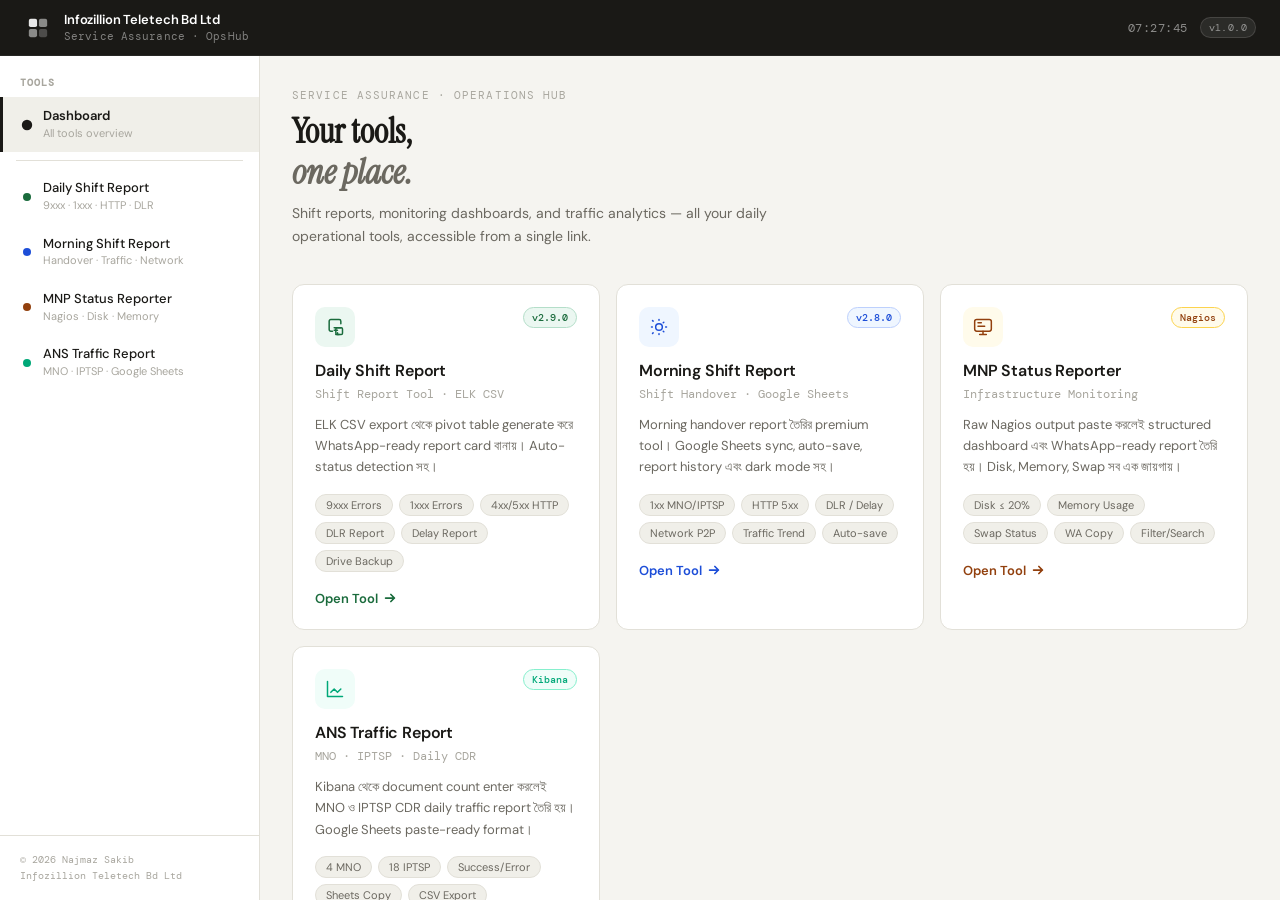
==== index.html @ 6443f758 "Add files via upload" ====
<!DOCTYPE html>
<html lang="en">
<head>
<meta charset="UTF-8">
<meta name="viewport" content="width=device-width, initial-scale=1.0">
<title>OpsHub · Service Assurance — Infozillion Teletech</title>
<link rel="preconnect" href="https://fonts.googleapis.com">
<link rel="preconnect" href="https://fonts.gstatic.com" crossorigin>
<link href="https://fonts.googleapis.com/css2?family=DM+Mono:wght@400;500&family=Instrument+Serif:ital@0;1&family=DM+Sans:opsz,wght@9..40,300;9..40,400;9..40,500;9..40,600&display=swap" rel="stylesheet">
<style>
/* ═══════════════════════════════════════════════════════
   OPSHUB · Premium Launcher
   Infozillion Teletech Bd Ltd · Service Assurance
═══════════════════════════════════════════════════════ */

*, *::before, *::after { box-sizing: border-box; margin: 0; padding: 0; }

:root {
  --bg:           #F5F4F0;
  --surface:      #FFFFFF;
  --surface-2:    #F0EFE9;
  --border:       #E2E0D8;
  --border-md:    #C8C6BC;
  --text:         #1A1916;
  --text-2:       #6B6860;
  --text-3:       #A8A69E;
  --accent:       #1A1916;

  /* Tool accent colors */
  --c-daily:      #1A6B3C;
  --c-daily-bg:   #EBF7F1;
  --c-daily-bdr:  #B4DEC9;
  --c-morning:    #1D4ED8;
  --c-morning-bg: #EFF6FF;
  --c-morning-bdr:#BDD0FD;
  --c-mnp:        #92400E;
  --c-mnp-bg:     #FFFBEB;
  --c-mnp-bdr:    #FCD34D;
  --c-ans:        #00A878;
  --c-ans-bg:     #F0FDF9;
  --c-ans-bdr:    #86EFCD;

  --font:  'DM Sans', system-ui, sans-serif;
  --serif: 'Instrument Serif', Georgia, serif;
  --mono:  'DM Mono', 'Courier New', monospace;

  --r:     12px;
  --r-sm:  8px;
  --sh:    0 1px 3px rgba(0,0,0,0.06), 0 4px 16px rgba(0,0,0,0.06);
  --sh-lg: 0 8px 32px rgba(0,0,0,0.10), 0 2px 8px rgba(0,0,0,0.06);

  --topbar: 56px;
  --sidebar-w: 260px;
}

html { height: 100%; }

body {
  font-family: var(--font);
  background: var(--bg);
  color: var(--text);
  min-height: 100vh;
  -webkit-font-smoothing: antialiased;
  font-size: 14px;
  display: flex;
  flex-direction: column;
}

/* ── HEADER ─────────────────────────────────── */
.hub-header {
  position: fixed;
  top: 0; left: 0; right: 0;
  height: var(--topbar);
  background: var(--text);
  display: flex;
  align-items: center;
  justify-content: space-between;
  padding: 0 24px;
  z-index: 300;
  border-bottom: 1px solid rgba(255,255,255,0.06);
}

.hub-brand {
  display: flex;
  align-items: center;
  gap: 12px;
}

.hub-brand-mark {
  display: flex;
  align-items: center;
  justify-content: center;
  width: 28px;
  height: 28px;
  color: #fff;
  opacity: 0.9;
}

.hub-brand-text {
  display: flex;
  flex-direction: column;
  gap: 1px;
}

.hub-brand-name {
  font-size: 13px;
  font-weight: 600;
  color: #fff;
  letter-spacing: -0.01em;
  line-height: 1.2;
}

.hub-brand-sub {
  font-size: 11px;
  color: rgba(255,255,255,0.45);
  letter-spacing: 0.01em;
  font-family: var(--mono);
}

.hub-header-right {
  display: flex;
  align-items: center;
  gap: 12px;
}

.hub-clock {
  font-family: var(--mono);
  font-size: 12px;
  color: rgba(255,255,255,0.5);
  letter-spacing: 0.04em;
}

.hub-version {
  font-family: var(--mono);
  font-size: 10px;
  background: rgba(255,255,255,0.08);
  border: 1px solid rgba(255,255,255,0.12);
  color: rgba(255,255,255,0.5);
  padding: 3px 8px;
  border-radius: 20px;
  letter-spacing: 0.04em;
}

/* ── LAYOUT ─────────────────────────────────── */
.hub-layout {
  display: flex;
  height: 100vh;
  padding-top: var(--topbar);
}

/* ── SIDEBAR ─────────────────────────────────── */
.hub-sidebar {
  width: var(--sidebar-w);
  flex-shrink: 0;
  background: var(--surface);
  border-right: 1px solid var(--border);
  display: flex;
  flex-direction: column;
  overflow-y: auto;
  position: sticky;
  top: var(--topbar);
  height: calc(100vh - var(--topbar));
}

.sidebar-section-label {
  font-size: 10px;
  font-weight: 600;
  letter-spacing: 0.1em;
  text-transform: uppercase;
  color: var(--text-3);
  font-family: var(--mono);
  padding: 20px 20px 8px;
}

.tool-nav-item {
  display: flex;
  align-items: center;
  gap: 12px;
  padding: 11px 20px;
  cursor: pointer;
  transition: background 0.15s, border-left-color 0.15s;
  border-left: 3px solid transparent;
  position: relative;
}

.tool-nav-item:hover { background: var(--surface-2); }

.tool-nav-item.active {
  border-left-color: var(--active-color, var(--text));
  background: var(--surface-2);
}

.tool-nav-dot {
  width: 8px; height: 8px;
  border-radius: 50%;
  background: var(--dot-color, var(--text-3));
  flex-shrink: 0;
  transition: transform 0.15s;
}

.tool-nav-item.active .tool-nav-dot { transform: scale(1.3); }

.tool-nav-info { flex: 1; min-width: 0; }

.tool-nav-name {
  font-size: 13px;
  font-weight: 500;
  color: var(--text);
  line-height: 1.3;
  white-space: nowrap;
  overflow: hidden;
  text-overflow: ellipsis;
}

.tool-nav-desc {
  font-size: 11px;
  color: var(--text-3);
  line-height: 1.4;
  margin-top: 1px;
  white-space: nowrap;
  overflow: hidden;
  text-overflow: ellipsis;
}

.tool-nav-item.active .tool-nav-name { color: var(--active-color, var(--text)); font-weight: 600; }

.sidebar-divider {
  height: 1px;
  background: var(--border);
  margin: 8px 16px;
}

.sidebar-footer {
  margin-top: auto;
  padding: 16px 20px;
  border-top: 1px solid var(--border);
}

.sidebar-footer-text {
  font-size: 10px;
  color: var(--text-3);
  font-family: var(--mono);
  line-height: 1.6;
}

/* ── MAIN CONTENT AREA ────────────────────────── */
.hub-main {
  flex: 1;
  display: flex;
  flex-direction: column;
  min-width: 0;
  overflow: hidden;
}

/* ── DASHBOARD (home screen) ─────────────────── */
.hub-dashboard {
  flex: 1;
  overflow-y: auto;
  padding: 32px;
}

.dashboard-hero {
  margin-bottom: 36px;
}

.dashboard-eyebrow {
  font-family: var(--mono);
  font-size: 11px;
  letter-spacing: 0.1em;
  text-transform: uppercase;
  color: var(--text-3);
  margin-bottom: 10px;
}

.dashboard-headline {
  font-family: var(--serif);
  font-size: 34px;
  line-height: 1.2;
  color: var(--text);
  margin-bottom: 8px;
}

.dashboard-headline em {
  font-style: italic;
  color: var(--text-2);
}

.dashboard-sub {
  font-size: 14px;
  color: var(--text-2);
  line-height: 1.65;
  max-width: 520px;
}

.tools-grid {
  display: grid;
  grid-template-columns: repeat(auto-fill, minmax(300px, 1fr));
  gap: 16px;
  margin-bottom: 32px;
}

.tool-card {
  background: var(--surface);
  border: 1px solid var(--border);
  border-radius: var(--r);
  padding: 22px;
  cursor: pointer;
  transition: box-shadow 0.18s, transform 0.18s, border-color 0.18s;
  position: relative;
  overflow: hidden;
}

.tool-card::before {
  content: '';
  position: absolute;
  top: 0; left: 0;
  width: 100%; height: 3px;
  background: var(--card-accent, var(--text));
  opacity: 0;
  transition: opacity 0.18s;
}

.tool-card:hover {
  box-shadow: var(--sh-lg);
  transform: translateY(-2px);
  border-color: var(--card-bdr, var(--border-md));
}

.tool-card:hover::before { opacity: 1; }

.tool-card-header {
  display: flex;
  align-items: flex-start;
  justify-content: space-between;
  margin-bottom: 14px;
}

.tool-card-icon {
  width: 40px; height: 40px;
  border-radius: 10px;
  display: flex;
  align-items: center;
  justify-content: center;
  background: var(--card-bg, var(--surface-2));
  color: var(--card-accent, var(--text));
  flex-shrink: 0;
}

.tool-card-icon svg { width: 20px; height: 20px; }

.tool-card-badge {
  font-family: var(--mono);
  font-size: 10px;
  padding: 3px 8px;
  border-radius: 20px;
  background: var(--card-bg, var(--surface-2));
  color: var(--card-accent, var(--text-2));
  border: 1px solid var(--card-bdr, var(--border));
  font-weight: 500;
}

.tool-card-name {
  font-size: 16px;
  font-weight: 600;
  color: var(--text);
  letter-spacing: -0.01em;
  margin-bottom: 4px;
  line-height: 1.3;
}

.tool-card-tagline {
  font-size: 12px;
  color: var(--text-3);
  font-family: var(--mono);
  margin-bottom: 12px;
}

.tool-card-desc {
  font-size: 13px;
  color: var(--text-2);
  line-height: 1.65;
  margin-bottom: 16px;
}

.tool-card-features {
  display: flex;
  flex-wrap: wrap;
  gap: 6px;
  margin-bottom: 18px;
}

.feature-pill {
  font-size: 11px;
  background: var(--surface-2);
  color: var(--text-2);
  border: 1px solid var(--border);
  border-radius: 20px;
  padding: 3px 10px;
  font-weight: 400;
}

.tool-card-cta {
  display: flex;
  align-items: center;
  justify-content: space-between;
}

.tool-card-open {
  font-size: 13px;
  font-weight: 600;
  color: var(--card-accent, var(--text));
  display: flex;
  align-items: center;
  gap: 5px;
}

.tool-card-open svg {
  width: 14px; height: 14px;
  transition: transform 0.15s;
}

.tool-card:hover .tool-card-open svg { transform: translateX(3px); }

/* ── TOOL VIEWER ─────────────────────────────── */
.tool-viewer {
  flex: 1;
  display: none;
  flex-direction: column;
  min-height: 0;
}

.tool-viewer.active { display: flex; }

.tool-viewer-bar {
  display: flex;
  align-items: center;
  gap: 12px;
  padding: 10px 20px;
  background: var(--surface);
  border-bottom: 1px solid var(--border);
  flex-shrink: 0;
}

.tool-viewer-back {
  display: flex;
  align-items: center;
  gap: 6px;
  font-size: 13px;
  font-weight: 500;
  color: var(--text-2);
  cursor: pointer;
  padding: 5px 10px;
  border-radius: 6px;
  border: 1px solid var(--border);
  background: var(--surface);
  transition: background 0.15s, color 0.15s;
}

.tool-viewer-back:hover { background: var(--surface-2); color: var(--text); }

.tool-viewer-back svg { width: 14px; height: 14px; }

.tool-viewer-name {
  font-size: 14px;
  font-weight: 600;
  color: var(--text);
}

.tool-viewer-sub {
  font-size: 12px;
  color: var(--text-3);
  font-family: var(--mono);
}

.tool-viewer-bar-right {
  margin-left: auto;
  display: flex;
  align-items: center;
  gap: 10px;
}

.tool-viewer-dot {
  width: 8px; height: 8px;
  border-radius: 50%;
  background: var(--viewer-color, var(--text));
}

.tool-iframe-wrap {
  flex: 1;
  position: relative;
  min-height: 0;
}

.tool-iframe {
  width: 100%;
  height: 100%;
  border: none;
  display: block;
}

.iframe-loading {
  position: absolute;
  inset: 0;
  background: var(--bg);
  display: flex;
  flex-direction: column;
  align-items: center;
  justify-content: center;
  gap: 16px;
  z-index: 10;
  pointer-events: none;
  opacity: 1;
  transition: opacity 0.3s;
}

.iframe-loading.hidden { opacity: 0; }

.loading-spinner {
  width: 36px; height: 36px;
  border: 2.5px solid var(--border);
  border-top-color: var(--text);
  border-radius: 50%;
  animation: spin 0.7s linear infinite;
}

.loading-text {
  font-size: 13px;
  color: var(--text-2);
  font-family: var(--mono);
}

@keyframes spin { to { transform: rotate(360deg); } }

/* ── DASHBOARD active state (hidden when tool open) ── */
.hub-dashboard.hidden { display: none; }



/* ── RESPONSIVE ─────────────────────────────── */
@media (max-width: 768px) {
  .hub-sidebar {
    width: 200px;
  }
  .dashboard-headline { font-size: 26px; }
  .tools-grid { grid-template-columns: 1fr; }
}
</style>
</head>
<body>

<!-- ══════════════════════════════════
     HEADER
══════════════════════════════════ -->
<header class="hub-header">
  <div class="hub-brand">
    <div class="hub-brand-mark">
      <svg width="22" height="22" viewBox="0 0 24 24" fill="none">
        <rect x="2" y="2" width="9" height="9" rx="2" fill="currentColor" opacity="1"/>
        <rect x="13" y="2" width="9" height="9" rx="2" fill="currentColor" opacity="0.55"/>
        <rect x="2" y="13" width="9" height="9" rx="2" fill="currentColor" opacity="0.55"/>
        <rect x="13" y="13" width="9" height="9" rx="2" fill="currentColor" opacity="0.25"/>
      </svg>
    </div>
    <div class="hub-brand-text">
      <span class="hub-brand-name">Infozillion Teletech Bd Ltd</span>
      <span class="hub-brand-sub">Service Assurance · OpsHub</span>
    </div>
  </div>
  <div class="hub-header-right">
    <span class="hub-clock" id="clock"></span>
    <span class="hub-version">v1.0.0</span>
  </div>
</header>

<!-- ══════════════════════════════════
     LAYOUT
══════════════════════════════════ -->
<div class="hub-layout">

  <!-- SIDEBAR -->
  <aside class="hub-sidebar">
    <div class="sidebar-section-label">Tools</div>

    <div class="tool-nav-item active" id="nav-home"
         style="--active-color: #1A1916; --dot-color: #1A1916;"
         onclick="showDashboard()">
      <div class="tool-nav-dot"></div>
      <div class="tool-nav-info">
        <div class="tool-nav-name">Dashboard</div>
        <div class="tool-nav-desc">All tools overview</div>
      </div>
    </div>

    <div class="sidebar-divider"></div>

    <div class="tool-nav-item" id="nav-daily"
         style="--active-color: #1A6B3C; --dot-color: #1A6B3C;"
         onclick="openTool('daily')">
      <div class="tool-nav-dot" style="background: var(--c-daily);"></div>
      <div class="tool-nav-info">
        <div class="tool-nav-name">Daily Shift Report</div>
        <div class="tool-nav-desc">9xxx · 1xxx · HTTP · DLR</div>
      </div>
    </div>

    <div class="tool-nav-item" id="nav-morning"
         style="--active-color: #1D4ED8; --dot-color: #1D4ED8;"
         onclick="openTool('morning')">
      <div class="tool-nav-dot" style="background: var(--c-morning);"></div>
      <div class="tool-nav-info">
        <div class="tool-nav-name">Morning Shift Report</div>
        <div class="tool-nav-desc">Handover · Traffic · Network</div>
      </div>
    </div>

    <div class="tool-nav-item" id="nav-mnp"
         style="--active-color: #92400E; --dot-color: #92400E;"
         onclick="openTool('mnp')">
      <div class="tool-nav-dot" style="background: var(--c-mnp);"></div>
      <div class="tool-nav-info">
        <div class="tool-nav-name">MNP Status Reporter</div>
        <div class="tool-nav-desc">Nagios · Disk · Memory</div>
      </div>
    </div>

    <div class="tool-nav-item" id="nav-ans"
         style="--active-color: #00A878; --dot-color: #00A878;"
         onclick="openTool('ans')">
      <div class="tool-nav-dot" style="background: var(--c-ans);"></div>
      <div class="tool-nav-info">
        <div class="tool-nav-name">ANS Traffic Report</div>
        <div class="tool-nav-desc">MNO · IPTSP · Google Sheets</div>
      </div>
    </div>

    <div class="sidebar-footer">
      <div class="sidebar-footer-text">
        © 2026 Najmaz Sakib<br>
        Infozillion Teletech Bd Ltd
      </div>
    </div>
  </aside>

  <!-- MAIN -->
  <main class="hub-main">

    <!-- ── DASHBOARD ─────────────────────────── -->
    <div class="hub-dashboard" id="dashboard">

      <div class="dashboard-hero">
        <div class="dashboard-eyebrow">Service Assurance · Operations Hub</div>
        <h1 class="dashboard-headline">Your tools,<br><em>one place.</em></h1>
        <p class="dashboard-sub">Shift reports, monitoring dashboards, and traffic analytics — all your daily operational tools, accessible from a single link.</p>
      </div>

      <div class="tools-grid">

        <!-- Card 1: Daily Shift Report -->
        <div class="tool-card"
             style="--card-accent: #1A6B3C; --card-bg: #EBF7F1; --card-bdr: #B4DEC9;"
             onclick="openTool('daily')">
          <div class="tool-card-header">
            <div class="tool-card-icon">
              <svg viewBox="0 0 24 24" fill="none" stroke="currentColor" stroke-width="1.8" stroke-linecap="round" stroke-linejoin="round">
                <path d="M9 17H7a2 2 0 0 1-2-2V5a2 2 0 0 1 2-2h10a2 2 0 0 1 2 2v3"/>
                <path d="M13 21H17m-2-2v2m-4-8h8m-8 3h4"/>
                <rect x="13" y="13" width="8" height="8" rx="1.5"/>
              </svg>
            </div>
            <span class="tool-card-badge">v2.9.0</span>
          </div>
          <div class="tool-card-name">Daily Shift Report</div>
          <div class="tool-card-tagline">Shift Report Tool · ELK CSV</div>
          <div class="tool-card-desc">ELK CSV export থেকে pivot table generate করে WhatsApp-ready report card বানায়। Auto-status detection সহ।</div>
          <div class="tool-card-features">
            <span class="feature-pill">9xxx Errors</span>
            <span class="feature-pill">1xxx Errors</span>
            <span class="feature-pill">4xx/5xx HTTP</span>
            <span class="feature-pill">DLR Report</span>
            <span class="feature-pill">Delay Report</span>
            <span class="feature-pill">Drive Backup</span>
          </div>
          <div class="tool-card-cta">
            <span class="tool-card-open">
              Open Tool
              <svg viewBox="0 0 16 16" fill="none" stroke="currentColor" stroke-width="2" stroke-linecap="round" stroke-linejoin="round">
                <path d="M3 8h10M9 4l4 4-4 4"/>
              </svg>
            </span>
          </div>
        </div>

        <!-- Card 2: Morning Shift Report -->
        <div class="tool-card"
             style="--card-accent: #1D4ED8; --card-bg: #EFF6FF; --card-bdr: #BDD0FD;"
             onclick="openTool('morning')">
          <div class="tool-card-header">
            <div class="tool-card-icon">
              <svg viewBox="0 0 24 24" fill="none" stroke="currentColor" stroke-width="1.8" stroke-linecap="round" stroke-linejoin="round">
                <path d="M12 3v1m0 16v1M4.22 4.22l.7.7m12.16 12.16.7.7M3 12h1m16 0h1M4.22 19.78l.7-.7m12.16-12.16.7-.7"/>
                <circle cx="12" cy="12" r="4"/>
              </svg>
            </div>
            <span class="tool-card-badge">v2.8.0</span>
          </div>
          <div class="tool-card-name">Morning Shift Report</div>
          <div class="tool-card-tagline">Shift Handover · Google Sheets</div>
          <div class="tool-card-desc">Morning handover report তৈরির premium tool। Google Sheets sync, auto-save, report history এবং dark mode সহ।</div>
          <div class="tool-card-features">
            <span class="feature-pill">1xx MNO/IPTSP</span>
            <span class="feature-pill">HTTP 5xx</span>
            <span class="feature-pill">DLR / Delay</span>
            <span class="feature-pill">Network P2P</span>
            <span class="feature-pill">Traffic Trend</span>
            <span class="feature-pill">Auto-save</span>
          </div>
          <div class="tool-card-cta">
            <span class="tool-card-open">
              Open Tool
              <svg viewBox="0 0 16 16" fill="none" stroke="currentColor" stroke-width="2" stroke-linecap="round" stroke-linejoin="round">
                <path d="M3 8h10M9 4l4 4-4 4"/>
              </svg>
            </span>
          </div>
        </div>

        <!-- Card 3: MNP Status Reporter -->
        <div class="tool-card"
             style="--card-accent: #92400E; --card-bg: #FFFBEB; --card-bdr: #FCD34D;"
             onclick="openTool('mnp')">
          <div class="tool-card-header">
            <div class="tool-card-icon">
              <svg viewBox="0 0 24 24" fill="none" stroke="currentColor" stroke-width="1.8" stroke-linecap="round" stroke-linejoin="round">
                <rect x="2" y="3" width="20" height="14" rx="2.5"/>
                <path d="M8 21h8M12 17v4M6 7h4M6 11h8"/>
              </svg>
            </div>
            <span class="tool-card-badge">Nagios</span>
          </div>
          <div class="tool-card-name">MNP Status Reporter</div>
          <div class="tool-card-tagline">Infrastructure Monitoring</div>
          <div class="tool-card-desc">Raw Nagios output paste করলেই structured dashboard এবং WhatsApp-ready report তৈরি হয়। Disk, Memory, Swap সব এক জায়গায়।</div>
          <div class="tool-card-features">
            <span class="feature-pill">Disk ≤ 20%</span>
            <span class="feature-pill">Memory Usage</span>
            <span class="feature-pill">Swap Status</span>
            <span class="feature-pill">WA Copy</span>
            <span class="feature-pill">Filter/Search</span>
          </div>
          <div class="tool-card-cta">
            <span class="tool-card-open">
              Open Tool
              <svg viewBox="0 0 16 16" fill="none" stroke="currentColor" stroke-width="2" stroke-linecap="round" stroke-linejoin="round">
                <path d="M3 8h10M9 4l4 4-4 4"/>
              </svg>
            </span>
          </div>
        </div>

        <!-- Card 4: ANS Traffic Report -->
        <div class="tool-card"
             style="--card-accent: #00A878; --card-bg: #F0FDF9; --card-bdr: #86EFCD;"
             onclick="openTool('ans')">
          <div class="tool-card-header">
            <div class="tool-card-icon">
              <svg viewBox="0 0 24 24" fill="none" stroke="currentColor" stroke-width="1.8" stroke-linecap="round" stroke-linejoin="round">
                <path d="M3 3v18h18"/>
                <path d="m7 16 4-4 4 4 4-4"/>
              </svg>
            </div>
            <span class="tool-card-badge">Kibana</span>
          </div>
          <div class="tool-card-name">ANS Traffic Report</div>
          <div class="tool-card-tagline">MNO · IPTSP · Daily CDR</div>
          <div class="tool-card-desc">Kibana থেকে document count enter করলেই MNO ও IPTSP CDR daily traffic report তৈরি হয়। Google Sheets paste-ready format।</div>
          <div class="tool-card-features">
            <span class="feature-pill">4 MNO</span>
            <span class="feature-pill">18 IPTSP</span>
            <span class="feature-pill">Success/Error</span>
            <span class="feature-pill">Sheets Copy</span>
            <span class="feature-pill">CSV Export</span>
          </div>
          <div class="tool-card-cta">
            <span class="tool-card-open">
              Open Tool
              <svg viewBox="0 0 16 16" fill="none" stroke="currentColor" stroke-width="2" stroke-linecap="round" stroke-linejoin="round">
                <path d="M3 8h10M9 4l4 4-4 4"/>
              </svg>
            </span>
          </div>
        </div>

      </div><!-- /tools-grid -->



    </div><!-- /dashboard -->

    <!-- ── TOOL VIEWERS ──────────────────────── -->

    <div class="tool-viewer" id="viewer-daily">
      <div class="tool-viewer-bar">
        <button class="tool-viewer-back" onclick="showDashboard()">
          <svg viewBox="0 0 16 16" fill="none" stroke="currentColor" stroke-width="2" stroke-linecap="round" stroke-linejoin="round">
            <path d="M10 4L6 8l4 4"/>
          </svg>
          Dashboard
        </button>
        <div class="tool-viewer-dot" style="background: var(--c-daily);"></div>
        <div class="tool-viewer-name">Daily Shift Report</div>
        <span class="tool-viewer-sub">v2.9.0 · ELK CSV · WhatsApp Report</span>
      </div>
      <div class="tool-iframe-wrap">
        <div class="iframe-loading" id="loading-daily">
          <div class="loading-spinner"></div>
          <div class="loading-text">Loading tool…</div>
        </div>
        <iframe class="tool-iframe" id="iframe-daily" title="Daily Shift Report" onload="onIframeLoad('daily')"></iframe>
      </div>
    </div>

    <div class="tool-viewer" id="viewer-morning">
      <div class="tool-viewer-bar">
        <button class="tool-viewer-back" onclick="showDashboard()">
          <svg viewBox="0 0 16 16" fill="none" stroke="currentColor" stroke-width="2" stroke-linecap="round" stroke-linejoin="round">
            <path d="M10 4L6 8l4 4"/>
          </svg>
          Dashboard
        </button>
        <div class="tool-viewer-dot" style="background: var(--c-morning);"></div>
        <div class="tool-viewer-name">Morning Shift Report</div>
        <span class="tool-viewer-sub">v2.8.0 · Shift Handover · Google Sheets</span>
      </div>
      <div class="tool-iframe-wrap">
        <div class="iframe-loading" id="loading-morning">
          <div class="loading-spinner"></div>
          <div class="loading-text">Loading tool…</div>
        </div>
        <iframe class="tool-iframe" id="iframe-morning" title="Morning Shift Report" onload="onIframeLoad('morning')"></iframe>
      </div>
    </div>

    <div class="tool-viewer" id="viewer-mnp">
      <div class="tool-viewer-bar">
        <button class="tool-viewer-back" onclick="showDashboard()">
          <svg viewBox="0 0 16 16" fill="none" stroke="currentColor" stroke-width="2" stroke-linecap="round" stroke-linejoin="round">
            <path d="M10 4L6 8l4 4"/>
          </svg>
          Dashboard
        </button>
        <div class="tool-viewer-dot" style="background: var(--c-mnp);"></div>
        <div class="tool-viewer-name">MNP Status Reporter</div>
        <span class="tool-viewer-sub">Nagios · Disk / Memory / Swap</span>
      </div>
      <div class="tool-iframe-wrap">
        <div class="iframe-loading" id="loading-mnp">
          <div class="loading-spinner"></div>
          <div class="loading-text">Loading tool…</div>
        </div>
        <iframe class="tool-iframe" id="iframe-mnp" title="MNP Status Reporter" onload="onIframeLoad('mnp')"></iframe>
      </div>
    </div>

    <div class="tool-viewer" id="viewer-ans">
      <div class="tool-viewer-bar">
        <button class="tool-viewer-back" onclick="showDashboard()">
          <svg viewBox="0 0 16 16" fill="none" stroke="currentColor" stroke-width="2" stroke-linecap="round" stroke-linejoin="round">
            <path d="M10 4L6 8l4 4"/>
          </svg>
          Dashboard
        </button>
        <div class="tool-viewer-dot" style="background: var(--c-ans);"></div>
        <div class="tool-viewer-name">ANS Traffic Report</div>
        <span class="tool-viewer-sub">Kibana · MNO/IPTSP CDR · Google Sheets</span>
      </div>
      <div class="tool-iframe-wrap">
        <div class="iframe-loading" id="loading-ans">
          <div class="loading-spinner"></div>
          <div class="loading-text">Loading tool…</div>
        </div>
        <iframe class="tool-iframe" id="iframe-ans" title="ANS Traffic Report" onload="onIframeLoad('ans')"></iframe>
      </div>
    </div>

  </main>
</div>

<script>
/* ═══════════════════════════════════════
   OpsHub · Navigation Logic
═══════════════════════════════════════ */

const TOOLS = {
  daily:   { path: 'daily_report/index.html',   nav: 'nav-daily' },
  morning: { path: 'morning_shift/index.html',  nav: 'nav-morning' },
  mnp:     { path: 'mnp_status/index.html',     nav: 'nav-mnp' },
  ans:     { path: 'ans_traffic/index.html',    nav: 'nav-ans' },
};

const loaded = {}; // track which iframes are loaded

function setActiveNav(id) {
  document.querySelectorAll('.tool-nav-item').forEach(el => el.classList.remove('active'));
  const el = document.getElementById(id);
  if (el) el.classList.add('active');
}

function hideAllViewers() {
  document.querySelectorAll('.tool-viewer').forEach(v => v.classList.remove('active'));
}

function showDashboard() {
  hideAllViewers();
  document.getElementById('dashboard').classList.remove('hidden');
  setActiveNav('nav-home');
  document.title = 'OpsHub · Service Assurance — Infozillion Teletech';
}

function openTool(key) {
  const tool = TOOLS[key];
  if (!tool) return;

  // hide dashboard, hide other viewers
  document.getElementById('dashboard').classList.add('hidden');
  hideAllViewers();

  // show this viewer
  const viewer = document.getElementById('viewer-' + key);
  viewer.classList.add('active');

  // load iframe once
  if (!loaded[key]) {
    const iframe = document.getElementById('iframe-' + key);
    const loadingEl = document.getElementById('loading-' + key);
    loadingEl.classList.remove('hidden');
    iframe.src = tool.path;
    loaded[key] = true;
  }

  setActiveNav(tool.nav);
  document.title = viewer.querySelector('.tool-viewer-name').textContent + ' · OpsHub';
}

function onIframeLoad(key) {
  const loadingEl = document.getElementById('loading-' + key);
  if (loadingEl) {
    // slight delay for paint
    setTimeout(() => loadingEl.classList.add('hidden'), 200);
  }
}

/* ── CLOCK ── */
function updateClock() {
  const now = new Date();
  const h = String(now.getHours()).padStart(2, '0');
  const m = String(now.getMinutes()).padStart(2, '0');
  const s = String(now.getSeconds()).padStart(2, '0');
  const el = document.getElementById('clock');
  if (el) el.textContent = `${h}:${m}:${s}`;
}
updateClock();
setInterval(updateClock, 1000);

/* ── KEYBOARD SHORTCUT: 1–4 to open tools ── */
document.addEventListener('keydown', e => {
  if (e.target.tagName === 'INPUT' || e.target.tagName === 'TEXTAREA') return;
  if (e.key === '1') openTool('daily');
  else if (e.key === '2') openTool('morning');
  else if (e.key === '3') openTool('mnp');
  else if (e.key === '4') openTool('ans');
  else if (e.key === 'Escape') showDashboard();
});
</script>

</body>
</html>
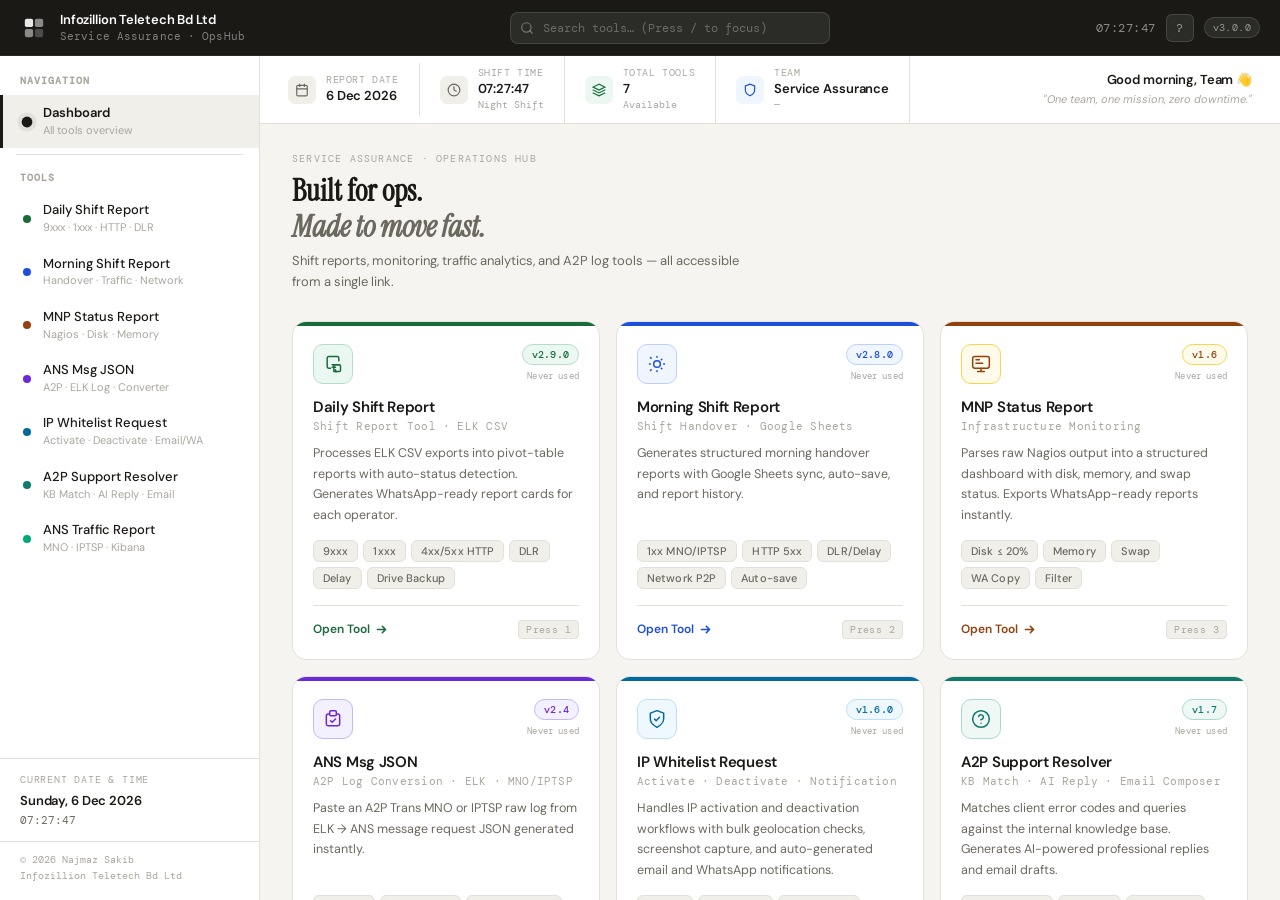
==== commit 225d601b: "Add files via upload" ====
--- a/index.html
+++ b/index.html
@@ -8,549 +8,222 @@
 <link rel="preconnect" href="https://fonts.gstatic.com" crossorigin>
 <link href="https://fonts.googleapis.com/css2?family=DM+Mono:wght@400;500&family=Instrument+Serif:ital@0;1&family=DM+Sans:opsz,wght@9..40,300;9..40,400;9..40,500;9..40,600&display=swap" rel="stylesheet">
 <style>
-/* ═══════════════════════════════════════════════════════
-   OPSHUB · Premium Launcher
-   Infozillion Teletech Bd Ltd · Service Assurance
-═══════════════════════════════════════════════════════ */
-
-*, *::before, *::after { box-sizing: border-box; margin: 0; padding: 0; }
-
-:root {
-  --bg:           #F5F4F0;
-  --surface:      #FFFFFF;
-  --surface-2:    #F0EFE9;
-  --border:       #E2E0D8;
-  --border-md:    #C8C6BC;
-  --text:         #1A1916;
-  --text-2:       #6B6860;
-  --text-3:       #A8A69E;
-  --accent:       #1A1916;
-
-  /* Tool accent colors */
-  --c-daily:      #1A6B3C;
-  --c-daily-bg:   #EBF7F1;
-  --c-daily-bdr:  #B4DEC9;
-  --c-morning:    #1D4ED8;
-  --c-morning-bg: #EFF6FF;
-  --c-morning-bdr:#BDD0FD;
-  --c-mnp:        #92400E;
-  --c-mnp-bg:     #FFFBEB;
-  --c-mnp-bdr:    #FCD34D;
-  --c-ans:        #00A878;
-  --c-ans-bg:     #F0FDF9;
-  --c-ans-bdr:    #86EFCD;
-
-  --font:  'DM Sans', system-ui, sans-serif;
-  --serif: 'Instrument Serif', Georgia, serif;
-  --mono:  'DM Mono', 'Courier New', monospace;
-
-  --r:     12px;
-  --r-sm:  8px;
-  --sh:    0 1px 3px rgba(0,0,0,0.06), 0 4px 16px rgba(0,0,0,0.06);
-  --sh-lg: 0 8px 32px rgba(0,0,0,0.10), 0 2px 8px rgba(0,0,0,0.06);
-
-  --topbar: 56px;
-  --sidebar-w: 260px;
-}
-
-html { height: 100%; }
-
-body {
-  font-family: var(--font);
-  background: var(--bg);
-  color: var(--text);
-  min-height: 100vh;
-  -webkit-font-smoothing: antialiased;
-  font-size: 14px;
-  display: flex;
-  flex-direction: column;
-}
-
-/* ── HEADER ─────────────────────────────────── */
-.hub-header {
-  position: fixed;
-  top: 0; left: 0; right: 0;
-  height: var(--topbar);
-  background: var(--text);
-  display: flex;
-  align-items: center;
-  justify-content: space-between;
-  padding: 0 24px;
-  z-index: 300;
-  border-bottom: 1px solid rgba(255,255,255,0.06);
-}
-
-.hub-brand {
-  display: flex;
-  align-items: center;
-  gap: 12px;
-}
-
-.hub-brand-mark {
-  display: flex;
-  align-items: center;
-  justify-content: center;
-  width: 28px;
-  height: 28px;
-  color: #fff;
-  opacity: 0.9;
-}
-
-.hub-brand-text {
-  display: flex;
-  flex-direction: column;
-  gap: 1px;
-}
-
-.hub-brand-name {
-  font-size: 13px;
-  font-weight: 600;
-  color: #fff;
-  letter-spacing: -0.01em;
-  line-height: 1.2;
-}
-
-.hub-brand-sub {
-  font-size: 11px;
-  color: rgba(255,255,255,0.45);
-  letter-spacing: 0.01em;
-  font-family: var(--mono);
-}
-
-.hub-header-right {
-  display: flex;
-  align-items: center;
-  gap: 12px;
-}
-
-.hub-clock {
-  font-family: var(--mono);
-  font-size: 12px;
-  color: rgba(255,255,255,0.5);
-  letter-spacing: 0.04em;
-}
-
-.hub-version {
-  font-family: var(--mono);
-  font-size: 10px;
-  background: rgba(255,255,255,0.08);
-  border: 1px solid rgba(255,255,255,0.12);
-  color: rgba(255,255,255,0.5);
-  padding: 3px 8px;
-  border-radius: 20px;
-  letter-spacing: 0.04em;
-}
-
-/* ── LAYOUT ─────────────────────────────────── */
-.hub-layout {
-  display: flex;
-  height: 100vh;
-  padding-top: var(--topbar);
-}
-
-/* ── SIDEBAR ─────────────────────────────────── */
-.hub-sidebar {
-  width: var(--sidebar-w);
-  flex-shrink: 0;
-  background: var(--surface);
-  border-right: 1px solid var(--border);
-  display: flex;
-  flex-direction: column;
-  overflow-y: auto;
-  position: sticky;
-  top: var(--topbar);
-  height: calc(100vh - var(--topbar));
-}
-
-.sidebar-section-label {
-  font-size: 10px;
-  font-weight: 600;
-  letter-spacing: 0.1em;
-  text-transform: uppercase;
-  color: var(--text-3);
-  font-family: var(--mono);
-  padding: 20px 20px 8px;
-}
-
-.tool-nav-item {
-  display: flex;
-  align-items: center;
-  gap: 12px;
-  padding: 11px 20px;
-  cursor: pointer;
-  transition: background 0.15s, border-left-color 0.15s;
-  border-left: 3px solid transparent;
-  position: relative;
-}
-
-.tool-nav-item:hover { background: var(--surface-2); }
-
-.tool-nav-item.active {
-  border-left-color: var(--active-color, var(--text));
-  background: var(--surface-2);
-}
-
-.tool-nav-dot {
-  width: 8px; height: 8px;
-  border-radius: 50%;
-  background: var(--dot-color, var(--text-3));
-  flex-shrink: 0;
-  transition: transform 0.15s;
-}
-
-.tool-nav-item.active .tool-nav-dot { transform: scale(1.3); }
-
-.tool-nav-info { flex: 1; min-width: 0; }
-
-.tool-nav-name {
-  font-size: 13px;
-  font-weight: 500;
-  color: var(--text);
-  line-height: 1.3;
-  white-space: nowrap;
-  overflow: hidden;
-  text-overflow: ellipsis;
-}
-
-.tool-nav-desc {
-  font-size: 11px;
-  color: var(--text-3);
-  line-height: 1.4;
-  margin-top: 1px;
-  white-space: nowrap;
-  overflow: hidden;
-  text-overflow: ellipsis;
-}
-
-.tool-nav-item.active .tool-nav-name { color: var(--active-color, var(--text)); font-weight: 600; }
-
-.sidebar-divider {
-  height: 1px;
-  background: var(--border);
-  margin: 8px 16px;
-}
-
-.sidebar-footer {
-  margin-top: auto;
-  padding: 16px 20px;
-  border-top: 1px solid var(--border);
-}
-
-.sidebar-footer-text {
-  font-size: 10px;
-  color: var(--text-3);
-  font-family: var(--mono);
-  line-height: 1.6;
-}
-
-/* ── MAIN CONTENT AREA ────────────────────────── */
-.hub-main {
-  flex: 1;
-  display: flex;
-  flex-direction: column;
-  min-width: 0;
-  overflow: hidden;
-}
-
-/* ── DASHBOARD (home screen) ─────────────────── */
-.hub-dashboard {
-  flex: 1;
-  overflow-y: auto;
-  padding: 32px;
-}
-
-.dashboard-hero {
-  margin-bottom: 36px;
-}
-
-.dashboard-eyebrow {
-  font-family: var(--mono);
-  font-size: 11px;
-  letter-spacing: 0.1em;
-  text-transform: uppercase;
-  color: var(--text-3);
-  margin-bottom: 10px;
-}
-
-.dashboard-headline {
-  font-family: var(--serif);
-  font-size: 34px;
-  line-height: 1.2;
-  color: var(--text);
-  margin-bottom: 8px;
-}
-
-.dashboard-headline em {
-  font-style: italic;
-  color: var(--text-2);
-}
-
-.dashboard-sub {
-  font-size: 14px;
-  color: var(--text-2);
-  line-height: 1.65;
-  max-width: 520px;
-}
-
-.tools-grid {
-  display: grid;
-  grid-template-columns: repeat(auto-fill, minmax(300px, 1fr));
-  gap: 16px;
-  margin-bottom: 32px;
-}
-
-.tool-card {
-  background: var(--surface);
-  border: 1px solid var(--border);
-  border-radius: var(--r);
-  padding: 22px;
-  cursor: pointer;
-  transition: box-shadow 0.18s, transform 0.18s, border-color 0.18s;
-  position: relative;
-  overflow: hidden;
-}
-
-.tool-card::before {
-  content: '';
-  position: absolute;
-  top: 0; left: 0;
-  width: 100%; height: 3px;
-  background: var(--card-accent, var(--text));
-  opacity: 0;
-  transition: opacity 0.18s;
-}
-
-.tool-card:hover {
-  box-shadow: var(--sh-lg);
-  transform: translateY(-2px);
-  border-color: var(--card-bdr, var(--border-md));
-}
-
-.tool-card:hover::before { opacity: 1; }
-
-.tool-card-header {
-  display: flex;
-  align-items: flex-start;
-  justify-content: space-between;
-  margin-bottom: 14px;
-}
-
-.tool-card-icon {
-  width: 40px; height: 40px;
-  border-radius: 10px;
-  display: flex;
-  align-items: center;
-  justify-content: center;
-  background: var(--card-bg, var(--surface-2));
-  color: var(--card-accent, var(--text));
-  flex-shrink: 0;
-}
-
-.tool-card-icon svg { width: 20px; height: 20px; }
-
-.tool-card-badge {
-  font-family: var(--mono);
-  font-size: 10px;
-  padding: 3px 8px;
-  border-radius: 20px;
-  background: var(--card-bg, var(--surface-2));
-  color: var(--card-accent, var(--text-2));
-  border: 1px solid var(--card-bdr, var(--border));
-  font-weight: 500;
-}
-
-.tool-card-name {
-  font-size: 16px;
-  font-weight: 600;
-  color: var(--text);
-  letter-spacing: -0.01em;
-  margin-bottom: 4px;
-  line-height: 1.3;
-}
-
-.tool-card-tagline {
-  font-size: 12px;
-  color: var(--text-3);
-  font-family: var(--mono);
-  margin-bottom: 12px;
-}
-
-.tool-card-desc {
-  font-size: 13px;
-  color: var(--text-2);
-  line-height: 1.65;
-  margin-bottom: 16px;
-}
-
-.tool-card-features {
-  display: flex;
-  flex-wrap: wrap;
-  gap: 6px;
-  margin-bottom: 18px;
-}
-
-.feature-pill {
-  font-size: 11px;
-  background: var(--surface-2);
-  color: var(--text-2);
-  border: 1px solid var(--border);
-  border-radius: 20px;
-  padding: 3px 10px;
-  font-weight: 400;
-}
-
-.tool-card-cta {
-  display: flex;
-  align-items: center;
-  justify-content: space-between;
-}
-
-.tool-card-open {
-  font-size: 13px;
-  font-weight: 600;
-  color: var(--card-accent, var(--text));
-  display: flex;
-  align-items: center;
-  gap: 5px;
-}
-
-.tool-card-open svg {
-  width: 14px; height: 14px;
-  transition: transform 0.15s;
-}
-
-.tool-card:hover .tool-card-open svg { transform: translateX(3px); }
-
-/* ── TOOL VIEWER ─────────────────────────────── */
-.tool-viewer {
-  flex: 1;
-  display: none;
-  flex-direction: column;
-  min-height: 0;
-}
-
-.tool-viewer.active { display: flex; }
-
-.tool-viewer-bar {
-  display: flex;
-  align-items: center;
-  gap: 12px;
-  padding: 10px 20px;
-  background: var(--surface);
-  border-bottom: 1px solid var(--border);
-  flex-shrink: 0;
-}
-
-.tool-viewer-back {
-  display: flex;
-  align-items: center;
-  gap: 6px;
-  font-size: 13px;
-  font-weight: 500;
-  color: var(--text-2);
-  cursor: pointer;
-  padding: 5px 10px;
-  border-radius: 6px;
-  border: 1px solid var(--border);
-  background: var(--surface);
-  transition: background 0.15s, color 0.15s;
-}
-
-.tool-viewer-back:hover { background: var(--surface-2); color: var(--text); }
-
-.tool-viewer-back svg { width: 14px; height: 14px; }
-
-.tool-viewer-name {
-  font-size: 14px;
-  font-weight: 600;
-  color: var(--text);
-}
-
-.tool-viewer-sub {
-  font-size: 12px;
-  color: var(--text-3);
-  font-family: var(--mono);
-}
-
-.tool-viewer-bar-right {
-  margin-left: auto;
-  display: flex;
-  align-items: center;
-  gap: 10px;
-}
-
-.tool-viewer-dot {
-  width: 8px; height: 8px;
-  border-radius: 50%;
-  background: var(--viewer-color, var(--text));
-}
-
-.tool-iframe-wrap {
-  flex: 1;
-  position: relative;
-  min-height: 0;
-}
-
-.tool-iframe {
-  width: 100%;
-  height: 100%;
-  border: none;
-  display: block;
-}
-
-.iframe-loading {
-  position: absolute;
-  inset: 0;
-  background: var(--bg);
-  display: flex;
-  flex-direction: column;
-  align-items: center;
-  justify-content: center;
-  gap: 16px;
-  z-index: 10;
-  pointer-events: none;
-  opacity: 1;
-  transition: opacity 0.3s;
-}
-
-.iframe-loading.hidden { opacity: 0; }
-
-.loading-spinner {
-  width: 36px; height: 36px;
-  border: 2.5px solid var(--border);
-  border-top-color: var(--text);
-  border-radius: 50%;
-  animation: spin 0.7s linear infinite;
-}
-
-.loading-text {
-  font-size: 13px;
-  color: var(--text-2);
-  font-family: var(--mono);
-}
-
-@keyframes spin { to { transform: rotate(360deg); } }
-
-/* ── DASHBOARD active state (hidden when tool open) ── */
-.hub-dashboard.hidden { display: none; }
-
-
-
-/* ── RESPONSIVE ─────────────────────────────── */
-@media (max-width: 768px) {
-  .hub-sidebar {
-    width: 200px;
-  }
-  .dashboard-headline { font-size: 26px; }
-  .tools-grid { grid-template-columns: 1fr; }
-}
+*,*::before,*::after{box-sizing:border-box;margin:0;padding:0}
+:root{
+  --bg:#F5F4F0;--surface:#FFFFFF;--surface-2:#F0EFE9;--surface-3:#E8E6DF;
+  --border:#E2E0D8;--border-md:#C8C6BC;
+  --text:#1A1916;--text-2:#6B6860;--text-3:#A8A69E;
+  --c-daily:#1A6B3C;--c-daily-bg:#EBF7F1;--c-daily-bdr:#B4DEC9;
+  --c-morning:#1D4ED8;--c-morning-bg:#EFF6FF;--c-morning-bdr:#BDD0FD;
+  --c-mnp:#92400E;--c-mnp-bg:#FFFBEB;--c-mnp-bdr:#FCD34D;
+  --c-ans:#00A878;--c-ans-bg:#F0FDF9;--c-ans-bdr:#86EFCD;
+  --c-cp:#6D28D9;--c-cp-bg:#F3F0FF;--c-cp-bdr:#C4B5FD;
+  --c-ip:#0369A1;--c-ip-bg:#EFF8FF;--c-ip-bdr:#BAE0FD;
+  --c-support:#0D7A6C;--c-support-bg:#F0F8F6;--c-support-bdr:#A9D8D1;
+  --font:'DM Sans',system-ui,sans-serif;
+  --serif:'Instrument Serif',Georgia,serif;
+  --mono:'DM Mono','Courier New',monospace;
+  --r:12px;--r-sm:8px;
+  --sh:0 1px 3px rgba(0,0,0,0.06),0 4px 16px rgba(0,0,0,0.06);
+  --sh-lg:0 8px 32px rgba(0,0,0,0.10),0 2px 8px rgba(0,0,0,0.06);
+  --topbar:56px;--sidebar-w:260px;
+}
+html{height:100%}
+body{font-family:var(--font);background:var(--bg);color:var(--text);min-height:100vh;-webkit-font-smoothing:antialiased;font-size:14px;display:flex;flex-direction:column}
+
+/* ── HEADER ── */
+.hub-header{position:fixed;top:0;left:0;right:0;height:var(--topbar);background:var(--text);display:flex;align-items:center;justify-content:space-between;padding:0 20px;z-index:400;border-bottom:1px solid rgba(255,255,255,0.06)}
+.hub-brand{display:flex;align-items:center;gap:12px}
+.hub-brand-mark{display:flex;align-items:center;justify-content:center;width:28px;height:28px;color:#fff;opacity:0.9;flex-shrink:0}
+.hub-brand-text{display:flex;flex-direction:column;gap:1px}
+.hub-brand-name{font-size:13px;font-weight:600;color:#fff;letter-spacing:-0.01em;line-height:1.2}
+.hub-brand-sub{font-size:11px;color:rgba(255,255,255,0.45);letter-spacing:0.01em;font-family:var(--mono)}
+.hub-header-center{flex:1;display:flex;justify-content:center;padding:0 16px}
+/* search */
+.hub-search-wrap{position:relative;width:100%;max-width:320px}
+.hub-search-wrap svg{position:absolute;left:10px;top:50%;transform:translateY(-50%);width:14px;height:14px;color:rgba(255,255,255,0.35);pointer-events:none}
+#hubSearch{width:100%;background:rgba(255,255,255,0.08);border:1px solid rgba(255,255,255,0.12);border-radius:8px;padding:7px 12px 7px 32px;font-family:var(--mono);font-size:12px;color:#fff;outline:none;transition:background 0.15s,border-color 0.15s}
+#hubSearch::placeholder{color:rgba(255,255,255,0.3)}
+#hubSearch:focus{background:rgba(255,255,255,0.13);border-color:rgba(255,255,255,0.25)}
+.hub-header-right{display:flex;align-items:center;gap:10px;flex-shrink:0}
+.hub-clock{font-family:var(--mono);font-size:12px;color:rgba(255,255,255,0.5);letter-spacing:0.04em}
+.hub-version{font-family:var(--mono);font-size:10px;background:rgba(255,255,255,0.08);border:1px solid rgba(255,255,255,0.12);color:rgba(255,255,255,0.5);padding:3px 8px;border-radius:20px;letter-spacing:0.04em}
+.hub-shortcut-btn{display:flex;align-items:center;justify-content:center;width:28px;height:28px;background:rgba(255,255,255,0.08);border:1px solid rgba(255,255,255,0.12);border-radius:6px;cursor:pointer;color:rgba(255,255,255,0.5);font-family:var(--mono);font-size:12px;transition:background 0.15s}
+.hub-shortcut-btn:hover{background:rgba(255,255,255,0.15);color:#fff}
+
+/* ── LAYOUT ── */
+.hub-layout{display:flex;height:100vh;padding-top:var(--topbar)}
+
+/* ── SIDEBAR ── */
+.hub-sidebar{width:var(--sidebar-w);flex-shrink:0;background:var(--surface);border-right:1px solid var(--border);display:flex;flex-direction:column;overflow-y:auto;position:sticky;top:var(--topbar);height:calc(100vh - var(--topbar))}
+.sidebar-section-label{font-size:10px;font-weight:600;letter-spacing:0.1em;text-transform:uppercase;color:var(--text-3);font-family:var(--mono);padding:18px 20px 8px}
+.tool-nav-item{display:flex;align-items:center;gap:12px;padding:10px 20px;cursor:pointer;transition:background 0.15s,border-left-color 0.15s;border-left:3px solid transparent;position:relative}
+.tool-nav-item:hover{background:var(--surface-2)}
+.tool-nav-item.active{border-left-color:var(--active-color,var(--text));background:var(--surface-2)}
+.tool-nav-dot{width:8px;height:8px;border-radius:50%;background:var(--dot-color,var(--text-3));flex-shrink:0;transition:transform 0.2s,box-shadow 0.2s}
+.tool-nav-item.active .tool-nav-dot{transform:scale(1.35);box-shadow:0 0 0 3px color-mix(in srgb, var(--dot-color,var(--text-3)) 20%, transparent)}
+.tool-nav-info{flex:1;min-width:0}
+.tool-nav-name{font-size:13px;font-weight:500;color:var(--text);line-height:1.3;white-space:nowrap;overflow:hidden;text-overflow:ellipsis}
+.tool-nav-desc{font-size:11px;color:var(--text-3);line-height:1.4;margin-top:1px;white-space:nowrap;overflow:hidden;text-overflow:ellipsis}
+.tool-nav-item.active .tool-nav-name{color:var(--active-color,var(--text));font-weight:600}
+.tool-nav-shortcut{font-family:var(--mono);font-size:10px;color:var(--text-3);background:var(--surface-2);border:1px solid var(--border);border-radius:4px;padding:1px 5px;opacity:0;transition:opacity 0.15s;flex-shrink:0}
+.tool-nav-item:hover .tool-nav-shortcut{opacity:1}
+.sidebar-divider{height:1px;background:var(--border);margin:6px 16px}
+
+/* ── SUB-NAV (expandable) ── */
+.sub-nav{overflow:hidden;max-height:0;transition:max-height 0.25s ease,opacity 0.2s ease;opacity:0}
+.sub-nav.open{max-height:200px;opacity:1}
+.sub-nav-item{display:flex;align-items:center;gap:8px;padding:5px 20px 5px 40px;font-size:12px;color:var(--text-2);cursor:pointer;transition:color 0.12s,background 0.12s;border-left:3px solid transparent}
+.sub-nav-item:hover{color:var(--text);background:var(--surface-2)}
+.sub-nav-item.active{color:var(--sub-accent,var(--text));font-weight:500}
+.sub-nav-item::before{content:'';width:4px;height:4px;border-radius:50%;background:currentColor;flex-shrink:0;opacity:0.5}
+.sub-nav-item.active::before{opacity:1}
+
+/* sidebar footer — shift info */
+.sidebar-footer{margin-top:auto;border-top:1px solid var(--border)}
+.sidebar-shift-info{padding:14px 20px;display:flex;flex-direction:column;gap:4px}
+.shift-label{font-family:var(--mono);font-size:10px;letter-spacing:0.08em;text-transform:uppercase;color:var(--text-3);margin-bottom:2px}
+.shift-date{font-size:13px;font-weight:600;color:var(--text);letter-spacing:-0.01em}
+.shift-time{font-family:var(--mono);font-size:11px;color:var(--text-2)}
+.sidebar-copyright{padding:10px 20px 16px;font-size:10px;color:var(--text-3);font-family:var(--mono);line-height:1.6;border-top:1px solid var(--border)}
+
+/* ── STATS BAR ── */
+.stats-bar{background:var(--surface);border-bottom:1px solid var(--border);padding:0 28px;display:flex;align-items:center;gap:0;position:sticky;top:0;z-index:50}
+.stat-item{display:flex;align-items:center;gap:10px;padding:12px 20px;border-right:1px solid var(--border);flex-shrink:0}
+.stat-item:first-child{padding-left:0}
+.stat-item:last-child{border-right:none}
+.stat-icon{width:28px;height:28px;border-radius:7px;display:flex;align-items:center;justify-content:center;flex-shrink:0}
+.stat-icon svg{width:14px;height:14px}
+.stat-body{}
+.stat-label{font-family:var(--mono);font-size:10px;letter-spacing:0.06em;text-transform:uppercase;color:var(--text-3);line-height:1}
+.stat-value{font-size:13px;font-weight:600;color:var(--text);letter-spacing:-0.01em;margin-top:2px}
+.stat-sub{font-family:var(--mono);font-size:10px;color:var(--text-3);margin-top:1px}
+.stats-bar-right{margin-left:auto;display:flex;align-items:center;gap:8px}
+.greeting-wrap{text-align:right;max-width:340px}
+.greeting-line{font-size:13px;font-weight:600;color:var(--text);letter-spacing:-0.01em;margin-bottom:3px}
+.quote-line{font-size:11px;color:var(--text-3);font-style:italic;line-height:1.5;cursor:pointer;transition:color 0.2s}
+.quote-line:hover{color:var(--text-2)}
+
+/* card hover color wash */
+.tool-card-body{padding:18px 20px 20px;display:flex;flex-direction:column;flex:1;transition:background 0.2s}
+.tool-card:hover .tool-card-body{background:color-mix(in srgb, var(--card-bg,var(--surface-2)) 40%, var(--surface) 60%)}
+.tool-card:hover .tool-card-name{color:var(--card-accent,var(--text))}
+
+/* ── MAIN ── */
+.hub-main{flex:1;display:flex;flex-direction:column;min-width:0;overflow:hidden}
+.hub-dashboard{flex:1;overflow-y:auto}
+.hub-dashboard.hidden{display:none}
+
+/* dashboard content */
+.dash-content{padding:28px 32px}
+.dashboard-hero{margin-bottom:28px;display:flex;align-items:flex-end;justify-content:space-between;gap:20px;flex-wrap:wrap}
+.dashboard-hero-left{}
+.dashboard-eyebrow{font-family:var(--mono);font-size:10px;letter-spacing:0.12em;text-transform:uppercase;color:var(--text-3);margin-bottom:8px}
+.dashboard-headline{font-family:var(--serif);font-size:30px;line-height:1.2;color:var(--text);margin-bottom:6px}
+.dashboard-headline em{font-style:italic;color:var(--text-2)}
+.dashboard-sub{font-size:13px;color:var(--text-2);line-height:1.6;max-width:460px}
+
+/* search results */
+.search-results-label{font-family:var(--mono);font-size:10px;letter-spacing:0.1em;text-transform:uppercase;color:var(--text-3);margin-bottom:14px;display:none}
+.search-results-label.show{display:block}
+
+/* tools grid */
+.tools-grid{display:grid;grid-template-columns:repeat(auto-fill,minmax(300px,1fr));gap:16px;margin-bottom:32px}
+.tool-card{background:var(--surface);border:1px solid var(--border);border-radius:14px;padding:0;cursor:pointer;transition:box-shadow 0.2s ease,transform 0.2s ease,border-color 0.15s;position:relative;overflow:hidden;display:flex;flex-direction:column}
+.tool-card::after{content:'';position:absolute;inset:0;border-radius:14px;box-shadow:inset 0 0 0 1px rgba(0,0,0,0);transition:box-shadow 0.15s}
+.tool-card:hover{box-shadow:0 12px 40px rgba(0,0,0,0.10),0 2px 8px rgba(0,0,0,0.06);transform:translateY(-3px);border-color:var(--card-bdr,var(--border-md))}
+.tool-card.hidden{display:none}
+/* card color strip */
+.tool-card-strip{height:4px;background:var(--card-accent,var(--text));width:100%;border-radius:14px 14px 0 0;flex-shrink:0}
+
+.tool-card-header{display:flex;align-items:flex-start;justify-content:space-between;margin-bottom:14px}
+.tool-card-icon{width:40px;height:40px;border-radius:10px;display:flex;align-items:center;justify-content:center;background:var(--card-bg,var(--surface-2));color:var(--card-accent,var(--text));flex-shrink:0;border:1px solid var(--card-bdr,var(--border))}
+.tool-card-icon svg{width:20px;height:20px}
+.tool-card-header-right{display:flex;flex-direction:column;align-items:flex-end;gap:5px}
+.tool-card-badge{font-family:var(--mono);font-size:10px;padding:3px 9px;border-radius:20px;background:var(--card-bg,var(--surface-2));color:var(--card-accent,var(--text-2));border:1px solid var(--card-bdr,var(--border));font-weight:500;letter-spacing:0.02em}
+.tool-card-last-used{font-family:var(--mono);font-size:9px;color:var(--text-3);text-align:right;letter-spacing:0.02em}
+.tool-card-name{font-size:15px;font-weight:600;color:var(--text);letter-spacing:-0.02em;margin-bottom:2px;line-height:1.3}
+.tool-card-tagline{font-size:11px;color:var(--text-3);font-family:var(--mono);margin-bottom:10px;letter-spacing:0.02em}
+.tool-card-desc{font-size:12.5px;color:var(--text-2);line-height:1.65;margin-bottom:14px;flex:1}
+.tool-card-features{display:flex;flex-wrap:wrap;gap:5px;margin-bottom:16px}
+.feature-pill{font-size:11px;background:var(--surface-2);color:var(--text-2);border:1px solid var(--border);border-radius:6px;padding:3px 9px;font-weight:500;letter-spacing:0.01em}
+.tool-card-cta{display:flex;align-items:center;justify-content:space-between;padding-top:14px;border-top:1px solid var(--border);margin-top:auto}
+.tool-card-open{font-size:12px;font-weight:600;color:var(--card-accent,var(--text));display:flex;align-items:center;gap:5px}
+.tool-card-open svg{width:13px;height:13px;transition:transform 0.15s}
+.tool-card:hover .tool-card-open svg{transform:translateX(4px)}
+.tool-card-shortcut{font-family:var(--mono);font-size:10px;color:var(--text-3);background:var(--surface-2);border:1px solid var(--border);border-radius:4px;padding:2px 7px;letter-spacing:0.04em}
+
+/* no results */
+.no-results{display:none;text-align:center;padding:48px 20px;color:var(--text-3);font-family:var(--mono);font-size:13px}
+.no-results.show{display:block}
+
+/* ── TOOL VIEWER ── */
+.tool-viewer{flex:1;display:none;flex-direction:column;min-height:0}
+.tool-viewer.active{display:flex}
+.tool-viewer-bar{display:flex;align-items:center;gap:10px;padding:8px 16px;background:var(--surface);border-bottom:1px solid var(--border);flex-shrink:0}
+.tool-viewer-back{display:flex;align-items:center;gap:5px;font-size:12px;font-weight:500;color:var(--text-2);cursor:pointer;padding:5px 10px;border-radius:6px;border:1px solid var(--border);background:var(--surface);transition:all 0.15s;white-space:nowrap}
+.tool-viewer-back:hover{background:var(--surface-2);color:var(--text)}
+.tool-viewer-back svg{width:13px;height:13px}
+.breadcrumb{display:flex;align-items:center;gap:6px;font-family:var(--mono);font-size:11px;color:var(--text-3)}
+.breadcrumb-sep{opacity:0.4}
+.breadcrumb-current{color:var(--text-2);font-weight:500}
+.tool-viewer-bar-right{margin-left:auto;display:flex;align-items:center;gap:8px}
+.viewer-reset-btn{display:flex;align-items:center;gap:5px;font-family:var(--mono);font-size:11px;font-weight:500;color:var(--text-2);cursor:pointer;padding:5px 12px;border-radius:6px;border:1px solid var(--border);background:var(--surface);transition:all 0.15s;white-space:nowrap}
+.viewer-reset-btn:hover{background:var(--surface-2);color:var(--text);border-color:var(--border-md)}
+.viewer-reset-btn svg{width:12px;height:12px}
+.tool-viewer-dot{width:7px;height:7px;border-radius:50%;background:var(--viewer-color,var(--text));flex-shrink:0}
+.tool-viewer-name{font-size:13px;font-weight:600;color:var(--text)}
+.tool-viewer-sub{font-size:11px;color:var(--text-3);font-family:var(--mono)}
+.tool-iframe-wrap{flex:1;position:relative;min-height:0}
+.tool-iframe{width:100%;height:100%;border:none;display:block}
+
+/* loading skeleton */
+.iframe-loading{position:absolute;inset:0;background:var(--bg);display:flex;flex-direction:column;align-items:center;justify-content:center;gap:20px;z-index:10;pointer-events:none;opacity:1;transition:opacity 0.4s}
+.iframe-loading.hidden{opacity:0;pointer-events:none}
+.skeleton-wrap{display:flex;flex-direction:column;gap:12px;width:280px}
+.skeleton{background:linear-gradient(90deg,var(--surface-2) 25%,var(--surface-3) 50%,var(--surface-2) 75%);background-size:200% 100%;animation:shimmer 1.4s infinite;border-radius:6px}
+.skeleton.sk-title{height:20px;width:60%}
+.skeleton.sk-line{height:12px}
+.skeleton.sk-line.w80{width:80%}
+.skeleton.sk-line.w60{width:60%}
+.skeleton.sk-box{height:80px;border-radius:8px;margin-top:4px}
+@keyframes shimmer{0%{background-position:200% 0}100%{background-position:-200% 0}}
+.loading-hint{font-family:var(--mono);font-size:11px;color:var(--text-3)}
+
+/* ── KEYBOARD SHORTCUT MODAL ── */
+.shortcut-overlay{position:fixed;inset:0;background:rgba(26,25,22,0.5);z-index:500;display:none;align-items:center;justify-content:center;backdrop-filter:blur(4px)}
+.shortcut-overlay.show{display:flex}
+.shortcut-modal{background:var(--surface);border:1px solid var(--border);border-radius:16px;padding:28px;width:480px;max-width:90vw;box-shadow:var(--sh-lg)}
+.shortcut-modal-header{display:flex;align-items:center;justify-content:space-between;margin-bottom:20px}
+.shortcut-modal-title{font-size:16px;font-weight:600;color:var(--text);letter-spacing:-0.01em}
+.shortcut-modal-close{width:28px;height:28px;border-radius:6px;background:var(--surface-2);border:1px solid var(--border);display:flex;align-items:center;justify-content:center;cursor:pointer;color:var(--text-2);font-size:16px;line-height:1}
+.shortcut-modal-close:hover{background:var(--surface-3)}
+.shortcut-section-label{font-family:var(--mono);font-size:10px;letter-spacing:0.1em;text-transform:uppercase;color:var(--text-3);margin-bottom:10px}
+.shortcut-list{display:flex;flex-direction:column;gap:6px;margin-bottom:20px}
+.shortcut-row{display:flex;align-items:center;justify-content:space-between;padding:8px 12px;border-radius:8px;background:var(--surface-2)}
+.shortcut-desc{font-size:13px;color:var(--text-2)}
+.shortcut-keys{display:flex;align-items:center;gap:4px}
+.kbd{font-family:var(--mono);font-size:11px;background:var(--surface);border:1px solid var(--border-md);border-bottom-width:2px;border-radius:4px;padding:2px 7px;color:var(--text);font-weight:500}
+.shortcut-modal-footer{font-family:var(--mono);font-size:11px;color:var(--text-3);text-align:center;padding-top:14px;border-top:1px solid var(--border)}
+
+/* ── TOAST ── */
+.hub-toast-host{position:fixed;bottom:20px;right:20px;z-index:600;display:flex;flex-direction:column;gap:8px;pointer-events:none}
+.hub-toast{font-family:var(--font);font-size:13px;font-weight:500;padding:11px 16px;border-radius:10px;background:var(--text);color:#fff;display:flex;align-items:center;gap:9px;box-shadow:0 8px 28px rgba(0,0,0,0.2);animation:toast-in 0.22s cubic-bezier(0.34,1.56,0.64,1);pointer-events:none;border:1px solid rgba(255,255,255,0.08)}
+.hub-toast svg{width:15px;height:15px;flex-shrink:0}
+.hub-toast.success{background:#1A6B3C;border-color:rgba(255,255,255,0.12)}
+.hub-toast.error{background:#B91C1C;border-color:rgba(255,255,255,0.12)}
+.hub-toast.info{background:#1D4ED8;border-color:rgba(255,255,255,0.12)}
+.hub-toast.warning{background:#92400E;border-color:rgba(255,255,255,0.12)}
+@keyframes toast-in{from{opacity:0;transform:translateY(16px) scale(0.95)}to{opacity:1;transform:translateY(0) scale(1)}}
+
+@keyframes spin{to{transform:rotate(360deg)}}
+
+
 </style>
 </head>
 <body>
 
-<!-- ══════════════════════════════════
-     HEADER
-══════════════════════════════════ -->
+<!-- HEADER -->
 <header class="hub-header">
   <div class="hub-brand">
     <div class="hub-brand-mark">
@@ -566,411 +239,796 @@
       <span class="hub-brand-sub">Service Assurance · OpsHub</span>
     </div>
   </div>
+  <div class="hub-header-center">
+    <div class="hub-search-wrap">
+      <svg viewBox="0 0 24 24" fill="none" stroke="currentColor" stroke-width="2" stroke-linecap="round"><circle cx="11" cy="11" r="8"/><path d="m21 21-4.35-4.35"/></svg>
+      <input id="hubSearch" type="text" placeholder="Search tools… (Press / to focus)" autocomplete="off">
+    </div>
+  </div>
   <div class="hub-header-right">
     <span class="hub-clock" id="clock"></span>
-    <span class="hub-version">v1.0.0</span>
+    <button class="hub-shortcut-btn" onclick="showShortcuts()" title="Keyboard shortcuts (?)">?</button>
+    <span class="hub-version">v3.0.0</span>
   </div>
 </header>
 
-<!-- ══════════════════════════════════
-     LAYOUT
-══════════════════════════════════ -->
 <div class="hub-layout">
-
   <!-- SIDEBAR -->
   <aside class="hub-sidebar">
-    <div class="sidebar-section-label">Tools</div>
-
-    <div class="tool-nav-item active" id="nav-home"
-         style="--active-color: #1A1916; --dot-color: #1A1916;"
-         onclick="showDashboard()">
-      <div class="tool-nav-dot"></div>
+    <div class="sidebar-section-label">Navigation</div>
+
+    <div class="tool-nav-item active" id="nav-home" style="--active-color:#1A1916;" onclick="showDashboard()">
+      <div class="tool-nav-dot" style="background:#1A1916"></div>
       <div class="tool-nav-info">
         <div class="tool-nav-name">Dashboard</div>
         <div class="tool-nav-desc">All tools overview</div>
       </div>
+      <span class="tool-nav-shortcut">Esc</span>
     </div>
 
     <div class="sidebar-divider"></div>
-
-    <div class="tool-nav-item" id="nav-daily"
-         style="--active-color: #1A6B3C; --dot-color: #1A6B3C;"
-         onclick="openTool('daily')">
-      <div class="tool-nav-dot" style="background: var(--c-daily);"></div>
+    <div class="sidebar-section-label" style="padding-top:10px">Tools</div>
+
+    <div class="tool-nav-item" id="nav-daily" style="--active-color:#1A6B3C;" onclick="openTool('daily')">
+      <div class="tool-nav-dot" style="background:var(--c-daily)"></div>
       <div class="tool-nav-info">
         <div class="tool-nav-name">Daily Shift Report</div>
         <div class="tool-nav-desc">9xxx · 1xxx · HTTP · DLR</div>
       </div>
-    </div>
-
-    <div class="tool-nav-item" id="nav-morning"
-         style="--active-color: #1D4ED8; --dot-color: #1D4ED8;"
-         onclick="openTool('morning')">
-      <div class="tool-nav-dot" style="background: var(--c-morning);"></div>
+      <span class="tool-nav-shortcut">1</span>
+    </div>
+    <div class="sub-nav" id="sub-daily">
+      <div class="sub-nav-item" style="--sub-accent:var(--c-daily)" onclick="openToolTab('daily','9xxx')">9xxx Report</div>
+      <div class="sub-nav-item" style="--sub-accent:var(--c-daily)" onclick="openToolTab('daily','1xxx')">1xxx Report</div>
+      <div class="sub-nav-item" style="--sub-accent:var(--c-daily)" onclick="openToolTab('daily','4xx5xx')">4xx/5xx Report</div>
+      <div class="sub-nav-item" style="--sub-accent:var(--c-daily)" onclick="openToolTab('daily','dlr')">DLR Report</div>
+      <div class="sub-nav-item" style="--sub-accent:var(--c-daily)" onclick="openToolTab('daily','delay')">Delay Report</div>
+    </div>
+
+    <div class="tool-nav-item" id="nav-morning" style="--active-color:#1D4ED8;" onclick="openTool('morning')">
+      <div class="tool-nav-dot" style="background:var(--c-morning)"></div>
       <div class="tool-nav-info">
         <div class="tool-nav-name">Morning Shift Report</div>
         <div class="tool-nav-desc">Handover · Traffic · Network</div>
       </div>
-    </div>
-
-    <div class="tool-nav-item" id="nav-mnp"
-         style="--active-color: #92400E; --dot-color: #92400E;"
-         onclick="openTool('mnp')">
-      <div class="tool-nav-dot" style="background: var(--c-mnp);"></div>
+      <span class="tool-nav-shortcut">2</span>
+    </div>
+    <div class="sub-nav" id="sub-morning">
+      <div class="sub-nav-item" style="--sub-accent:var(--c-morning)">HTTP Status</div>
+      <div class="sub-nav-item" style="--sub-accent:var(--c-morning)">Delay / DLR</div>
+      <div class="sub-nav-item" style="--sub-accent:var(--c-morning)">Network P2P</div>
+      <div class="sub-nav-item" style="--sub-accent:var(--c-morning)">Client Comms</div>
+      <div class="sub-nav-item" style="--sub-accent:var(--c-morning)">Traffic Trend</div>
+    </div>
+
+    <div class="tool-nav-item" id="nav-mnp" style="--active-color:#92400E;" onclick="openTool('mnp')">
+      <div class="tool-nav-dot" style="background:var(--c-mnp)"></div>
       <div class="tool-nav-info">
-        <div class="tool-nav-name">MNP Status Reporter</div>
+        <div class="tool-nav-name">MNP Status Report</div>
         <div class="tool-nav-desc">Nagios · Disk · Memory</div>
       </div>
-    </div>
-
-    <div class="tool-nav-item" id="nav-ans"
-         style="--active-color: #00A878; --dot-color: #00A878;"
-         onclick="openTool('ans')">
-      <div class="tool-nav-dot" style="background: var(--c-ans);"></div>
+      <span class="tool-nav-shortcut">3</span>
+    </div>
+
+    <div class="tool-nav-item" id="nav-cp" style="--active-color:#6D28D9;" onclick="openTool('cp')">
+      <div class="tool-nav-dot" style="background:var(--c-cp)"></div>
+      <div class="tool-nav-info">
+        <div class="tool-nav-name">ANS Msg JSON</div>
+        <div class="tool-nav-desc">A2P · ELK Log · Converter</div>
+      </div>
+      <span class="tool-nav-shortcut">4</span>
+    </div>
+
+    <div class="tool-nav-item" id="nav-ip" style="--active-color:#0369A1;" onclick="openTool('ip')">
+      <div class="tool-nav-dot" style="background:var(--c-ip)"></div>
+      <div class="tool-nav-info">
+        <div class="tool-nav-name">IP Whitelist Request</div>
+        <div class="tool-nav-desc">Activate · Deactivate · Email/WA</div>
+      </div>
+      <span class="tool-nav-shortcut">5</span>
+    </div>
+
+    <div class="tool-nav-item" id="nav-support" style="--active-color:#0D7A6C;" onclick="openTool('support')">
+      <div class="tool-nav-dot" style="background:var(--c-support)"></div>
+      <div class="tool-nav-info">
+        <div class="tool-nav-name">A2P Support Resolver</div>
+        <div class="tool-nav-desc">KB Match · AI Reply · Email</div>
+      </div>
+      <span class="tool-nav-shortcut">6</span>
+    </div>
+    <div class="sub-nav" id="sub-support">
+      <div class="sub-nav-item" style="--sub-accent:var(--c-support)" onclick="openToolTab('support','resolver')">Quick Resolver</div>
+      <div class="sub-nav-item" style="--sub-accent:var(--c-support)" onclick="openToolTab('support','email')">Email Composer</div>
+    </div>
+
+    <div class="tool-nav-item" id="nav-ans" style="--active-color:#00A878;" onclick="openTool('ans')">
+      <div class="tool-nav-dot" style="background:var(--c-ans)"></div>
       <div class="tool-nav-info">
         <div class="tool-nav-name">ANS Traffic Report</div>
-        <div class="tool-nav-desc">MNO · IPTSP · Google Sheets</div>
-      </div>
+        <div class="tool-nav-desc">MNO · IPTSP · Kibana</div>
+      </div>
+      <span class="tool-nav-shortcut">7</span>
     </div>
 
     <div class="sidebar-footer">
-      <div class="sidebar-footer-text">
-        © 2026 Najmaz Sakib<br>
-        Infozillion Teletech Bd Ltd
-      </div>
+      <div class="sidebar-shift-info">
+        <div class="shift-label">Current Date &amp; Time</div>
+        <div class="shift-date" id="sidebar-date">—</div>
+        <div class="shift-time" id="sidebar-time">—</div>
+      </div>
+      <div class="sidebar-copyright">© 2026 Najmaz Sakib<br>Infozillion Teletech Bd Ltd</div>
     </div>
   </aside>
 
-  <!-- MAIN -->
   <main class="hub-main">
 
-    <!-- ── DASHBOARD ─────────────────────────── -->
+    <!-- DASHBOARD -->
     <div class="hub-dashboard" id="dashboard">
 
-      <div class="dashboard-hero">
-        <div class="dashboard-eyebrow">Service Assurance · Operations Hub</div>
-        <h1 class="dashboard-headline">Your tools,<br><em>one place.</em></h1>
-        <p class="dashboard-sub">Shift reports, monitoring dashboards, and traffic analytics — all your daily operational tools, accessible from a single link.</p>
-      </div>
-
-      <div class="tools-grid">
-
-        <!-- Card 1: Daily Shift Report -->
-        <div class="tool-card"
-             style="--card-accent: #1A6B3C; --card-bg: #EBF7F1; --card-bdr: #B4DEC9;"
-             onclick="openTool('daily')">
-          <div class="tool-card-header">
-            <div class="tool-card-icon">
-              <svg viewBox="0 0 24 24" fill="none" stroke="currentColor" stroke-width="1.8" stroke-linecap="round" stroke-linejoin="round">
-                <path d="M9 17H7a2 2 0 0 1-2-2V5a2 2 0 0 1 2-2h10a2 2 0 0 1 2 2v3"/>
-                <path d="M13 21H17m-2-2v2m-4-8h8m-8 3h4"/>
-                <rect x="13" y="13" width="8" height="8" rx="1.5"/>
-              </svg>
-            </div>
-            <span class="tool-card-badge">v2.9.0</span>
-          </div>
-          <div class="tool-card-name">Daily Shift Report</div>
-          <div class="tool-card-tagline">Shift Report Tool · ELK CSV</div>
-          <div class="tool-card-desc">ELK CSV export থেকে pivot table generate করে WhatsApp-ready report card বানায়। Auto-status detection সহ।</div>
-          <div class="tool-card-features">
-            <span class="feature-pill">9xxx Errors</span>
-            <span class="feature-pill">1xxx Errors</span>
-            <span class="feature-pill">4xx/5xx HTTP</span>
-            <span class="feature-pill">DLR Report</span>
-            <span class="feature-pill">Delay Report</span>
-            <span class="feature-pill">Drive Backup</span>
-          </div>
-          <div class="tool-card-cta">
-            <span class="tool-card-open">
-              Open Tool
-              <svg viewBox="0 0 16 16" fill="none" stroke="currentColor" stroke-width="2" stroke-linecap="round" stroke-linejoin="round">
-                <path d="M3 8h10M9 4l4 4-4 4"/>
-              </svg>
-            </span>
+      <!-- STATS BAR -->
+      <div class="stats-bar">
+        <div class="stat-item">
+          <div class="stat-icon" style="background:#F0EFE9;color:#6B6860">
+            <svg viewBox="0 0 24 24" fill="none" stroke="currentColor" stroke-width="2" stroke-linecap="round"><rect x="3" y="4" width="18" height="18" rx="2"/><path d="M16 2v4M8 2v4M3 10h18"/></svg>
+          </div>
+          <div class="stat-body">
+            <div class="stat-label">Report Date</div>
+            <div class="stat-value" id="stat-date">—</div>
           </div>
         </div>
-
-        <!-- Card 2: Morning Shift Report -->
-        <div class="tool-card"
-             style="--card-accent: #1D4ED8; --card-bg: #EFF6FF; --card-bdr: #BDD0FD;"
-             onclick="openTool('morning')">
-          <div class="tool-card-header">
-            <div class="tool-card-icon">
-              <svg viewBox="0 0 24 24" fill="none" stroke="currentColor" stroke-width="1.8" stroke-linecap="round" stroke-linejoin="round">
-                <path d="M12 3v1m0 16v1M4.22 4.22l.7.7m12.16 12.16.7.7M3 12h1m16 0h1M4.22 19.78l.7-.7m12.16-12.16.7-.7"/>
-                <circle cx="12" cy="12" r="4"/>
-              </svg>
-            </div>
-            <span class="tool-card-badge">v2.8.0</span>
-          </div>
-          <div class="tool-card-name">Morning Shift Report</div>
-          <div class="tool-card-tagline">Shift Handover · Google Sheets</div>
-          <div class="tool-card-desc">Morning handover report তৈরির premium tool। Google Sheets sync, auto-save, report history এবং dark mode সহ।</div>
-          <div class="tool-card-features">
-            <span class="feature-pill">1xx MNO/IPTSP</span>
-            <span class="feature-pill">HTTP 5xx</span>
-            <span class="feature-pill">DLR / Delay</span>
-            <span class="feature-pill">Network P2P</span>
-            <span class="feature-pill">Traffic Trend</span>
-            <span class="feature-pill">Auto-save</span>
-          </div>
-          <div class="tool-card-cta">
-            <span class="tool-card-open">
-              Open Tool
-              <svg viewBox="0 0 16 16" fill="none" stroke="currentColor" stroke-width="2" stroke-linecap="round" stroke-linejoin="round">
-                <path d="M3 8h10M9 4l4 4-4 4"/>
-              </svg>
-            </span>
+        <div class="stat-item">
+          <div class="stat-icon" style="background:#F0EFE9;color:#6B6860">
+            <svg viewBox="0 0 24 24" fill="none" stroke="currentColor" stroke-width="2" stroke-linecap="round"><circle cx="12" cy="12" r="10"/><path d="M12 6v6l4 2"/></svg>
+          </div>
+          <div class="stat-body">
+            <div class="stat-label">Shift Time</div>
+            <div class="stat-value" id="stat-time">—</div>
+            <div class="stat-sub" id="stat-shift">—</div>
           </div>
         </div>
-
-        <!-- Card 3: MNP Status Reporter -->
-        <div class="tool-card"
-             style="--card-accent: #92400E; --card-bg: #FFFBEB; --card-bdr: #FCD34D;"
-             onclick="openTool('mnp')">
-          <div class="tool-card-header">
-            <div class="tool-card-icon">
-              <svg viewBox="0 0 24 24" fill="none" stroke="currentColor" stroke-width="1.8" stroke-linecap="round" stroke-linejoin="round">
-                <rect x="2" y="3" width="20" height="14" rx="2.5"/>
-                <path d="M8 21h8M12 17v4M6 7h4M6 11h8"/>
-              </svg>
-            </div>
-            <span class="tool-card-badge">Nagios</span>
-          </div>
-          <div class="tool-card-name">MNP Status Reporter</div>
-          <div class="tool-card-tagline">Infrastructure Monitoring</div>
-          <div class="tool-card-desc">Raw Nagios output paste করলেই structured dashboard এবং WhatsApp-ready report তৈরি হয়। Disk, Memory, Swap সব এক জায়গায়।</div>
-          <div class="tool-card-features">
-            <span class="feature-pill">Disk ≤ 20%</span>
-            <span class="feature-pill">Memory Usage</span>
-            <span class="feature-pill">Swap Status</span>
-            <span class="feature-pill">WA Copy</span>
-            <span class="feature-pill">Filter/Search</span>
-          </div>
-          <div class="tool-card-cta">
-            <span class="tool-card-open">
-              Open Tool
-              <svg viewBox="0 0 16 16" fill="none" stroke="currentColor" stroke-width="2" stroke-linecap="round" stroke-linejoin="round">
-                <path d="M3 8h10M9 4l4 4-4 4"/>
-              </svg>
-            </span>
+        <div class="stat-item">
+          <div class="stat-icon" style="background:#EBF7F1;color:#1A6B3C">
+            <svg viewBox="0 0 24 24" fill="none" stroke="currentColor" stroke-width="2" stroke-linecap="round"><path d="M12 2L2 7l10 5 10-5-10-5zM2 17l10 5 10-5M2 12l10 5 10-5"/></svg>
+          </div>
+          <div class="stat-body">
+            <div class="stat-label">Total Tools</div>
+            <div class="stat-value">7</div>
+            <div class="stat-sub">Available</div>
           </div>
         </div>
-
-        <!-- Card 4: ANS Traffic Report -->
-        <div class="tool-card"
-             style="--card-accent: #00A878; --card-bg: #F0FDF9; --card-bdr: #86EFCD;"
-             onclick="openTool('ans')">
-          <div class="tool-card-header">
-            <div class="tool-card-icon">
-              <svg viewBox="0 0 24 24" fill="none" stroke="currentColor" stroke-width="1.8" stroke-linecap="round" stroke-linejoin="round">
-                <path d="M3 3v18h18"/>
-                <path d="m7 16 4-4 4 4 4-4"/>
-              </svg>
-            </div>
-            <span class="tool-card-badge">Kibana</span>
-          </div>
-          <div class="tool-card-name">ANS Traffic Report</div>
-          <div class="tool-card-tagline">MNO · IPTSP · Daily CDR</div>
-          <div class="tool-card-desc">Kibana থেকে document count enter করলেই MNO ও IPTSP CDR daily traffic report তৈরি হয়। Google Sheets paste-ready format।</div>
-          <div class="tool-card-features">
-            <span class="feature-pill">4 MNO</span>
-            <span class="feature-pill">18 IPTSP</span>
-            <span class="feature-pill">Success/Error</span>
-            <span class="feature-pill">Sheets Copy</span>
-            <span class="feature-pill">CSV Export</span>
-          </div>
-          <div class="tool-card-cta">
-            <span class="tool-card-open">
-              Open Tool
-              <svg viewBox="0 0 16 16" fill="none" stroke="currentColor" stroke-width="2" stroke-linecap="round" stroke-linejoin="round">
-                <path d="M3 8h10M9 4l4 4-4 4"/>
-              </svg>
-            </span>
+        <div class="stat-item">
+          <div class="stat-icon" style="background:#EFF6FF;color:#1D4ED8">
+            <svg viewBox="0 0 24 24" fill="none" stroke="currentColor" stroke-width="2" stroke-linecap="round"><path d="M12 22s8-4 8-10V5l-8-3-8 3v7c0 6 8 10 8 10z"/></svg>
+          </div>
+          <div class="stat-body">
+            <div class="stat-label">Team</div>
+            <div class="stat-value">Service Assurance</div>
+            <div class="stat-sub" id="stat-last-used">—</div>
           </div>
         </div>
-
-      </div><!-- /tools-grid -->
-
-
-
+        <div class="stats-bar-right">
+          <div class="greeting-wrap">
+            <div class="greeting-line" id="greeting-line">—</div>
+            <div class="quote-line" id="quote-text"></div>
+          </div>
+        </div>
+      </div>
+
+      <div class="dash-content">
+        <div class="dashboard-hero">
+          <div class="dashboard-hero-left">
+            <div class="dashboard-eyebrow">Service Assurance · Operations Hub</div>
+            <h1 class="dashboard-headline">Built for ops.<br><em>Made to move fast.</em></h1>
+            <p class="dashboard-sub">Shift reports, monitoring, traffic analytics, and A2P log tools — all accessible from a single link.</p>
+          </div>
+        </div>
+
+        <div class="search-results-label" id="searchResultsLabel"></div>
+
+        <div class="tools-grid" id="toolsGrid">
+
+          <div class="tool-card" data-search="daily shift report elk csv 9xxx 1xxx 4xx 5xx dlr delay drive backup" style="--card-accent:#1A6B3C;--card-bg:#EBF7F1;--card-bdr:#B4DEC9;" onclick="openTool('daily')">
+            <div class="tool-card-strip"></div>
+            <div class="tool-card-body">
+            <div class="tool-card-header">
+              <div class="tool-card-icon"><svg viewBox="0 0 24 24" fill="none" stroke="currentColor" stroke-width="1.8" stroke-linecap="round" stroke-linejoin="round"><path d="M9 17H7a2 2 0 0 1-2-2V5a2 2 0 0 1 2-2h10a2 2 0 0 1 2 2v3"/><path d="M13 21H17m-2-2v2m-4-8h8m-8 3h4"/><rect x="13" y="13" width="8" height="8" rx="1.5"/></svg></div>
+              <div class="tool-card-header-right">
+                <span class="tool-card-badge">v2.9.0</span>
+                <span class="tool-card-last-used" id="lu-daily">Never used</span>
+              </div>
+            </div>
+            <div class="tool-card-name">Daily Shift Report</div>
+            <div class="tool-card-tagline">Shift Report Tool · ELK CSV</div>
+            <div class="tool-card-desc">Processes ELK CSV exports into pivot-table reports with auto-status detection. Generates WhatsApp-ready report cards for each operator.</div>
+            <div class="tool-card-features"><span class="feature-pill">9xxx</span><span class="feature-pill">1xxx</span><span class="feature-pill">4xx/5xx HTTP</span><span class="feature-pill">DLR</span><span class="feature-pill">Delay</span><span class="feature-pill">Drive Backup</span></div>
+            <div class="tool-card-cta">
+              <span class="tool-card-open">Open Tool <svg viewBox="0 0 16 16" fill="none" stroke="currentColor" stroke-width="2" stroke-linecap="round" stroke-linejoin="round"><path d="M3 8h10M9 4l4 4-4 4"/></svg></span>
+              <span class="tool-card-shortcut">Press 1</span>
+            </div>
+            </div>
+          </div>
+
+          <div class="tool-card" data-search="morning shift report handover google sheets traffic network p2p dlr delay auto-save" style="--card-accent:#1D4ED8;--card-bg:#EFF6FF;--card-bdr:#BDD0FD;" onclick="openTool('morning')">
+            <div class="tool-card-strip"></div>
+            <div class="tool-card-body">
+            <div class="tool-card-header">
+              <div class="tool-card-icon"><svg viewBox="0 0 24 24" fill="none" stroke="currentColor" stroke-width="1.8" stroke-linecap="round" stroke-linejoin="round"><path d="M12 3v1m0 16v1M4.22 4.22l.7.7m12.16 12.16.7.7M3 12h1m16 0h1M4.22 19.78l.7-.7m12.16-12.16.7-.7"/><circle cx="12" cy="12" r="4"/></svg></div>
+              <div class="tool-card-header-right">
+                <span class="tool-card-badge">v2.8.0</span>
+                <span class="tool-card-last-used" id="lu-morning">Never used</span>
+              </div>
+            </div>
+            <div class="tool-card-name">Morning Shift Report</div>
+            <div class="tool-card-tagline">Shift Handover · Google Sheets</div>
+            <div class="tool-card-desc">Generates structured morning handover reports with Google Sheets sync, auto-save, and report history.</div>
+            <div class="tool-card-features"><span class="feature-pill">1xx MNO/IPTSP</span><span class="feature-pill">HTTP 5xx</span><span class="feature-pill">DLR/Delay</span><span class="feature-pill">Network P2P</span><span class="feature-pill">Auto-save</span></div>
+            <div class="tool-card-cta">
+              <span class="tool-card-open">Open Tool <svg viewBox="0 0 16 16" fill="none" stroke="currentColor" stroke-width="2" stroke-linecap="round" stroke-linejoin="round"><path d="M3 8h10M9 4l4 4-4 4"/></svg></span>
+              <span class="tool-card-shortcut">Press 2</span>
+            </div>
+            </div>
+          </div>
+
+          <div class="tool-card" data-search="mnp status report nagios disk memory swap infrastructure monitoring" style="--card-accent:#92400E;--card-bg:#FFFBEB;--card-bdr:#FCD34D;" onclick="openTool('mnp')">
+            <div class="tool-card-strip"></div>
+            <div class="tool-card-body">
+            <div class="tool-card-header">
+              <div class="tool-card-icon"><svg viewBox="0 0 24 24" fill="none" stroke="currentColor" stroke-width="1.8" stroke-linecap="round" stroke-linejoin="round"><rect x="2" y="3" width="20" height="14" rx="2.5"/><path d="M8 21h8M12 17v4M6 7h4M6 11h8"/></svg></div>
+              <div class="tool-card-header-right">
+                <span class="tool-card-badge">v1.6</span>
+                <span class="tool-card-last-used" id="lu-mnp">Never used</span>
+              </div>
+            </div>
+            <div class="tool-card-name">MNP Status Report</div>
+            <div class="tool-card-tagline">Infrastructure Monitoring</div>
+            <div class="tool-card-desc">Parses raw Nagios output into a structured dashboard with disk, memory, and swap status. Exports WhatsApp-ready reports instantly.</div>
+            <div class="tool-card-features"><span class="feature-pill">Disk ≤ 20%</span><span class="feature-pill">Memory</span><span class="feature-pill">Swap</span><span class="feature-pill">WA Copy</span><span class="feature-pill">Filter</span></div>
+            <div class="tool-card-cta">
+              <span class="tool-card-open">Open Tool <svg viewBox="0 0 16 16" fill="none" stroke="currentColor" stroke-width="2" stroke-linecap="round" stroke-linejoin="round"><path d="M3 8h10M9 4l4 4-4 4"/></svg></span>
+              <span class="tool-card-shortcut">Press 3</span>
+            </div>
+            </div>
+          </div>
+
+          <div class="tool-card" data-search="ans msg json a2p elk log converter mno iptsp syntax highlight clipboard" style="--card-accent:#6D28D9;--card-bg:#F3F0FF;--card-bdr:#C4B5FD;" onclick="openTool('cp')">
+            <div class="tool-card-strip"></div>
+            <div class="tool-card-body">
+            <div class="tool-card-header">
+              <div class="tool-card-icon"><svg viewBox="0 0 24 24" fill="none" stroke="currentColor" stroke-width="1.8" stroke-linecap="round" stroke-linejoin="round"><path d="M8 6H6a2 2 0 0 0-2 2v10a2 2 0 0 0 2 2h12a2 2 0 0 0 2-2V8a2 2 0 0 0-2-2h-2"/><rect x="8" y="2" width="8" height="6" rx="1.5"/><path d="M9 14l2 2 4-4"/></svg></div>
+              <div class="tool-card-header-right">
+                <span class="tool-card-badge">v2.4</span>
+                <span class="tool-card-last-used" id="lu-cp">Never used</span>
+              </div>
+            </div>
+            <div class="tool-card-name">ANS Msg JSON</div>
+            <div class="tool-card-tagline">A2P Log Conversion · ELK · MNO/IPTSP</div>
+            <div class="tool-card-desc">Paste an A2P Trans MNO or IPTSP raw log from ELK → ANS message request JSON generated instantly.</div>
+            <div class="tool-card-features"><span class="feature-pill">ELK Log</span><span class="feature-pill">MNO/IPTSP</span><span class="feature-pill">JSON Convert</span><span class="feature-pill">Syntax Highlight</span></div>
+            <div class="tool-card-cta">
+              <span class="tool-card-open">Open Tool <svg viewBox="0 0 16 16" fill="none" stroke="currentColor" stroke-width="2" stroke-linecap="round" stroke-linejoin="round"><path d="M3 8h10M9 4l4 4-4 4"/></svg></span>
+              <span class="tool-card-shortcut">Press 4</span>
+            </div>
+            </div>
+          </div>
+
+          <div class="tool-card" data-search="ip whitelist request activate deactivate geo verify screenshot email wa message bulk" style="--card-accent:#0369A1;--card-bg:#EFF8FF;--card-bdr:#BAE0FD;" onclick="openTool('ip')">
+            <div class="tool-card-strip"></div>
+            <div class="tool-card-body">
+            <div class="tool-card-header">
+              <div class="tool-card-icon"><svg viewBox="0 0 24 24" fill="none" stroke="currentColor" stroke-width="1.8" stroke-linecap="round" stroke-linejoin="round"><path d="M12 22s8-4 8-10V5l-8-3-8 3v7c0 6 8 10 8 10z"/><path d="m9 12 2 2 4-4"/></svg></div>
+              <div class="tool-card-header-right">
+                <span class="tool-card-badge">v1.6.0</span>
+                <span class="tool-card-last-used" id="lu-ip">Never used</span>
+              </div>
+            </div>
+            <div class="tool-card-name">IP Whitelist Request</div>
+            <div class="tool-card-tagline">Activate · Deactivate · Notification</div>
+            <div class="tool-card-desc">Handles IP activation and deactivation workflows with bulk geolocation checks, screenshot capture, and auto-generated email and WhatsApp notifications.</div>
+            <div class="tool-card-features"><span class="feature-pill">Bulk IP</span><span class="feature-pill">Geo Verify</span><span class="feature-pill">Screenshot</span><span class="feature-pill">Email</span><span class="feature-pill">WA</span></div>
+            <div class="tool-card-cta">
+              <span class="tool-card-open">Open Tool <svg viewBox="0 0 16 16" fill="none" stroke="currentColor" stroke-width="2" stroke-linecap="round" stroke-linejoin="round"><path d="M3 8h10M9 4l4 4-4 4"/></svg></span>
+              <span class="tool-card-shortcut">Press 5</span>
+            </div>
+            </div>
+          </div>
+
+          <div class="tool-card" data-search="a2p support resolver kb knowledge base ai reply email composer 9xxx 1xxx error code faq" style="--card-accent:#0D7A6C;--card-bg:#F0F8F6;--card-bdr:#A9D8D1;" onclick="openTool('support')">
+            <div class="tool-card-strip"></div>
+            <div class="tool-card-body">
+            <div class="tool-card-header">
+              <div class="tool-card-icon"><svg viewBox="0 0 24 24" fill="none" stroke="currentColor" stroke-width="1.8" stroke-linecap="round" stroke-linejoin="round"><circle cx="12" cy="12" r="10"/><path d="M9.09 9a3 3 0 0 1 5.83 1c0 2-3 3-3 3"/><path d="M12 17h.01"/></svg></div>
+              <div class="tool-card-header-right">
+                <span class="tool-card-badge">v1.7</span>
+                <span class="tool-card-last-used" id="lu-support">Never used</span>
+              </div>
+            </div>
+            <div class="tool-card-name">A2P Support Resolver</div>
+            <div class="tool-card-tagline">KB Match · AI Reply · Email Composer</div>
+            <div class="tool-card-desc">Matches client error codes and queries against the internal knowledge base. Generates AI-powered professional replies and email drafts.</div>
+            <div class="tool-card-features"><span class="feature-pill">45 KB Entries</span><span class="feature-pill">AI Reply</span><span class="feature-pill">Email Draft</span><span class="feature-pill">9xxx/1xxx</span></div>
+            <div class="tool-card-cta">
+              <span class="tool-card-open">Open Tool <svg viewBox="0 0 16 16" fill="none" stroke="currentColor" stroke-width="2" stroke-linecap="round" stroke-linejoin="round"><path d="M3 8h10M9 4l4 4-4 4"/></svg></span>
+              <span class="tool-card-shortcut">Press 6</span>
+            </div>
+            </div>
+          </div>
+
+          <div class="tool-card" data-search="ans traffic report mno iptsp kibana cdr google sheets daily success error" style="--card-accent:#00A878;--card-bg:#F0FDF9;--card-bdr:#86EFCD;" onclick="openTool('ans')">
+            <div class="tool-card-strip"></div>
+            <div class="tool-card-body">
+            <div class="tool-card-header">
+              <div class="tool-card-icon"><svg viewBox="0 0 24 24" fill="none" stroke="currentColor" stroke-width="1.8" stroke-linecap="round" stroke-linejoin="round"><path d="M3 3v18h18"/><path d="m7 16 4-4 4 4 4-4"/></svg></div>
+              <div class="tool-card-header-right">
+                <span class="tool-card-badge">v2.4</span>
+                <span class="tool-card-last-used" id="lu-ans">Never used</span>
+              </div>
+            </div>
+            <div class="tool-card-name">ANS Traffic Report</div>
+            <div class="tool-card-tagline">MNO · IPTSP · Daily CDR</div>
+            <div class="tool-card-desc">Enter Kibana document counts to instantly generate MNO and IPTSP CDR daily traffic reports in Google Sheets-ready format.</div>
+            <div class="tool-card-features"><span class="feature-pill">4 MNO</span><span class="feature-pill">18 IPTSP</span><span class="feature-pill">Success/Error</span><span class="feature-pill">Sheets Copy</span></div>
+            <div class="tool-card-cta">
+              <span class="tool-card-open">Open Tool <svg viewBox="0 0 16 16" fill="none" stroke="currentColor" stroke-width="2" stroke-linecap="round" stroke-linejoin="round"><path d="M3 8h10M9 4l4 4-4 4"/></svg></span>
+              <span class="tool-card-shortcut">Press 7</span>
+            </div>
+            </div>
+          </div>
+
+        </div>
+
+        <div class="no-results" id="noResults">No tools match "<span id="noResultsQuery"></span>"</div>
+
+      </div>
     </div><!-- /dashboard -->
 
-    <!-- ── TOOL VIEWERS ──────────────────────── -->
-
+    <!-- VIEWERS -->
     <div class="tool-viewer" id="viewer-daily">
       <div class="tool-viewer-bar">
-        <button class="tool-viewer-back" onclick="showDashboard()">
-          <svg viewBox="0 0 16 16" fill="none" stroke="currentColor" stroke-width="2" stroke-linecap="round" stroke-linejoin="round">
-            <path d="M10 4L6 8l4 4"/>
-          </svg>
-          Dashboard
-        </button>
-        <div class="tool-viewer-dot" style="background: var(--c-daily);"></div>
-        <div class="tool-viewer-name">Daily Shift Report</div>
-        <span class="tool-viewer-sub">v2.9.0 · ELK CSV · WhatsApp Report</span>
+        <button class="tool-viewer-back" onclick="showDashboard()"><svg viewBox="0 0 16 16" fill="none" stroke="currentColor" stroke-width="2" stroke-linecap="round" stroke-linejoin="round"><path d="M10 4L6 8l4 4"/></svg>Dashboard</button>
+        <div class="breadcrumb"><span>OpsHub</span><span class="breadcrumb-sep">›</span><span class="breadcrumb-current">Daily Shift Report</span></div>
+        <div class="tool-viewer-bar-right"><div class="tool-viewer-dot" style="background:var(--c-daily)"></div><span class="tool-viewer-sub">v2.9.0 · ELK CSV</span><button class="viewer-reset-btn" onclick="resetTool('daily')"><svg viewBox="0 0 24 24" fill="none" stroke="currentColor" stroke-width="2.5" stroke-linecap="round" stroke-linejoin="round"><path d="M3 12a9 9 0 1 0 3-6.7"/><path d="M3 4v5h5"/></svg>Reset</button></div>
       </div>
       <div class="tool-iframe-wrap">
-        <div class="iframe-loading" id="loading-daily">
-          <div class="loading-spinner"></div>
-          <div class="loading-text">Loading tool…</div>
-        </div>
-        <iframe class="tool-iframe" id="iframe-daily" title="Daily Shift Report" onload="onIframeLoad('daily')"></iframe>
+        <div class="iframe-loading" id="loading-daily"><div class="skeleton-wrap"><div class="skeleton sk-title"></div><div class="skeleton sk-line"></div><div class="skeleton sk-line w80"></div><div class="skeleton sk-box"></div><div class="skeleton sk-line w60"></div></div><div class="loading-hint">Loading Daily Shift Report…</div></div>
+        <iframe class="tool-iframe" id="iframe-daily" title="Daily Shift Report" onload="onLoad('daily')"></iframe>
       </div>
     </div>
 
     <div class="tool-viewer" id="viewer-morning">
       <div class="tool-viewer-bar">
-        <button class="tool-viewer-back" onclick="showDashboard()">
-          <svg viewBox="0 0 16 16" fill="none" stroke="currentColor" stroke-width="2" stroke-linecap="round" stroke-linejoin="round">
-            <path d="M10 4L6 8l4 4"/>
-          </svg>
-          Dashboard
-        </button>
-        <div class="tool-viewer-dot" style="background: var(--c-morning);"></div>
-        <div class="tool-viewer-name">Morning Shift Report</div>
-        <span class="tool-viewer-sub">v2.8.0 · Shift Handover · Google Sheets</span>
+        <button class="tool-viewer-back" onclick="showDashboard()"><svg viewBox="0 0 16 16" fill="none" stroke="currentColor" stroke-width="2" stroke-linecap="round" stroke-linejoin="round"><path d="M10 4L6 8l4 4"/></svg>Dashboard</button>
+        <div class="breadcrumb"><span>OpsHub</span><span class="breadcrumb-sep">›</span><span class="breadcrumb-current">Morning Shift Report</span></div>
+        <div class="tool-viewer-bar-right"><div class="tool-viewer-dot" style="background:var(--c-morning)"></div><span class="tool-viewer-sub">v2.8.0 · Shift Handover</span><button class="viewer-reset-btn" onclick="resetTool('morning')"><svg viewBox="0 0 24 24" fill="none" stroke="currentColor" stroke-width="2.5" stroke-linecap="round" stroke-linejoin="round"><path d="M3 12a9 9 0 1 0 3-6.7"/><path d="M3 4v5h5"/></svg>Reset</button></div>
       </div>
       <div class="tool-iframe-wrap">
-        <div class="iframe-loading" id="loading-morning">
-          <div class="loading-spinner"></div>
-          <div class="loading-text">Loading tool…</div>
-        </div>
-        <iframe class="tool-iframe" id="iframe-morning" title="Morning Shift Report" onload="onIframeLoad('morning')"></iframe>
+        <div class="iframe-loading" id="loading-morning"><div class="skeleton-wrap"><div class="skeleton sk-title"></div><div class="skeleton sk-line"></div><div class="skeleton sk-line w80"></div><div class="skeleton sk-box"></div><div class="skeleton sk-line w60"></div></div><div class="loading-hint">Loading Morning Shift Report…</div></div>
+        <iframe class="tool-iframe" id="iframe-morning" title="Morning Shift Report" onload="onLoad('morning')"></iframe>
       </div>
     </div>
 
     <div class="tool-viewer" id="viewer-mnp">
       <div class="tool-viewer-bar">
-        <button class="tool-viewer-back" onclick="showDashboard()">
-          <svg viewBox="0 0 16 16" fill="none" stroke="currentColor" stroke-width="2" stroke-linecap="round" stroke-linejoin="round">
-            <path d="M10 4L6 8l4 4"/>
-          </svg>
-          Dashboard
-        </button>
-        <div class="tool-viewer-dot" style="background: var(--c-mnp);"></div>
-        <div class="tool-viewer-name">MNP Status Reporter</div>
-        <span class="tool-viewer-sub">Nagios · Disk / Memory / Swap</span>
+        <button class="tool-viewer-back" onclick="showDashboard()"><svg viewBox="0 0 16 16" fill="none" stroke="currentColor" stroke-width="2" stroke-linecap="round" stroke-linejoin="round"><path d="M10 4L6 8l4 4"/></svg>Dashboard</button>
+        <div class="breadcrumb"><span>OpsHub</span><span class="breadcrumb-sep">›</span><span class="breadcrumb-current">MNP Status Report</span></div>
+        <div class="tool-viewer-bar-right"><div class="tool-viewer-dot" style="background:var(--c-mnp)"></div><span class="tool-viewer-sub">v1.6 · Nagios · Disk / Memory</span><button class="viewer-reset-btn" onclick="resetTool('mnp')"><svg viewBox="0 0 24 24" fill="none" stroke="currentColor" stroke-width="2.5" stroke-linecap="round" stroke-linejoin="round"><path d="M3 12a9 9 0 1 0 3-6.7"/><path d="M3 4v5h5"/></svg>Reset</button></div>
       </div>
       <div class="tool-iframe-wrap">
-        <div class="iframe-loading" id="loading-mnp">
-          <div class="loading-spinner"></div>
-          <div class="loading-text">Loading tool…</div>
-        </div>
-        <iframe class="tool-iframe" id="iframe-mnp" title="MNP Status Reporter" onload="onIframeLoad('mnp')"></iframe>
+        <div class="iframe-loading" id="loading-mnp"><div class="skeleton-wrap"><div class="skeleton sk-title"></div><div class="skeleton sk-line"></div><div class="skeleton sk-line w80"></div><div class="skeleton sk-box"></div><div class="skeleton sk-line w60"></div></div><div class="loading-hint">Loading MNP Status Report…</div></div>
+        <iframe class="tool-iframe" id="iframe-mnp" title="MNP Status Report" onload="onLoad('mnp')"></iframe>
+      </div>
+    </div>
+
+    <div class="tool-viewer" id="viewer-cp">
+      <div class="tool-viewer-bar">
+        <button class="tool-viewer-back" onclick="showDashboard()"><svg viewBox="0 0 16 16" fill="none" stroke="currentColor" stroke-width="2" stroke-linecap="round" stroke-linejoin="round"><path d="M10 4L6 8l4 4"/></svg>Dashboard</button>
+        <div class="breadcrumb"><span>OpsHub</span><span class="breadcrumb-sep">›</span><span class="breadcrumb-current">ANS Msg JSON</span></div>
+        <div class="tool-viewer-bar-right"><div class="tool-viewer-dot" style="background:var(--c-cp)"></div><span class="tool-viewer-sub">v2.4 · ELK · MNO/IPTSP</span><button class="viewer-reset-btn" onclick="resetTool('cp')"><svg viewBox="0 0 24 24" fill="none" stroke="currentColor" stroke-width="2.5" stroke-linecap="round" stroke-linejoin="round"><path d="M3 12a9 9 0 1 0 3-6.7"/><path d="M3 4v5h5"/></svg>Reset</button></div>
+      </div>
+      <div class="tool-iframe-wrap">
+        <div class="iframe-loading" id="loading-cp"><div class="skeleton-wrap"><div class="skeleton sk-title"></div><div class="skeleton sk-line"></div><div class="skeleton sk-line w80"></div><div class="skeleton sk-box"></div></div><div class="loading-hint">Loading ANS Msg JSON…</div></div>
+        <iframe class="tool-iframe" id="iframe-cp" title="ANS Msg JSON" onload="onLoad('cp')"></iframe>
+      </div>
+    </div>
+
+    <div class="tool-viewer" id="viewer-ip">
+      <div class="tool-viewer-bar">
+        <button class="tool-viewer-back" onclick="showDashboard()"><svg viewBox="0 0 16 16" fill="none" stroke="currentColor" stroke-width="2" stroke-linecap="round" stroke-linejoin="round"><path d="M10 4L6 8l4 4"/></svg>Dashboard</button>
+        <div class="breadcrumb"><span>OpsHub</span><span class="breadcrumb-sep">›</span><span class="breadcrumb-current">IP Whitelist Request</span></div>
+        <div class="tool-viewer-bar-right"><div class="tool-viewer-dot" style="background:var(--c-ip)"></div><span class="tool-viewer-sub">v1.6.0 · Activate / Deactivate</span><button class="viewer-reset-btn" onclick="resetTool('ip')"><svg viewBox="0 0 24 24" fill="none" stroke="currentColor" stroke-width="2.5" stroke-linecap="round" stroke-linejoin="round"><path d="M3 12a9 9 0 1 0 3-6.7"/><path d="M3 4v5h5"/></svg>Reset</button></div>
+      </div>
+      <div class="tool-iframe-wrap">
+        <div class="iframe-loading" id="loading-ip"><div class="skeleton-wrap"><div class="skeleton sk-title"></div><div class="skeleton sk-line"></div><div class="skeleton sk-line w80"></div><div class="skeleton sk-box"></div></div><div class="loading-hint">Loading IP Whitelist Request…</div></div>
+        <iframe class="tool-iframe" id="iframe-ip" title="IP Whitelist Request" onload="onLoad('ip')"></iframe>
+      </div>
+    </div>
+
+    <div class="tool-viewer" id="viewer-support">
+      <div class="tool-viewer-bar">
+        <button class="tool-viewer-back" onclick="showDashboard()"><svg viewBox="0 0 16 16" fill="none" stroke="currentColor" stroke-width="2" stroke-linecap="round" stroke-linejoin="round"><path d="M10 4L6 8l4 4"/></svg>Dashboard</button>
+        <div class="breadcrumb"><span>OpsHub</span><span class="breadcrumb-sep">›</span><span class="breadcrumb-current">A2P Support Resolver</span></div>
+        <div class="tool-viewer-bar-right"><div class="tool-viewer-dot" style="background:var(--c-support)"></div><span class="tool-viewer-sub">v1.7 · KB · AI Reply · Email</span><button class="viewer-reset-btn" onclick="resetTool('support')"><svg viewBox="0 0 24 24" fill="none" stroke="currentColor" stroke-width="2.5" stroke-linecap="round" stroke-linejoin="round"><path d="M3 12a9 9 0 1 0 3-6.7"/><path d="M3 4v5h5"/></svg>Reset</button></div>
+      </div>
+      <div class="tool-iframe-wrap">
+        <div class="iframe-loading" id="loading-support"><div class="skeleton-wrap"><div class="skeleton sk-title"></div><div class="skeleton sk-line"></div><div class="skeleton sk-line w80"></div><div class="skeleton sk-box"></div></div><div class="loading-hint">Loading A2P Support Resolver…</div></div>
+        <iframe class="tool-iframe" id="iframe-support" title="A2P Support Resolver" onload="onLoad('support')"></iframe>
       </div>
     </div>
 
     <div class="tool-viewer" id="viewer-ans">
       <div class="tool-viewer-bar">
-        <button class="tool-viewer-back" onclick="showDashboard()">
-          <svg viewBox="0 0 16 16" fill="none" stroke="currentColor" stroke-width="2" stroke-linecap="round" stroke-linejoin="round">
-            <path d="M10 4L6 8l4 4"/>
-          </svg>
-          Dashboard
-        </button>
-        <div class="tool-viewer-dot" style="background: var(--c-ans);"></div>
-        <div class="tool-viewer-name">ANS Traffic Report</div>
-        <span class="tool-viewer-sub">Kibana · MNO/IPTSP CDR · Google Sheets</span>
+        <button class="tool-viewer-back" onclick="showDashboard()"><svg viewBox="0 0 16 16" fill="none" stroke="currentColor" stroke-width="2" stroke-linecap="round" stroke-linejoin="round"><path d="M10 4L6 8l4 4"/></svg>Dashboard</button>
+        <div class="breadcrumb"><span>OpsHub</span><span class="breadcrumb-sep">›</span><span class="breadcrumb-current">ANS Traffic Report</span></div>
+        <div class="tool-viewer-bar-right"><div class="tool-viewer-dot" style="background:var(--c-ans)"></div><span class="tool-viewer-sub">v2.4 · Kibana · MNO/IPTSP</span><button class="viewer-reset-btn" onclick="resetTool('ans')"><svg viewBox="0 0 24 24" fill="none" stroke="currentColor" stroke-width="2.5" stroke-linecap="round" stroke-linejoin="round"><path d="M3 12a9 9 0 1 0 3-6.7"/><path d="M3 4v5h5"/></svg>Reset</button></div>
       </div>
       <div class="tool-iframe-wrap">
-        <div class="iframe-loading" id="loading-ans">
-          <div class="loading-spinner"></div>
-          <div class="loading-text">Loading tool…</div>
-        </div>
-        <iframe class="tool-iframe" id="iframe-ans" title="ANS Traffic Report" onload="onIframeLoad('ans')"></iframe>
+        <div class="iframe-loading" id="loading-ans"><div class="skeleton-wrap"><div class="skeleton sk-title"></div><div class="skeleton sk-line"></div><div class="skeleton sk-line w80"></div><div class="skeleton sk-box"></div></div><div class="loading-hint">Loading ANS Traffic Report…</div></div>
+        <iframe class="tool-iframe" id="iframe-ans" title="ANS Traffic Report" onload="onLoad('ans')"></iframe>
       </div>
     </div>
 
   </main>
 </div>
 
+<!-- KEYBOARD SHORTCUT MODAL -->
+<div class="shortcut-overlay" id="shortcutOverlay" onclick="hideShortcuts(event)">
+  <div class="shortcut-modal">
+    <div class="shortcut-modal-header">
+      <span class="shortcut-modal-title">Keyboard Shortcuts</span>
+      <button class="shortcut-modal-close" onclick="hideShortcuts()">×</button>
+    </div>
+    <div class="shortcut-section-label">Navigation</div>
+    <div class="shortcut-list">
+      <div class="shortcut-row"><span class="shortcut-desc">Go to Dashboard</span><div class="shortcut-keys"><span class="kbd">Esc</span></div></div>
+      <div class="shortcut-row"><span class="shortcut-desc">Focus search</span><div class="shortcut-keys"><span class="kbd">/</span></div></div>
+      <div class="shortcut-row"><span class="shortcut-desc">Show shortcuts</span><div class="shortcut-keys"><span class="kbd">?</span></div></div>
+    </div>
+    <div class="shortcut-section-label">Open Tools</div>
+    <div class="shortcut-list">
+      <div class="shortcut-row"><span class="shortcut-desc">Daily Shift Report</span><div class="shortcut-keys"><span class="kbd">1</span></div></div>
+      <div class="shortcut-row"><span class="shortcut-desc">Morning Shift Report</span><div class="shortcut-keys"><span class="kbd">2</span></div></div>
+      <div class="shortcut-row"><span class="shortcut-desc">MNP Status Report</span><div class="shortcut-keys"><span class="kbd">3</span></div></div>
+      <div class="shortcut-row"><span class="shortcut-desc">ANS Msg JSON</span><div class="shortcut-keys"><span class="kbd">4</span></div></div>
+      <div class="shortcut-row"><span class="shortcut-desc">IP Whitelist Request</span><div class="shortcut-keys"><span class="kbd">5</span></div></div>
+      <div class="shortcut-row"><span class="shortcut-desc">A2P Support Resolver</span><div class="shortcut-keys"><span class="kbd">6</span></div></div>
+      <div class="shortcut-row"><span class="shortcut-desc">ANS Traffic Report</span><div class="shortcut-keys"><span class="kbd">7</span></div></div>
+    </div>
+    <div class="shortcut-modal-footer">OpsHub v3.0.0 · Infozillion Teletech Bd Ltd · Service Assurance</div>
+  </div>
+</div>
+
+<!-- TOAST HOST -->
+<div class="hub-toast-host" id="toastHost"></div>
+
 <script>
 /* ═══════════════════════════════════════
-   OpsHub · Navigation Logic
+   TOOLS CONFIG
 ═══════════════════════════════════════ */
-
 const TOOLS = {
-  daily:   { path: 'daily_report/index.html',   nav: 'nav-daily' },
-  morning: { path: 'morning_shift/index.html',  nav: 'nav-morning' },
-  mnp:     { path: 'mnp_status/index.html',     nav: 'nav-mnp' },
-  ans:     { path: 'ans_traffic/index.html',    nav: 'nav-ans' },
+  daily:   {path:'daily_report/index.html',    nav:'nav-daily',   sub:'sub-daily'},
+  morning: {path:'morning_shift/index.html',   nav:'nav-morning', sub:'sub-morning'},
+  mnp:     {path:'mnp_status/index.html',      nav:'nav-mnp',     sub:null},
+  cp:      {path:'cp_mno_json/index.html',     nav:'nav-cp',      sub:null},
+  ip:      {path:'ip_whitelist/index.html',    nav:'nav-ip',      sub:null},
+  support: {path:'support_resolver/index.html',nav:'nav-support', sub:'sub-support'},
+  ans:     {path:'ans_traffic/index.html',     nav:'nav-ans',     sub:null},
 };
-
-const loaded = {}; // track which iframes are loaded
-
-function setActiveNav(id) {
-  document.querySelectorAll('.tool-nav-item').forEach(el => el.classList.remove('active'));
+const loaded = {};
+const LS_PREFIX = 'opshub_lu_';
+
+/* ── SUB-NAV ── */
+function closeAllSubNavs() {
+  document.querySelectorAll('.sub-nav').forEach(s => s.classList.remove('open'));
+}
+function openSubNav(key) {
+  closeAllSubNavs();
+  const t = TOOLS[key];
+  if (t && t.sub) {
+    const el = document.getElementById(t.sub);
+    if (el) el.classList.add('open');
+  }
+}
+
+/* ── NAV ── */
+function setNav(id) {
+  document.querySelectorAll('.tool-nav-item').forEach(e => e.classList.remove('active'));
   const el = document.getElementById(id);
   if (el) el.classList.add('active');
 }
-
-function hideAllViewers() {
+function hideViewers() {
   document.querySelectorAll('.tool-viewer').forEach(v => v.classList.remove('active'));
 }
-
 function showDashboard() {
-  hideAllViewers();
+  hideViewers();
+  closeAllSubNavs();
   document.getElementById('dashboard').classList.remove('hidden');
-  setActiveNav('nav-home');
+  setNav('nav-home');
   document.title = 'OpsHub · Service Assurance — Infozillion Teletech';
-}
-
+  document.getElementById('hubSearch').value = '';
+  filterTools('');
+}
 function openTool(key) {
-  const tool = TOOLS[key];
-  if (!tool) return;
-
-  // hide dashboard, hide other viewers
+  const t = TOOLS[key]; if (!t) return;
   document.getElementById('dashboard').classList.add('hidden');
-  hideAllViewers();
-
-  // show this viewer
-  const viewer = document.getElementById('viewer-' + key);
-  viewer.classList.add('active');
-
-  // load iframe once
+  hideViewers();
+  document.getElementById('viewer-' + key).classList.add('active');
   if (!loaded[key]) {
-    const iframe = document.getElementById('iframe-' + key);
-    const loadingEl = document.getElementById('loading-' + key);
-    loadingEl.classList.remove('hidden');
-    iframe.src = tool.path;
+    document.getElementById('iframe-' + key).src = t.path;
     loaded[key] = true;
   }
-
-  setActiveNav(tool.nav);
-  document.title = viewer.querySelector('.tool-viewer-name').textContent + ' · OpsHub';
-}
-
-function onIframeLoad(key) {
-  const loadingEl = document.getElementById('loading-' + key);
-  if (loadingEl) {
-    // slight delay for paint
-    setTimeout(() => loadingEl.classList.add('hidden'), 200);
+  setNav(t.nav);
+  openSubNav(key);
+  localStorage.setItem(LS_PREFIX + key, Date.now());
+  updateLastUsed();
+  document.title = document.querySelector('#viewer-' + key + ' .breadcrumb-current').textContent + ' · OpsHub';
+}
+
+/* ── OPEN TOOL + SWITCH TAB ── */
+function openToolTab(key, tab) {
+  openTool(key);
+  const trySwitch = () => {
+    const iframe = document.getElementById('iframe-' + key);
+    if (!iframe || !iframe.contentWindow) return;
+    try {
+      const win = iframe.contentWindow;
+      if (win && typeof win.switchTab === 'function') win.switchTab(tab);
+    } catch(e) {}
+    // highlight active sub-nav item
+    const subNav = document.getElementById('sub-' + key);
+    if (subNav) {
+      subNav.querySelectorAll('.sub-nav-item').forEach(el => {
+        el.classList.toggle('active', el.textContent.trim().toLowerCase().replace(/[^a-z0-9]/g,'').includes(tab.toLowerCase().replace(/[^a-z0-9]/g,'')));
+      });
+    }
+  };
+  setTimeout(trySwitch, loaded[key] ? 150 : 900);
+}
+function hideToolHeader(key) {
+  const iframe = document.getElementById('iframe-' + key);
+  if (!iframe) return false;
+  try {
+    const win = iframe.contentWindow;
+    if (!win || !win.document || !win.document.body) return false;
+    const doc = win.document;
+    let hidden = false;
+    // Try class-based hide first (cleanest)
+    ['.unified-header','.site-header','.app-header','.app-bar','.page-header'].forEach(sel => {
+      const el = doc.querySelector(sel);
+      if (el) {
+        el.classList.add('hub-hidden');
+        el.style.cssText = 'display:none!important;height:0!important;overflow:hidden!important;margin:0!important;padding:0!important;border:none!important';
+        hidden = true;
+      }
+    });
+    // Daily: move tab-nav to top since header gone
+    const tabNav = doc.querySelector('.tab-nav');
+    if (tabNav) { tabNav.style.top = '0'; tabNav.style.position = 'sticky'; }
+    // MNP: reset topbar var so layout recalculates
+    doc.documentElement.style.setProperty('--topbar', '0px');
+    // ANS Traffic: remove dot grid padding that assumed header
+    const app = doc.querySelector('.app');
+    if (app && key === 'ans') app.style.paddingTop = '1rem';
+    return hidden;
+  } catch(e) { return false; }
+}
+
+function onLoad(key) {
+  // Hide skeleton
+  const loadEl = document.getElementById('loading-' + key);
+  if (loadEl) loadEl.classList.add('hidden');
+
+  // Retry hiding header until it works (iframe JS may not be ready yet)
+  let attempts = 0;
+  const tryHide = () => {
+    const done = hideToolHeader(key);
+    if (!done && attempts < 20) {
+      attempts++;
+      setTimeout(tryHide, 150);
+    }
+  };
+  setTimeout(tryHide, 50);
+}
+
+/* ── LAST USED ── */
+function timeAgo(ts) {
+  if (!ts) return 'Never used';
+  const diff = Date.now() - ts;
+  const mins = Math.floor(diff / 60000);
+  const hrs  = Math.floor(diff / 3600000);
+  const days = Math.floor(diff / 86400000);
+  if (mins < 1)  return 'Just now';
+  if (mins < 60) return `${mins}m ago`;
+  if (hrs < 24)  return `${hrs}h ago`;
+  return `${days}d ago`;
+}
+function updateLastUsed() {
+  Object.keys(TOOLS).forEach(key => {
+    const ts = localStorage.getItem(LS_PREFIX + key);
+    const el = document.getElementById('lu-' + key);
+    if (el) el.textContent = timeAgo(ts ? parseInt(ts) : null);
+  });
+  // update stat bar last used
+  const entries = Object.keys(TOOLS).map(k => ({key:k, ts: parseInt(localStorage.getItem(LS_PREFIX+k)||'0')})).filter(e=>e.ts>0).sort((a,b)=>b.ts-a.ts);
+  const statEl = document.getElementById('stat-last-used');
+  if (statEl && entries.length) {
+    const names = {daily:'Daily Shift',morning:'Morning Shift',mnp:'MNP Status',cp:'ANS Msg JSON',ip:'IP Whitelist',support:'Support Resolver',ans:'ANS Traffic'};
+    statEl.textContent = 'Last: ' + (names[entries[0].key] || entries[0].key);
   }
 }
 
-/* ── CLOCK ── */
+/* ── CLOCK & DATE ── */
+const MONTHS = ['Jan','Feb','Mar','Apr','May','Jun','Jul','Aug','Sep','Oct','Nov','Dec'];
+const DAYS   = ['Sunday','Monday','Tuesday','Wednesday','Thursday','Friday','Saturday'];
 function updateClock() {
-  const now = new Date();
-  const h = String(now.getHours()).padStart(2, '0');
-  const m = String(now.getMinutes()).padStart(2, '0');
-  const s = String(now.getSeconds()).padStart(2, '0');
+  const n = new Date();
+  const hh = String(n.getHours()).padStart(2,'0');
+  const mm = String(n.getMinutes()).padStart(2,'0');
+  const ss = String(n.getSeconds()).padStart(2,'0');
+  const timeStr = `${hh}:${mm}:${ss}`;
+
   const el = document.getElementById('clock');
-  if (el) el.textContent = `${h}:${m}:${s}`;
+  if (el) el.textContent = timeStr;
+
+  // sidebar
+  const sdate = document.getElementById('sidebar-date');
+  const stime = document.getElementById('sidebar-time');
+  if (sdate) sdate.textContent = `${DAYS[n.getDay()]}, ${n.getDate()} ${MONTHS[n.getMonth()]} ${n.getFullYear()}`;
+  if (stime) stime.textContent = timeStr;
+
+  // stats bar
+  const statDate = document.getElementById('stat-date');
+  const statTime = document.getElementById('stat-time');
+  const statShift = document.getElementById('stat-shift');
+  if (statDate) statDate.textContent = `${n.getDate()} ${MONTHS[n.getMonth()]} ${n.getFullYear()}`;
+  if (statTime) statTime.textContent = timeStr;
+  if (statShift) {
+    const h = n.getHours();
+    statShift.textContent = h >= 8 && h < 20 ? 'Day Shift' : 'Night Shift';
+  }
+
+  // quote — updated on page load only, not every second
+
 }
 updateClock();
 setInterval(updateClock, 1000);
-
-/* ── KEYBOARD SHORTCUT: 1–4 to open tools ── */
+setInterval(updateLastUsed, 30000);
+updateLastUsed();
+
+/* ── SEARCH ── */
+function filterTools(query) {
+  const q = query.toLowerCase().trim();
+  const cards = document.querySelectorAll('#toolsGrid .tool-card');
+  const label = document.getElementById('searchResultsLabel');
+  const noRes = document.getElementById('noResults');
+  let visible = 0;
+  cards.forEach(card => {
+    const text = (card.dataset.search || '') + ' ' + card.querySelector('.tool-card-name').textContent.toLowerCase();
+    const match = !q || text.includes(q);
+    card.classList.toggle('hidden', !match);
+    if (match) visible++;
+  });
+  if (q) {
+    label.textContent = `${visible} result${visible !== 1 ? 's' : ''} for "${query}"`;
+    label.classList.add('show');
+    noRes.classList.toggle('show', visible === 0);
+    document.getElementById('noResultsQuery').textContent = query;
+  } else {
+    label.classList.remove('show');
+    noRes.classList.remove('show');
+  }
+}
+
+const searchEl = document.getElementById('hubSearch');
+searchEl.addEventListener('input', e => filterTools(e.target.value));
+searchEl.addEventListener('keydown', e => {
+  if (e.key === 'Escape') { searchEl.value = ''; filterTools(''); searchEl.blur(); }
+});
+
+/* ── KEYBOARD SHORTCUTS ── */
 document.addEventListener('keydown', e => {
   if (e.target.tagName === 'INPUT' || e.target.tagName === 'TEXTAREA') return;
-  if (e.key === '1') openTool('daily');
-  else if (e.key === '2') openTool('morning');
-  else if (e.key === '3') openTool('mnp');
-  else if (e.key === '4') openTool('ans');
-  else if (e.key === 'Escape') showDashboard();
+  const map = {'1':'daily','2':'morning','3':'mnp','4':'cp','5':'ip','6':'support','7':'ans'};
+  if (map[e.key]) openTool(map[e.key]);
+  else if (e.key === 'Escape') { showDashboard(); hideShortcuts(); }
+  else if (e.key === '?') showShortcuts();
+  else if (e.key === '/') { e.preventDefault(); showDashboard(); searchEl.focus(); }
 });
+
+function showShortcuts() {
+  document.getElementById('shortcutOverlay').classList.add('show');
+}
+function hideShortcuts(e) {
+  if (!e || e.target === document.getElementById('shortcutOverlay')) {
+    document.getElementById('shortcutOverlay').classList.remove('show');
+  }
+}
+
+/* ── TOAST ── */
+const TOAST_ICONS = {
+  success: '<svg viewBox="0 0 24 24" fill="none" stroke="currentColor" stroke-width="2.5" stroke-linecap="round"><path d="M20 6 9 17l-5-5"/></svg>',
+  error:   '<svg viewBox="0 0 24 24" fill="none" stroke="currentColor" stroke-width="2.5" stroke-linecap="round"><circle cx="12" cy="12" r="10"/><path d="M12 8v4M12 16h.01"/></svg>',
+  info:    '<svg viewBox="0 0 24 24" fill="none" stroke="currentColor" stroke-width="2.5" stroke-linecap="round"><circle cx="12" cy="12" r="10"/><path d="M12 16v-4M12 8h.01"/></svg>',
+  warning: '<svg viewBox="0 0 24 24" fill="none" stroke="currentColor" stroke-width="2.5" stroke-linecap="round"><path d="M10.29 3.86 1.82 18a2 2 0 0 0 1.71 3h16.94a2 2 0 0 0 1.71-3L13.71 3.86a2 2 0 0 0-3.42 0z"/><path d="M12 9v4M12 17h.01"/></svg>',
+};
+function showToast(msg, type = 'info', duration = 2800) {
+  const host = document.getElementById('toastHost');
+  const el = document.createElement('div');
+  el.className = `hub-toast ${type}`;
+  el.innerHTML = `${TOAST_ICONS[type] || TOAST_ICONS.info}<span>${msg}</span>`;
+  host.appendChild(el);
+  setTimeout(() => {
+    el.style.transition = 'opacity .3s ease, transform .3s ease';
+    el.style.opacity = '0';
+    el.style.transform = 'translateY(8px)';
+    setTimeout(() => el.remove(), 300);
+  }, duration);
+}
+
+/* ── ROTATING QUOTES ── */
+const QUOTES = [
+  "The strength of a team is each individual member. The strength of each member is the team.",
+  "Quality is not an act, it is a habit.",
+  "Every system is perfectly designed to get the results it gets.",
+  "Reliability is the foundation of every great service.",
+  "Small improvements every day lead to stunning results over time.",
+  "Monitoring is not just watching — it's understanding.",
+  "The best time to fix an issue is before the customer notices.",
+  "Uptime is not luck. It's discipline.",
+  "Data doesn't lie. Interpretation might.",
+  "A smooth operation is the result of relentless preparation.",
+  "Excellence is doing ordinary things extraordinarily well.",
+  "The goal is to turn data into information, and information into insight.",
+  "In operations, speed and accuracy are not trade-offs — they are standards.",
+  "One team, one mission, zero downtime.",
+  "Good monitoring saves hours of debugging.",
+];
+
+function initQuote() {
+  // greeting
+  const greet = document.getElementById('greeting-line');
+  if (greet) {
+    const h = new Date().getHours();
+    const g = h < 12 ? 'Good morning' : h < 17 ? 'Good afternoon' : 'Good evening';
+    greet.textContent = g + ', Team 👋';
+  }
+  // rotating quote
+  const el = document.getElementById('quote-text');
+  if (!el) return;
+  const idx = Math.floor(Math.random() * QUOTES.length);
+  el.textContent = '"' + QUOTES[idx] + '"';
+  el.title = 'Click for a new quote';
+  el.onclick = () => {
+    const next = Math.floor(Math.random() * QUOTES.length);
+    el.style.opacity = '0';
+    el.style.transition = 'opacity 0.3s';
+    setTimeout(() => {
+      el.textContent = '"' + QUOTES[next] + '"';
+      el.style.opacity = '1';
+    }, 300);
+  };
+}
+initQuote();
+
+
+
+
+/* ── RESET TOOL FROM HUB ── */
+function resetTool(key) {
+  const iframe = document.getElementById('iframe-' + key);
+  if (!iframe) { showToast('Tool not loaded yet', 'warning'); return; }
+
+  const t = TOOLS[key];
+  // Reload the iframe — clears all state, works on file:// and http://
+  iframe.src = '';
+  setTimeout(() => {
+    iframe.src = t.path;
+    // Show skeleton while reloading
+    const loadEl = document.getElementById('loading-' + key);
+    if (loadEl) loadEl.classList.remove('hidden');
+  }, 50);
+
+  showToast('Reset done', 'success');
+}
+
 </script>
-
 </body>
 </html>
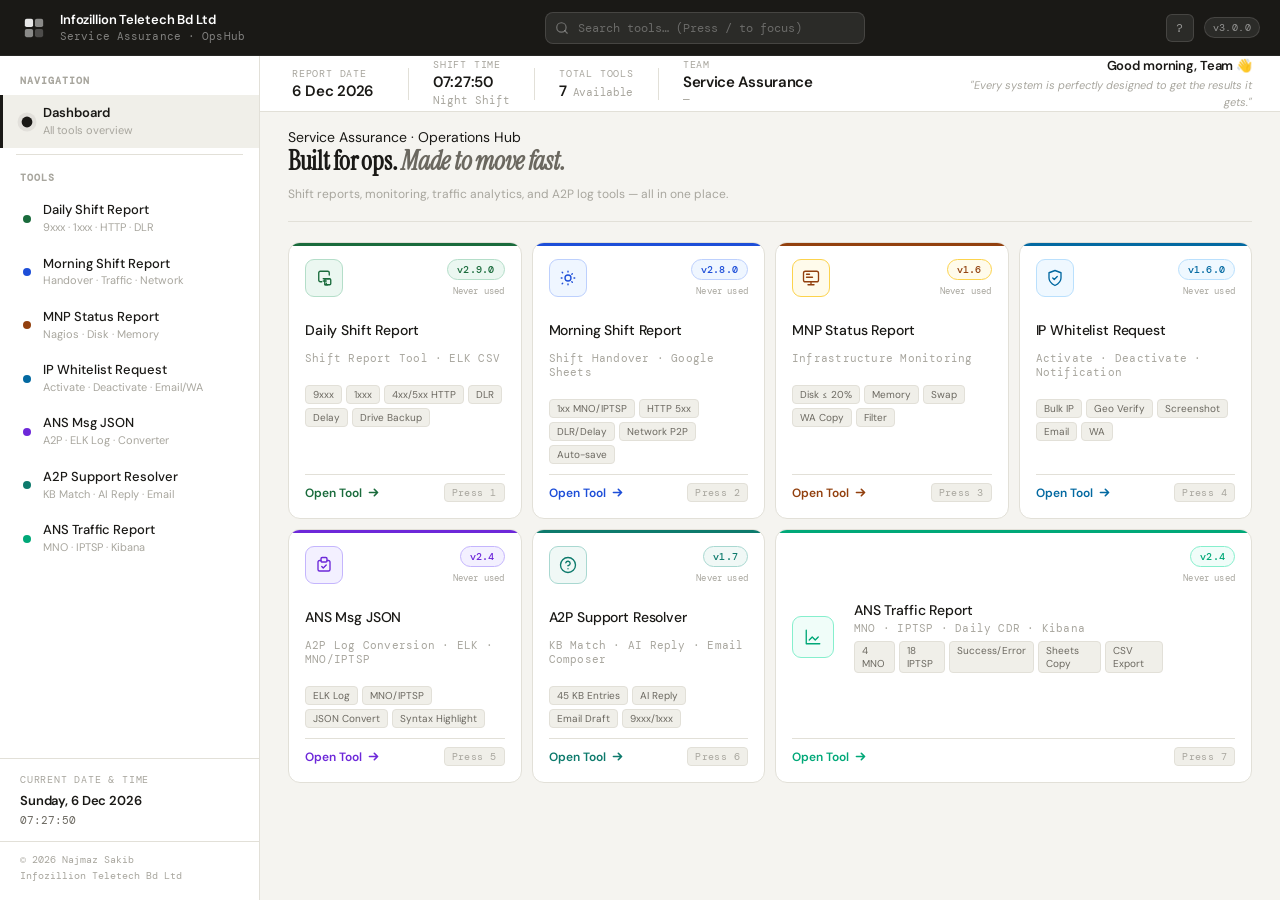
==== commit 3e1515cd: "Add files via upload" ====
--- a/index.html
+++ b/index.html
@@ -88,24 +88,24 @@
 .sidebar-copyright{padding:10px 20px 16px;font-size:10px;color:var(--text-3);font-family:var(--mono);line-height:1.6;border-top:1px solid var(--border)}
 
 /* ── STATS BAR ── */
-.stats-bar{background:var(--surface);border-bottom:1px solid var(--border);padding:0 28px;display:flex;align-items:center;gap:0;position:sticky;top:0;z-index:50}
-.stat-item{display:flex;align-items:center;gap:10px;padding:12px 20px;border-right:1px solid var(--border);flex-shrink:0}
-.stat-item:first-child{padding-left:0}
-.stat-item:last-child{border-right:none}
-.stat-icon{width:28px;height:28px;border-radius:7px;display:flex;align-items:center;justify-content:center;flex-shrink:0}
-.stat-icon svg{width:14px;height:14px}
-.stat-body{}
-.stat-label{font-family:var(--mono);font-size:10px;letter-spacing:0.06em;text-transform:uppercase;color:var(--text-3);line-height:1}
-.stat-value{font-size:13px;font-weight:600;color:var(--text);letter-spacing:-0.01em;margin-top:2px}
-.stat-sub{font-family:var(--mono);font-size:10px;color:var(--text-3);margin-top:1px}
-.stats-bar-right{margin-left:auto;display:flex;align-items:center;gap:8px}
+.stats-bar{background:var(--surface);border-bottom:1px solid var(--border);padding:0 28px;display:flex;align-items:center;gap:0;position:sticky;top:0;z-index:50;height:56px}
+.stat-pill{display:flex;flex-direction:column;justify-content:center;padding:0 24px;flex-shrink:0;min-width:120px}
+.stat-pill:first-child{padding-left:4px}
+.stat-divider{width:1px;height:32px;background:var(--border);flex-shrink:0}
+.sp-label{font-family:var(--mono);font-size:10px;letter-spacing:0.08em;text-transform:uppercase;color:var(--text-3);line-height:1;margin-bottom:5px}
+.sp-value{font-size:15px;font-weight:600;color:var(--text);letter-spacing:-0.02em;line-height:1;display:flex;align-items:baseline;gap:6px}
+.sp-sub{font-family:var(--mono);font-size:11px;color:var(--text-3);font-weight:400;margin-top:3px;display:block}
+.stats-bar-right{margin-left:auto;padding-left:24px;display:flex;flex-direction:column;align-items:flex-end;justify-content:center;gap:3px}
+.greeting-line{font-size:14px;font-weight:600;color:var(--text);letter-spacing:-0.01em}
+.quote-line{font-size:11px;color:var(--text-3);font-style:italic;line-height:1.5;cursor:pointer;transition:color 0.2s;max-width:300px;text-align:right}
+.quote-line:hover{color:var(--text-2)}
 .greeting-wrap{text-align:right;max-width:340px}
 .greeting-line{font-size:13px;font-weight:600;color:var(--text);letter-spacing:-0.01em;margin-bottom:3px}
 .quote-line{font-size:11px;color:var(--text-3);font-style:italic;line-height:1.5;cursor:pointer;transition:color 0.2s}
 .quote-line:hover{color:var(--text-2)}
 
 /* card hover color wash */
-.tool-card-body{padding:18px 20px 20px;display:flex;flex-direction:column;flex:1;transition:background 0.2s}
+.tool-card-body{display:flex;flex-direction:column;flex:1}
 .tool-card:hover .tool-card-body{background:color-mix(in srgb, var(--card-bg,var(--surface-2)) 40%, var(--surface) 60%)}
 .tool-card:hover .tool-card-name{color:var(--card-accent,var(--text))}
 
@@ -115,39 +115,49 @@
 .hub-dashboard.hidden{display:none}
 
 /* dashboard content */
-.dash-content{padding:28px 32px}
-.dashboard-hero{margin-bottom:28px;display:flex;align-items:flex-end;justify-content:space-between;gap:20px;flex-wrap:wrap}
-.dashboard-hero-left{}
-.dashboard-eyebrow{font-family:var(--mono);font-size:10px;letter-spacing:0.12em;text-transform:uppercase;color:var(--text-3);margin-bottom:8px}
-.dashboard-headline{font-family:var(--serif);font-size:30px;line-height:1.2;color:var(--text);margin-bottom:6px}
+.dash-content{padding:16px 28px 20px}
+.dashboard-hero{margin-bottom:20px;padding-bottom:16px;border-bottom:1px solid var(--border)}
+.dashboard-hero-left{display:flex;flex-direction:column;gap:6px}
+.hero-eyebrow{display:inline-flex;align-items:center;gap:6px;font-family:var(--mono);font-size:10px;letter-spacing:0.12em;text-transform:uppercase;color:var(--text-3)}
+.hero-dot{width:5px;height:5px;border-radius:50%;background:var(--text-3);flex-shrink:0}
+.dashboard-headline{font-family:var(--serif);font-size:26px;line-height:1.2;color:var(--text);letter-spacing:-0.01em}
 .dashboard-headline em{font-style:italic;color:var(--text-2)}
-.dashboard-sub{font-size:13px;color:var(--text-2);line-height:1.6;max-width:460px}
+.dashboard-sub{font-size:12px;color:var(--text-3);line-height:1.65;margin-top:2px}
 
 /* search results */
 .search-results-label{font-family:var(--mono);font-size:10px;letter-spacing:0.1em;text-transform:uppercase;color:var(--text-3);margin-bottom:14px;display:none}
 .search-results-label.show{display:block}
 
 /* tools grid */
-.tools-grid{display:grid;grid-template-columns:repeat(auto-fill,minmax(300px,1fr));gap:16px;margin-bottom:32px}
-.tool-card{background:var(--surface);border:1px solid var(--border);border-radius:14px;padding:0;cursor:pointer;transition:box-shadow 0.2s ease,transform 0.2s ease,border-color 0.15s;position:relative;overflow:hidden;display:flex;flex-direction:column}
+.tools-grid{display:grid;grid-template-columns:repeat(4,1fr);grid-template-rows:auto auto auto;gap:10px;margin-bottom:24px}
+.tool-card{background:var(--surface);border:0.5px solid var(--border);border-radius:12px;padding:16px;cursor:pointer;transition:border-color .18s,transform .18s;position:relative;overflow:hidden;display:flex;flex-direction:column;gap:10px}
 .tool-card::after{content:'';position:absolute;inset:0;border-radius:14px;box-shadow:inset 0 0 0 1px rgba(0,0,0,0);transition:box-shadow 0.15s}
-.tool-card:hover{box-shadow:0 12px 40px rgba(0,0,0,0.10),0 2px 8px rgba(0,0,0,0.06);transform:translateY(-3px);border-color:var(--card-bdr,var(--border-md))}
+.tool-card:hover{border-color:var(--card-bdr,var(--border-md));transform:translateY(-2px);box-shadow:0 8px 24px rgba(0,0,0,0.08)}
 .tool-card.hidden{display:none}
+.tool-card.tc1{grid-column:1;grid-row:1}
+.tool-card.tc2{grid-column:2;grid-row:1}
+.tool-card.tc3{grid-column:3;grid-row:1}
+.tool-card.tc4{grid-column:1;grid-row:2}
+.tool-card.tc5{grid-column:4;grid-row:1}
+.tool-card.tc6{grid-column:2;grid-row:2}
+.tool-card.tc7{grid-column:3/5;grid-row:2}
+.tool-card.tc7 .tc7-inner{display:flex;align-items:center;gap:20px;flex:1}
+.tool-card.tc7 .tool-card-features{flex-wrap:nowrap}
 /* card color strip */
-.tool-card-strip{height:4px;background:var(--card-accent,var(--text));width:100%;border-radius:14px 14px 0 0;flex-shrink:0}
+.tool-card-strip{position:absolute;top:0;left:0;right:0;height:3px;border-radius:12px 12px 0 0;background:var(--card-accent,var(--text))}
 
 .tool-card-header{display:flex;align-items:flex-start;justify-content:space-between;margin-bottom:14px}
-.tool-card-icon{width:40px;height:40px;border-radius:10px;display:flex;align-items:center;justify-content:center;background:var(--card-bg,var(--surface-2));color:var(--card-accent,var(--text));flex-shrink:0;border:1px solid var(--card-bdr,var(--border))}
-.tool-card-icon svg{width:20px;height:20px}
+.tool-card-icon{width:38px;height:38px;border-radius:9px;display:flex;align-items:center;justify-content:center;background:var(--card-bg,var(--surface-2));color:var(--card-accent,var(--text));flex-shrink:0;border:0.5px solid var(--card-bdr,var(--border))}
+.tool-card-icon svg{width:18px;height:18px}
 .tool-card-header-right{display:flex;flex-direction:column;align-items:flex-end;gap:5px}
 .tool-card-badge{font-family:var(--mono);font-size:10px;padding:3px 9px;border-radius:20px;background:var(--card-bg,var(--surface-2));color:var(--card-accent,var(--text-2));border:1px solid var(--card-bdr,var(--border));font-weight:500;letter-spacing:0.02em}
 .tool-card-last-used{font-family:var(--mono);font-size:9px;color:var(--text-3);text-align:right;letter-spacing:0.02em}
-.tool-card-name{font-size:15px;font-weight:600;color:var(--text);letter-spacing:-0.02em;margin-bottom:2px;line-height:1.3}
-.tool-card-tagline{font-size:11px;color:var(--text-3);font-family:var(--mono);margin-bottom:10px;letter-spacing:0.02em}
-.tool-card-desc{font-size:12.5px;color:var(--text-2);line-height:1.65;margin-bottom:14px;flex:1}
-.tool-card-features{display:flex;flex-wrap:wrap;gap:5px;margin-bottom:16px}
-.feature-pill{font-size:11px;background:var(--surface-2);color:var(--text-2);border:1px solid var(--border);border-radius:6px;padding:3px 9px;font-weight:500;letter-spacing:0.01em}
-.tool-card-cta{display:flex;align-items:center;justify-content:space-between;padding-top:14px;border-top:1px solid var(--border);margin-top:auto}
+.tool-card-name{font-size:14px;font-weight:500;color:var(--text);letter-spacing:-0.01em;margin-bottom:2px;line-height:1.3}
+.tool-card-tagline{font-size:11px;color:var(--text-3);font-family:var(--mono);margin-bottom:6px;letter-spacing:0.02em}
+.tool-card-desc{display:none}
+.tool-card-features{display:flex;flex-wrap:wrap;gap:4px;margin-bottom:0;margin-top:4px}
+.feature-pill{font-size:10px;background:var(--surface-2);color:var(--text-2);border:0.5px solid var(--border);border-radius:4px;padding:2px 7px;font-weight:400}
+.tool-card-cta{display:flex;align-items:center;justify-content:space-between;padding-top:8px;border-top:0.5px solid var(--border);margin-top:auto}
 .tool-card-open{font-size:12px;font-weight:600;color:var(--card-accent,var(--text));display:flex;align-items:center;gap:5px}
 .tool-card-open svg{width:13px;height:13px;transition:transform 0.15s}
 .tool-card:hover .tool-card-open svg{transform:translateX(4px)}
@@ -246,7 +256,6 @@
     </div>
   </div>
   <div class="hub-header-right">
-    <span class="hub-clock" id="clock"></span>
     <button class="hub-shortcut-btn" onclick="showShortcuts()" title="Keyboard shortcuts (?)">?</button>
     <span class="hub-version">v3.0.0</span>
   </div>
@@ -310,21 +319,21 @@
       <span class="tool-nav-shortcut">3</span>
     </div>
 
+    <div class="tool-nav-item" id="nav-ip" style="--active-color:#0369A1;" onclick="openTool('ip')">
+      <div class="tool-nav-dot" style="background:var(--c-ip)"></div>
+      <div class="tool-nav-info">
+        <div class="tool-nav-name">IP Whitelist Request</div>
+        <div class="tool-nav-desc">Activate · Deactivate · Email/WA</div>
+      </div>
+      <span class="tool-nav-shortcut">4</span>
+    </div>
+
     <div class="tool-nav-item" id="nav-cp" style="--active-color:#6D28D9;" onclick="openTool('cp')">
       <div class="tool-nav-dot" style="background:var(--c-cp)"></div>
       <div class="tool-nav-info">
         <div class="tool-nav-name">ANS Msg JSON</div>
         <div class="tool-nav-desc">A2P · ELK Log · Converter</div>
       </div>
-      <span class="tool-nav-shortcut">4</span>
-    </div>
-
-    <div class="tool-nav-item" id="nav-ip" style="--active-color:#0369A1;" onclick="openTool('ip')">
-      <div class="tool-nav-dot" style="background:var(--c-ip)"></div>
-      <div class="tool-nav-info">
-        <div class="tool-nav-name">IP Whitelist Request</div>
-        <div class="tool-nav-desc">Activate · Deactivate · Email/WA</div>
-      </div>
       <span class="tool-nav-shortcut">5</span>
     </div>
 
@@ -367,44 +376,26 @@
 
       <!-- STATS BAR -->
       <div class="stats-bar">
-        <div class="stat-item">
-          <div class="stat-icon" style="background:#F0EFE9;color:#6B6860">
-            <svg viewBox="0 0 24 24" fill="none" stroke="currentColor" stroke-width="2" stroke-linecap="round"><rect x="3" y="4" width="18" height="18" rx="2"/><path d="M16 2v4M8 2v4M3 10h18"/></svg>
-          </div>
-          <div class="stat-body">
-            <div class="stat-label">Report Date</div>
-            <div class="stat-value" id="stat-date">—</div>
-          </div>
+        <div class="stat-pill">
+          <span class="sp-label">Report Date</span>
+          <span class="sp-value" id="stat-date">—</span>
         </div>
-        <div class="stat-item">
-          <div class="stat-icon" style="background:#F0EFE9;color:#6B6860">
-            <svg viewBox="0 0 24 24" fill="none" stroke="currentColor" stroke-width="2" stroke-linecap="round"><circle cx="12" cy="12" r="10"/><path d="M12 6v6l4 2"/></svg>
-          </div>
-          <div class="stat-body">
-            <div class="stat-label">Shift Time</div>
-            <div class="stat-value" id="stat-time">—</div>
-            <div class="stat-sub" id="stat-shift">—</div>
-          </div>
+        <div class="stat-divider"></div>
+        <div class="stat-pill">
+          <span class="sp-label">Shift Time</span>
+          <span class="sp-value" id="stat-time">—</span>
+          <span class="sp-sub" id="stat-shift">—</span>
         </div>
-        <div class="stat-item">
-          <div class="stat-icon" style="background:#EBF7F1;color:#1A6B3C">
-            <svg viewBox="0 0 24 24" fill="none" stroke="currentColor" stroke-width="2" stroke-linecap="round"><path d="M12 2L2 7l10 5 10-5-10-5zM2 17l10 5 10-5M2 12l10 5 10-5"/></svg>
-          </div>
-          <div class="stat-body">
-            <div class="stat-label">Total Tools</div>
-            <div class="stat-value">7</div>
-            <div class="stat-sub">Available</div>
-          </div>
+        <div class="stat-divider"></div>
+        <div class="stat-pill">
+          <span class="sp-label">Total Tools</span>
+          <span class="sp-value">7 <span class="sp-sub" style="font-size:11px">Available</span></span>
         </div>
-        <div class="stat-item">
-          <div class="stat-icon" style="background:#EFF6FF;color:#1D4ED8">
-            <svg viewBox="0 0 24 24" fill="none" stroke="currentColor" stroke-width="2" stroke-linecap="round"><path d="M12 22s8-4 8-10V5l-8-3-8 3v7c0 6 8 10 8 10z"/></svg>
-          </div>
-          <div class="stat-body">
-            <div class="stat-label">Team</div>
-            <div class="stat-value">Service Assurance</div>
-            <div class="stat-sub" id="stat-last-used">—</div>
-          </div>
+        <div class="stat-divider"></div>
+        <div class="stat-pill">
+          <span class="sp-label">Team</span>
+          <span class="sp-value">Service Assurance</span>
+          <span class="sp-sub" id="stat-last-used">—</span>
         </div>
         <div class="stats-bar-right">
           <div class="greeting-wrap">
@@ -417,9 +408,11 @@
       <div class="dash-content">
         <div class="dashboard-hero">
           <div class="dashboard-hero-left">
-            <div class="dashboard-eyebrow">Service Assurance · Operations Hub</div>
-            <h1 class="dashboard-headline">Built for ops.<br><em>Made to move fast.</em></h1>
-            <p class="dashboard-sub">Shift reports, monitoring, traffic analytics, and A2P log tools — all accessible from a single link.</p>
+            <div>
+              <div class="dashboard-eyebrow">Service Assurance · Operations Hub</div>
+              <h1 class="dashboard-headline">Built for ops. <em>Made to move fast.</em></h1>
+            </div>
+            <p class="dashboard-sub">Shift reports, monitoring, traffic analytics, and A2P log tools — all in one place.</p>
           </div>
         </div>
 
@@ -427,9 +420,8 @@
 
         <div class="tools-grid" id="toolsGrid">
 
-          <div class="tool-card" data-search="daily shift report elk csv 9xxx 1xxx 4xx 5xx dlr delay drive backup" style="--card-accent:#1A6B3C;--card-bg:#EBF7F1;--card-bdr:#B4DEC9;" onclick="openTool('daily')">
+          <div class="tool-card tc1" data-search="daily shift report elk csv 9xxx 1xxx 4xx 5xx dlr delay drive backup" style="--card-accent:#1A6B3C;--card-bg:#EBF7F1;--card-bdr:#B4DEC9;" onclick="openTool('daily')">
             <div class="tool-card-strip"></div>
-            <div class="tool-card-body">
             <div class="tool-card-header">
               <div class="tool-card-icon"><svg viewBox="0 0 24 24" fill="none" stroke="currentColor" stroke-width="1.8" stroke-linecap="round" stroke-linejoin="round"><path d="M9 17H7a2 2 0 0 1-2-2V5a2 2 0 0 1 2-2h10a2 2 0 0 1 2 2v3"/><path d="M13 21H17m-2-2v2m-4-8h8m-8 3h4"/><rect x="13" y="13" width="8" height="8" rx="1.5"/></svg></div>
               <div class="tool-card-header-right">
@@ -445,12 +437,10 @@
               <span class="tool-card-open">Open Tool <svg viewBox="0 0 16 16" fill="none" stroke="currentColor" stroke-width="2" stroke-linecap="round" stroke-linejoin="round"><path d="M3 8h10M9 4l4 4-4 4"/></svg></span>
               <span class="tool-card-shortcut">Press 1</span>
             </div>
-            </div>
           </div>
 
-          <div class="tool-card" data-search="morning shift report handover google sheets traffic network p2p dlr delay auto-save" style="--card-accent:#1D4ED8;--card-bg:#EFF6FF;--card-bdr:#BDD0FD;" onclick="openTool('morning')">
+          <div class="tool-card tc2" data-search="morning shift report handover google sheets traffic network p2p dlr delay auto-save" style="--card-accent:#1D4ED8;--card-bg:#EFF6FF;--card-bdr:#BDD0FD;" onclick="openTool('morning')">
             <div class="tool-card-strip"></div>
-            <div class="tool-card-body">
             <div class="tool-card-header">
               <div class="tool-card-icon"><svg viewBox="0 0 24 24" fill="none" stroke="currentColor" stroke-width="1.8" stroke-linecap="round" stroke-linejoin="round"><path d="M12 3v1m0 16v1M4.22 4.22l.7.7m12.16 12.16.7.7M3 12h1m16 0h1M4.22 19.78l.7-.7m12.16-12.16.7-.7"/><circle cx="12" cy="12" r="4"/></svg></div>
               <div class="tool-card-header-right">
@@ -466,12 +456,10 @@
               <span class="tool-card-open">Open Tool <svg viewBox="0 0 16 16" fill="none" stroke="currentColor" stroke-width="2" stroke-linecap="round" stroke-linejoin="round"><path d="M3 8h10M9 4l4 4-4 4"/></svg></span>
               <span class="tool-card-shortcut">Press 2</span>
             </div>
-            </div>
           </div>
 
-          <div class="tool-card" data-search="mnp status report nagios disk memory swap infrastructure monitoring" style="--card-accent:#92400E;--card-bg:#FFFBEB;--card-bdr:#FCD34D;" onclick="openTool('mnp')">
+          <div class="tool-card tc3" data-search="mnp status report nagios disk memory swap infrastructure monitoring" style="--card-accent:#92400E;--card-bg:#FFFBEB;--card-bdr:#FCD34D;" onclick="openTool('mnp')">
             <div class="tool-card-strip"></div>
-            <div class="tool-card-body">
             <div class="tool-card-header">
               <div class="tool-card-icon"><svg viewBox="0 0 24 24" fill="none" stroke="currentColor" stroke-width="1.8" stroke-linecap="round" stroke-linejoin="round"><rect x="2" y="3" width="20" height="14" rx="2.5"/><path d="M8 21h8M12 17v4M6 7h4M6 11h8"/></svg></div>
               <div class="tool-card-header-right">
@@ -487,12 +475,10 @@
               <span class="tool-card-open">Open Tool <svg viewBox="0 0 16 16" fill="none" stroke="currentColor" stroke-width="2" stroke-linecap="round" stroke-linejoin="round"><path d="M3 8h10M9 4l4 4-4 4"/></svg></span>
               <span class="tool-card-shortcut">Press 3</span>
             </div>
-            </div>
           </div>
 
-          <div class="tool-card" data-search="ans msg json a2p elk log converter mno iptsp syntax highlight clipboard" style="--card-accent:#6D28D9;--card-bg:#F3F0FF;--card-bdr:#C4B5FD;" onclick="openTool('cp')">
+          <div class="tool-card tc4" data-search="ans msg json a2p elk log converter mno iptsp syntax highlight clipboard" style="--card-accent:#6D28D9;--card-bg:#F3F0FF;--card-bdr:#C4B5FD;" onclick="openTool('cp')">
             <div class="tool-card-strip"></div>
-            <div class="tool-card-body">
             <div class="tool-card-header">
               <div class="tool-card-icon"><svg viewBox="0 0 24 24" fill="none" stroke="currentColor" stroke-width="1.8" stroke-linecap="round" stroke-linejoin="round"><path d="M8 6H6a2 2 0 0 0-2 2v10a2 2 0 0 0 2 2h12a2 2 0 0 0 2-2V8a2 2 0 0 0-2-2h-2"/><rect x="8" y="2" width="8" height="6" rx="1.5"/><path d="M9 14l2 2 4-4"/></svg></div>
               <div class="tool-card-header-right">
@@ -506,14 +492,12 @@
             <div class="tool-card-features"><span class="feature-pill">ELK Log</span><span class="feature-pill">MNO/IPTSP</span><span class="feature-pill">JSON Convert</span><span class="feature-pill">Syntax Highlight</span></div>
             <div class="tool-card-cta">
               <span class="tool-card-open">Open Tool <svg viewBox="0 0 16 16" fill="none" stroke="currentColor" stroke-width="2" stroke-linecap="round" stroke-linejoin="round"><path d="M3 8h10M9 4l4 4-4 4"/></svg></span>
-              <span class="tool-card-shortcut">Press 4</span>
-            </div>
+              <span class="tool-card-shortcut">Press 5</span>
             </div>
           </div>
 
-          <div class="tool-card" data-search="ip whitelist request activate deactivate geo verify screenshot email wa message bulk" style="--card-accent:#0369A1;--card-bg:#EFF8FF;--card-bdr:#BAE0FD;" onclick="openTool('ip')">
+          <div class="tool-card tc5" data-search="ip whitelist request activate deactivate geo verify screenshot email wa message bulk" style="--card-accent:#0369A1;--card-bg:#EFF8FF;--card-bdr:#BAE0FD;" onclick="openTool('ip')">
             <div class="tool-card-strip"></div>
-            <div class="tool-card-body">
             <div class="tool-card-header">
               <div class="tool-card-icon"><svg viewBox="0 0 24 24" fill="none" stroke="currentColor" stroke-width="1.8" stroke-linecap="round" stroke-linejoin="round"><path d="M12 22s8-4 8-10V5l-8-3-8 3v7c0 6 8 10 8 10z"/><path d="m9 12 2 2 4-4"/></svg></div>
               <div class="tool-card-header-right">
@@ -527,14 +511,12 @@
             <div class="tool-card-features"><span class="feature-pill">Bulk IP</span><span class="feature-pill">Geo Verify</span><span class="feature-pill">Screenshot</span><span class="feature-pill">Email</span><span class="feature-pill">WA</span></div>
             <div class="tool-card-cta">
               <span class="tool-card-open">Open Tool <svg viewBox="0 0 16 16" fill="none" stroke="currentColor" stroke-width="2" stroke-linecap="round" stroke-linejoin="round"><path d="M3 8h10M9 4l4 4-4 4"/></svg></span>
-              <span class="tool-card-shortcut">Press 5</span>
-            </div>
+              <span class="tool-card-shortcut">Press 4</span>
             </div>
           </div>
 
-          <div class="tool-card" data-search="a2p support resolver kb knowledge base ai reply email composer 9xxx 1xxx error code faq" style="--card-accent:#0D7A6C;--card-bg:#F0F8F6;--card-bdr:#A9D8D1;" onclick="openTool('support')">
+          <div class="tool-card tc6" data-search="a2p support resolver kb knowledge base ai reply email composer 9xxx 1xxx error code faq" style="--card-accent:#0D7A6C;--card-bg:#F0F8F6;--card-bdr:#A9D8D1;" onclick="openTool('support')">
             <div class="tool-card-strip"></div>
-            <div class="tool-card-body">
             <div class="tool-card-header">
               <div class="tool-card-icon"><svg viewBox="0 0 24 24" fill="none" stroke="currentColor" stroke-width="1.8" stroke-linecap="round" stroke-linejoin="round"><circle cx="12" cy="12" r="10"/><path d="M9.09 9a3 3 0 0 1 5.83 1c0 2-3 3-3 3"/><path d="M12 17h.01"/></svg></div>
               <div class="tool-card-header-right">
@@ -550,27 +532,25 @@
               <span class="tool-card-open">Open Tool <svg viewBox="0 0 16 16" fill="none" stroke="currentColor" stroke-width="2" stroke-linecap="round" stroke-linejoin="round"><path d="M3 8h10M9 4l4 4-4 4"/></svg></span>
               <span class="tool-card-shortcut">Press 6</span>
             </div>
-            </div>
           </div>
 
-          <div class="tool-card" data-search="ans traffic report mno iptsp kibana cdr google sheets daily success error" style="--card-accent:#00A878;--card-bg:#F0FDF9;--card-bdr:#86EFCD;" onclick="openTool('ans')">
+          <div class="tool-card tc7" data-search="ans traffic report mno iptsp kibana cdr google sheets daily success error" style="--card-accent:#00A878;--card-bg:#F0FDF9;--card-bdr:#86EFCD;" onclick="openTool('ans')">
             <div class="tool-card-strip"></div>
-            <div class="tool-card-body">
-            <div class="tool-card-header">
-              <div class="tool-card-icon"><svg viewBox="0 0 24 24" fill="none" stroke="currentColor" stroke-width="1.8" stroke-linecap="round" stroke-linejoin="round"><path d="M3 3v18h18"/><path d="m7 16 4-4 4 4 4-4"/></svg></div>
-              <div class="tool-card-header-right">
+            <div class="tc7-inner">
+              <div class="tool-card-icon" style="width:42px;height:42px;font-size:22px"><svg viewBox="0 0 24 24" fill="none" stroke="currentColor" stroke-width="1.8" stroke-linecap="round" stroke-linejoin="round"><path d="M3 3v18h18"/><path d="m7 16 4-4 4 4 4-4"/></svg></div>
+              <div style="flex:1;min-width:0">
+                <div class="tool-card-name">ANS Traffic Report</div>
+                <div class="tool-card-tagline">MNO · IPTSP · Daily CDR · Kibana</div>
+                <div class="tool-card-features" style="flex-wrap:nowrap"><span class="feature-pill">4 MNO</span><span class="feature-pill">18 IPTSP</span><span class="feature-pill">Success/Error</span><span class="feature-pill">Sheets Copy</span><span class="feature-pill">CSV Export</span></div>
+              </div>
+              <div class="tool-card-header-right" style="align-self:flex-start;flex-shrink:0">
                 <span class="tool-card-badge">v2.4</span>
                 <span class="tool-card-last-used" id="lu-ans">Never used</span>
               </div>
             </div>
-            <div class="tool-card-name">ANS Traffic Report</div>
-            <div class="tool-card-tagline">MNO · IPTSP · Daily CDR</div>
-            <div class="tool-card-desc">Enter Kibana document counts to instantly generate MNO and IPTSP CDR daily traffic reports in Google Sheets-ready format.</div>
-            <div class="tool-card-features"><span class="feature-pill">4 MNO</span><span class="feature-pill">18 IPTSP</span><span class="feature-pill">Success/Error</span><span class="feature-pill">Sheets Copy</span></div>
             <div class="tool-card-cta">
               <span class="tool-card-open">Open Tool <svg viewBox="0 0 16 16" fill="none" stroke="currentColor" stroke-width="2" stroke-linecap="round" stroke-linejoin="round"><path d="M3 8h10M9 4l4 4-4 4"/></svg></span>
               <span class="tool-card-shortcut">Press 7</span>
-            </div>
             </div>
           </div>
 
@@ -687,8 +667,8 @@
       <div class="shortcut-row"><span class="shortcut-desc">Daily Shift Report</span><div class="shortcut-keys"><span class="kbd">1</span></div></div>
       <div class="shortcut-row"><span class="shortcut-desc">Morning Shift Report</span><div class="shortcut-keys"><span class="kbd">2</span></div></div>
       <div class="shortcut-row"><span class="shortcut-desc">MNP Status Report</span><div class="shortcut-keys"><span class="kbd">3</span></div></div>
-      <div class="shortcut-row"><span class="shortcut-desc">ANS Msg JSON</span><div class="shortcut-keys"><span class="kbd">4</span></div></div>
-      <div class="shortcut-row"><span class="shortcut-desc">IP Whitelist Request</span><div class="shortcut-keys"><span class="kbd">5</span></div></div>
+      <div class="shortcut-row"><span class="shortcut-desc">IP Whitelist Request</span><div class="shortcut-keys"><span class="kbd">4</span></div></div>
+      <div class="shortcut-row"><span class="shortcut-desc">ANS Msg JSON</span><div class="shortcut-keys"><span class="kbd">5</span></div></div>
       <div class="shortcut-row"><span class="shortcut-desc">A2P Support Resolver</span><div class="shortcut-keys"><span class="kbd">6</span></div></div>
       <div class="shortcut-row"><span class="shortcut-desc">ANS Traffic Report</span><div class="shortcut-keys"><span class="kbd">7</span></div></div>
     </div>
@@ -926,7 +906,7 @@
 /* ── KEYBOARD SHORTCUTS ── */
 document.addEventListener('keydown', e => {
   if (e.target.tagName === 'INPUT' || e.target.tagName === 'TEXTAREA') return;
-  const map = {'1':'daily','2':'morning','3':'mnp','4':'cp','5':'ip','6':'support','7':'ans'};
+  const map = {'1':'daily','2':'morning','3':'mnp','4':'ip','5':'cp','6':'support','7':'ans'};
   if (map[e.key]) openTool(map[e.key]);
   else if (e.key === 'Escape') { showDashboard(); hideShortcuts(); }
   else if (e.key === '?') showShortcuts();
@@ -987,7 +967,12 @@
   const greet = document.getElementById('greeting-line');
   if (greet) {
     const h = new Date().getHours();
-    const g = h < 12 ? 'Good morning' : h < 17 ? 'Good afternoon' : 'Good evening';
+    let g;
+    if      (h >= 5  && h < 12) g = 'Good morning';
+    else if (h >= 12 && h < 13) g = 'Good noon';
+    else if (h >= 13 && h < 17) g = 'Good afternoon';
+    else if (h >= 17 && h < 21) g = 'Good evening';
+    else                         g = 'Good night';
     greet.textContent = g + ', Team 👋';
   }
   // rotating quote
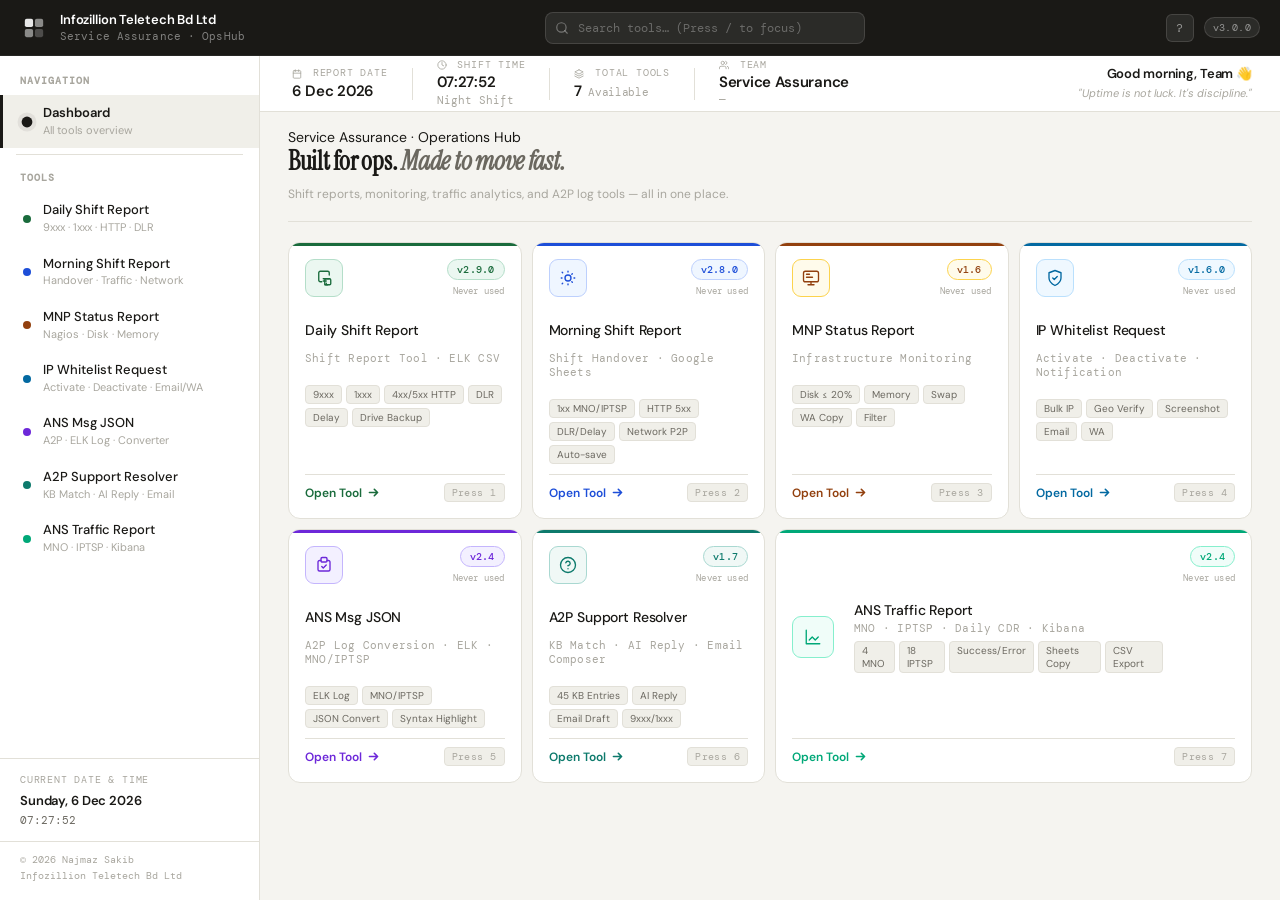
==== commit 427eecf3: "Add files via upload" ====
--- a/index.html
+++ b/index.html
@@ -377,23 +377,35 @@
       <!-- STATS BAR -->
       <div class="stats-bar">
         <div class="stat-pill">
-          <span class="sp-label">Report Date</span>
+          <span class="sp-label">
+            <svg width="10" height="10" viewBox="0 0 24 24" fill="none" stroke="currentColor" stroke-width="2" stroke-linecap="round" style="vertical-align:middle;margin-right:4px"><rect x="3" y="4" width="18" height="18" rx="2"/><path d="M16 2v4M8 2v4M3 10h18"/></svg>
+            Report Date
+          </span>
           <span class="sp-value" id="stat-date">—</span>
         </div>
         <div class="stat-divider"></div>
         <div class="stat-pill">
-          <span class="sp-label">Shift Time</span>
+          <span class="sp-label">
+            <svg width="10" height="10" viewBox="0 0 24 24" fill="none" stroke="currentColor" stroke-width="2" stroke-linecap="round" style="vertical-align:middle;margin-right:4px"><circle cx="12" cy="12" r="10"/><path d="M12 6v6l4 2"/></svg>
+            Shift Time
+          </span>
           <span class="sp-value" id="stat-time">—</span>
           <span class="sp-sub" id="stat-shift">—</span>
         </div>
         <div class="stat-divider"></div>
         <div class="stat-pill">
-          <span class="sp-label">Total Tools</span>
+          <span class="sp-label">
+            <svg width="10" height="10" viewBox="0 0 24 24" fill="none" stroke="currentColor" stroke-width="2" stroke-linecap="round" style="vertical-align:middle;margin-right:4px"><path d="M12 2L2 7l10 5 10-5-10-5zM2 17l10 5 10-5M2 12l10 5 10-5"/></svg>
+            Total Tools
+          </span>
           <span class="sp-value">7 <span class="sp-sub" style="font-size:11px">Available</span></span>
         </div>
         <div class="stat-divider"></div>
         <div class="stat-pill">
-          <span class="sp-label">Team</span>
+          <span class="sp-label">
+            <svg width="10" height="10" viewBox="0 0 24 24" fill="none" stroke="currentColor" stroke-width="2" stroke-linecap="round" style="vertical-align:middle;margin-right:4px"><path d="M17 21v-2a4 4 0 0 0-4-4H5a4 4 0 0 0-4 4v2"/><circle cx="9" cy="7" r="4"/><path d="M23 21v-2a4 4 0 0 0-3-3.87M16 3.13a4 4 0 0 1 0 7.75"/></svg>
+            Team
+          </span>
           <span class="sp-value">Service Assurance</span>
           <span class="sp-sub" id="stat-last-used">—</span>
         </div>
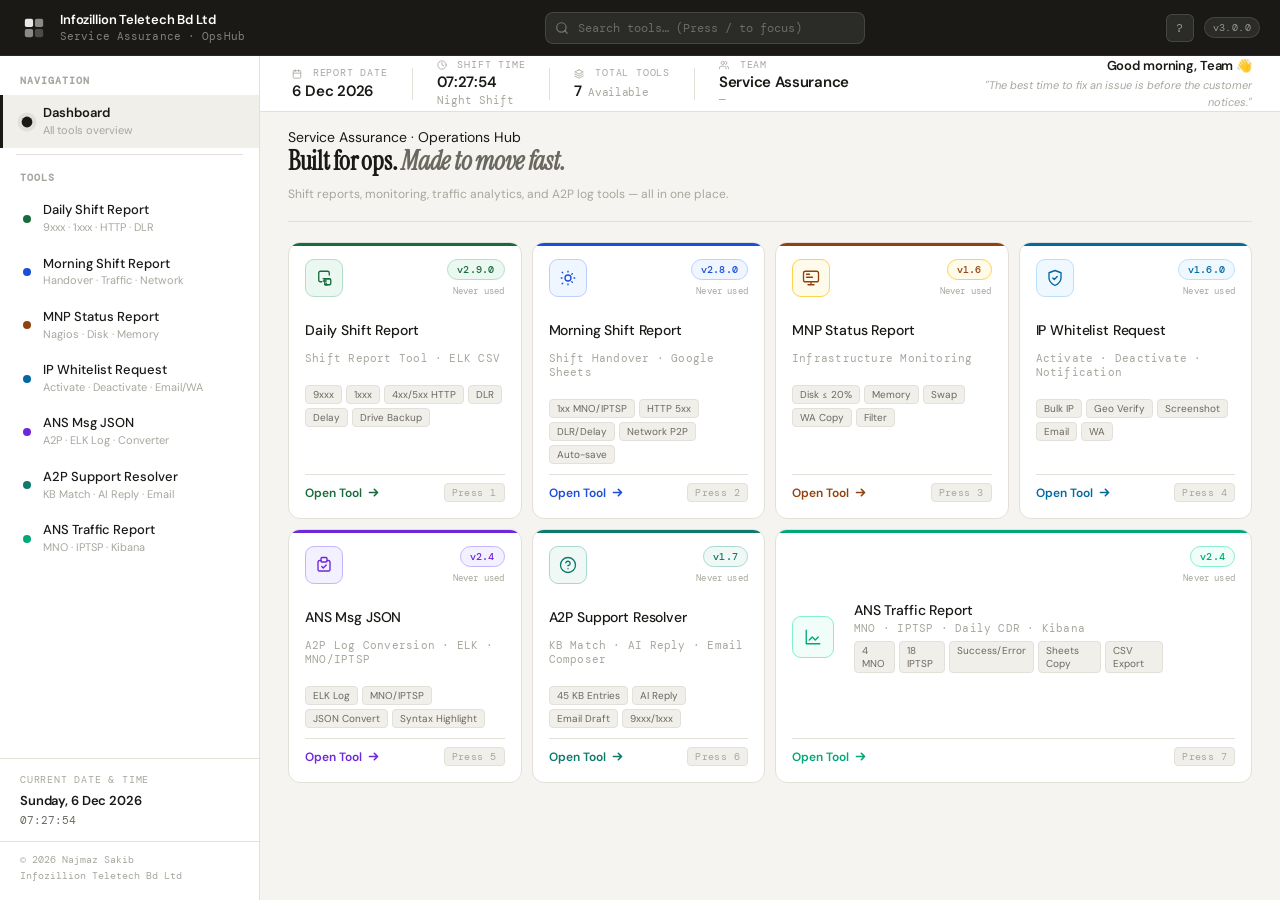
==== commit 43f34d99: "Add files via upload" ====
--- a/index.html
+++ b/index.html
@@ -1014,11 +1014,16 @@
   if (!iframe) { showToast('Tool not loaded yet', 'warning'); return; }
 
   const t = TOOLS[key];
-  // Reload the iframe — clears all state, works on file:// and http://
+  let path = t.path;
+
+  // Morning shift needs a fresh-start signal since it restores from localStorage on load
+  if (key === 'morning') {
+    path = t.path + '?fresh=1&_=' + Date.now();
+  }
+
   iframe.src = '';
   setTimeout(() => {
-    iframe.src = t.path;
-    // Show skeleton while reloading
+    iframe.src = path;
     const loadEl = document.getElementById('loading-' + key);
     if (loadEl) loadEl.classList.remove('hidden');
   }, 50);
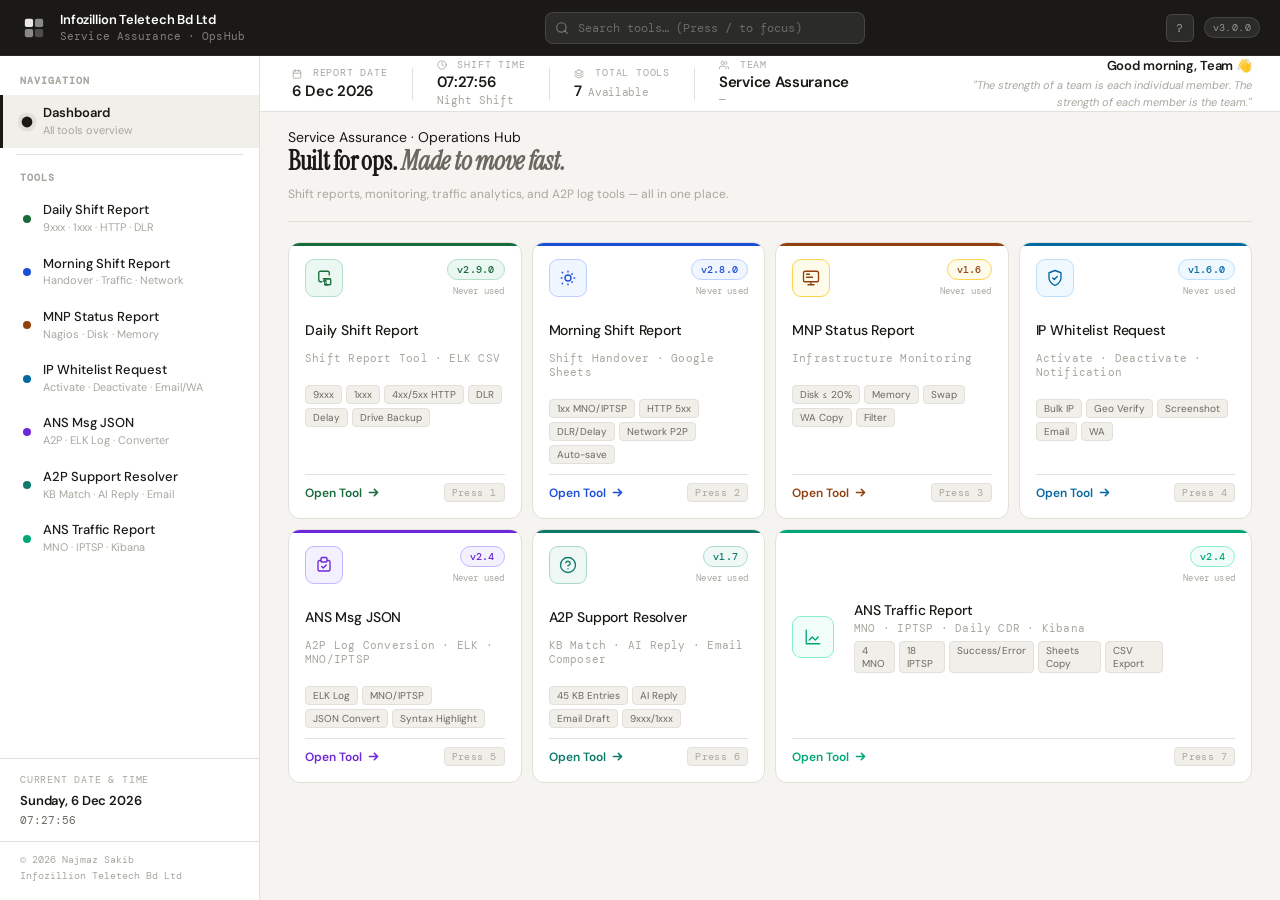
==== commit 5f8ca33a: "Add files via upload" ====
--- a/index.html
+++ b/index.html
@@ -303,11 +303,11 @@
       <span class="tool-nav-shortcut">2</span>
     </div>
     <div class="sub-nav" id="sub-morning">
-      <div class="sub-nav-item" style="--sub-accent:var(--c-morning)">HTTP Status</div>
-      <div class="sub-nav-item" style="--sub-accent:var(--c-morning)">Delay / DLR</div>
-      <div class="sub-nav-item" style="--sub-accent:var(--c-morning)">Network P2P</div>
-      <div class="sub-nav-item" style="--sub-accent:var(--c-morning)">Client Comms</div>
-      <div class="sub-nav-item" style="--sub-accent:var(--c-morning)">Traffic Trend</div>
+      <div class="sub-nav-item" style="--sub-accent:var(--c-morning)" onclick="openToolTab('morning','http')">HTTP Status</div>
+      <div class="sub-nav-item" style="--sub-accent:var(--c-morning)" onclick="openToolTab('morning','dlr')">Delay / DLR</div>
+      <div class="sub-nav-item" style="--sub-accent:var(--c-morning)" onclick="openToolTab('morning','network')">Network P2P</div>
+      <div class="sub-nav-item" style="--sub-accent:var(--c-morning)" onclick="openToolTab('morning','comms')">Client Comms</div>
+      <div class="sub-nav-item" style="--sub-accent:var(--c-morning)" onclick="openToolTab('morning','traffic')">Traffic Trend</div>
     </div>
 
     <div class="tool-nav-item" id="nav-mnp" style="--active-color:#92400E;" onclick="openTool('mnp')">
@@ -762,7 +762,16 @@
     if (!iframe || !iframe.contentWindow) return;
     try {
       const win = iframe.contentWindow;
-      if (win && typeof win.switchTab === 'function') win.switchTab(tab);
+      if (key === 'morning') {
+        // Morning Shift Report uses collapsible cards, not tabs — scroll to + expand the section
+        const card = win.document.getElementById('card-' + tab);
+        if (card) {
+          card.classList.remove('collapsed');
+          card.scrollIntoView({ behavior: 'smooth', block: 'start' });
+        }
+      } else if (typeof win.switchTab === 'function') {
+        win.switchTab(tab);
+      }
     } catch(e) {}
     // highlight active sub-nav item
     const subNav = document.getElementById('sub-' + key);
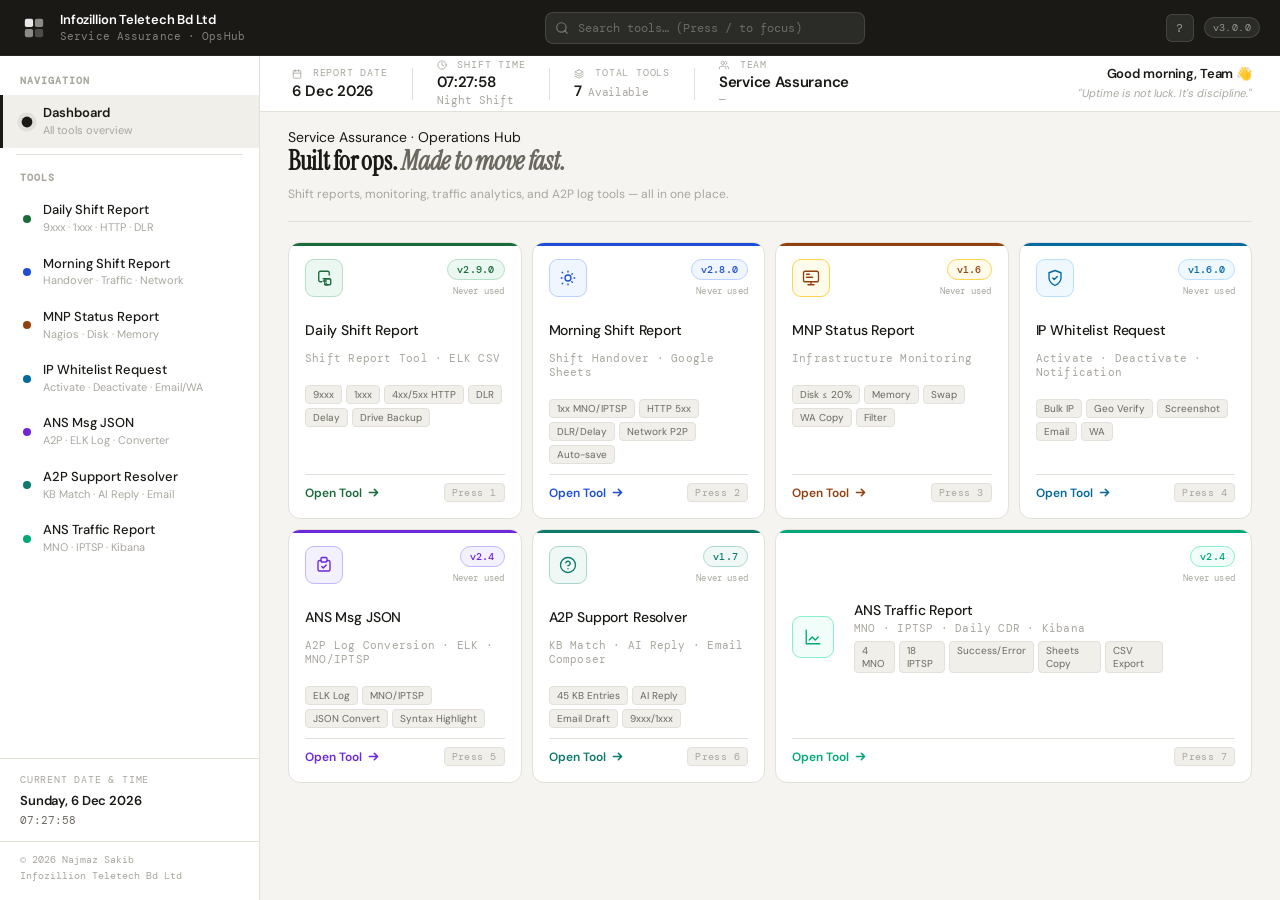
==== commit 7fa02595: "Add files via upload" ====
--- a/index.html
+++ b/index.html
@@ -582,7 +582,7 @@
       </div>
       <div class="tool-iframe-wrap">
         <div class="iframe-loading" id="loading-daily"><div class="skeleton-wrap"><div class="skeleton sk-title"></div><div class="skeleton sk-line"></div><div class="skeleton sk-line w80"></div><div class="skeleton sk-box"></div><div class="skeleton sk-line w60"></div></div><div class="loading-hint">Loading Daily Shift Report…</div></div>
-        <iframe class="tool-iframe" id="iframe-daily" title="Daily Shift Report" onload="onLoad('daily')"></iframe>
+        <iframe class="tool-iframe" id="iframe-daily" title="Daily Shift Report" onload="onLoad('daily')" allow="clipboard-write; clipboard-read"></iframe>
       </div>
     </div>
 
@@ -594,7 +594,7 @@
       </div>
       <div class="tool-iframe-wrap">
         <div class="iframe-loading" id="loading-morning"><div class="skeleton-wrap"><div class="skeleton sk-title"></div><div class="skeleton sk-line"></div><div class="skeleton sk-line w80"></div><div class="skeleton sk-box"></div><div class="skeleton sk-line w60"></div></div><div class="loading-hint">Loading Morning Shift Report…</div></div>
-        <iframe class="tool-iframe" id="iframe-morning" title="Morning Shift Report" onload="onLoad('morning')"></iframe>
+        <iframe class="tool-iframe" id="iframe-morning" title="Morning Shift Report" onload="onLoad('morning')" allow="clipboard-write; clipboard-read"></iframe>
       </div>
     </div>
 
@@ -606,7 +606,7 @@
       </div>
       <div class="tool-iframe-wrap">
         <div class="iframe-loading" id="loading-mnp"><div class="skeleton-wrap"><div class="skeleton sk-title"></div><div class="skeleton sk-line"></div><div class="skeleton sk-line w80"></div><div class="skeleton sk-box"></div><div class="skeleton sk-line w60"></div></div><div class="loading-hint">Loading MNP Status Report…</div></div>
-        <iframe class="tool-iframe" id="iframe-mnp" title="MNP Status Report" onload="onLoad('mnp')"></iframe>
+        <iframe class="tool-iframe" id="iframe-mnp" title="MNP Status Report" onload="onLoad('mnp')" allow="clipboard-write; clipboard-read"></iframe>
       </div>
     </div>
 
@@ -618,7 +618,7 @@
       </div>
       <div class="tool-iframe-wrap">
         <div class="iframe-loading" id="loading-cp"><div class="skeleton-wrap"><div class="skeleton sk-title"></div><div class="skeleton sk-line"></div><div class="skeleton sk-line w80"></div><div class="skeleton sk-box"></div></div><div class="loading-hint">Loading ANS Msg JSON…</div></div>
-        <iframe class="tool-iframe" id="iframe-cp" title="ANS Msg JSON" onload="onLoad('cp')"></iframe>
+        <iframe class="tool-iframe" id="iframe-cp" title="ANS Msg JSON" onload="onLoad('cp')" allow="clipboard-write; clipboard-read"></iframe>
       </div>
     </div>
 
@@ -630,7 +630,7 @@
       </div>
       <div class="tool-iframe-wrap">
         <div class="iframe-loading" id="loading-ip"><div class="skeleton-wrap"><div class="skeleton sk-title"></div><div class="skeleton sk-line"></div><div class="skeleton sk-line w80"></div><div class="skeleton sk-box"></div></div><div class="loading-hint">Loading IP Whitelist Request…</div></div>
-        <iframe class="tool-iframe" id="iframe-ip" title="IP Whitelist Request" onload="onLoad('ip')"></iframe>
+        <iframe class="tool-iframe" id="iframe-ip" title="IP Whitelist Request" onload="onLoad('ip')" allow="clipboard-write; clipboard-read"></iframe>
       </div>
     </div>
 
@@ -642,7 +642,7 @@
       </div>
       <div class="tool-iframe-wrap">
         <div class="iframe-loading" id="loading-support"><div class="skeleton-wrap"><div class="skeleton sk-title"></div><div class="skeleton sk-line"></div><div class="skeleton sk-line w80"></div><div class="skeleton sk-box"></div></div><div class="loading-hint">Loading A2P Support Resolver…</div></div>
-        <iframe class="tool-iframe" id="iframe-support" title="A2P Support Resolver" onload="onLoad('support')"></iframe>
+        <iframe class="tool-iframe" id="iframe-support" title="A2P Support Resolver" onload="onLoad('support')" allow="clipboard-write; clipboard-read"></iframe>
       </div>
     </div>
 
@@ -654,7 +654,7 @@
       </div>
       <div class="tool-iframe-wrap">
         <div class="iframe-loading" id="loading-ans"><div class="skeleton-wrap"><div class="skeleton sk-title"></div><div class="skeleton sk-line"></div><div class="skeleton sk-line w80"></div><div class="skeleton sk-box"></div></div><div class="loading-hint">Loading ANS Traffic Report…</div></div>
-        <iframe class="tool-iframe" id="iframe-ans" title="ANS Traffic Report" onload="onLoad('ans')"></iframe>
+        <iframe class="tool-iframe" id="iframe-ans" title="ANS Traffic Report" onload="onLoad('ans')" allow="clipboard-write; clipboard-read"></iframe>
       </div>
     </div>
 
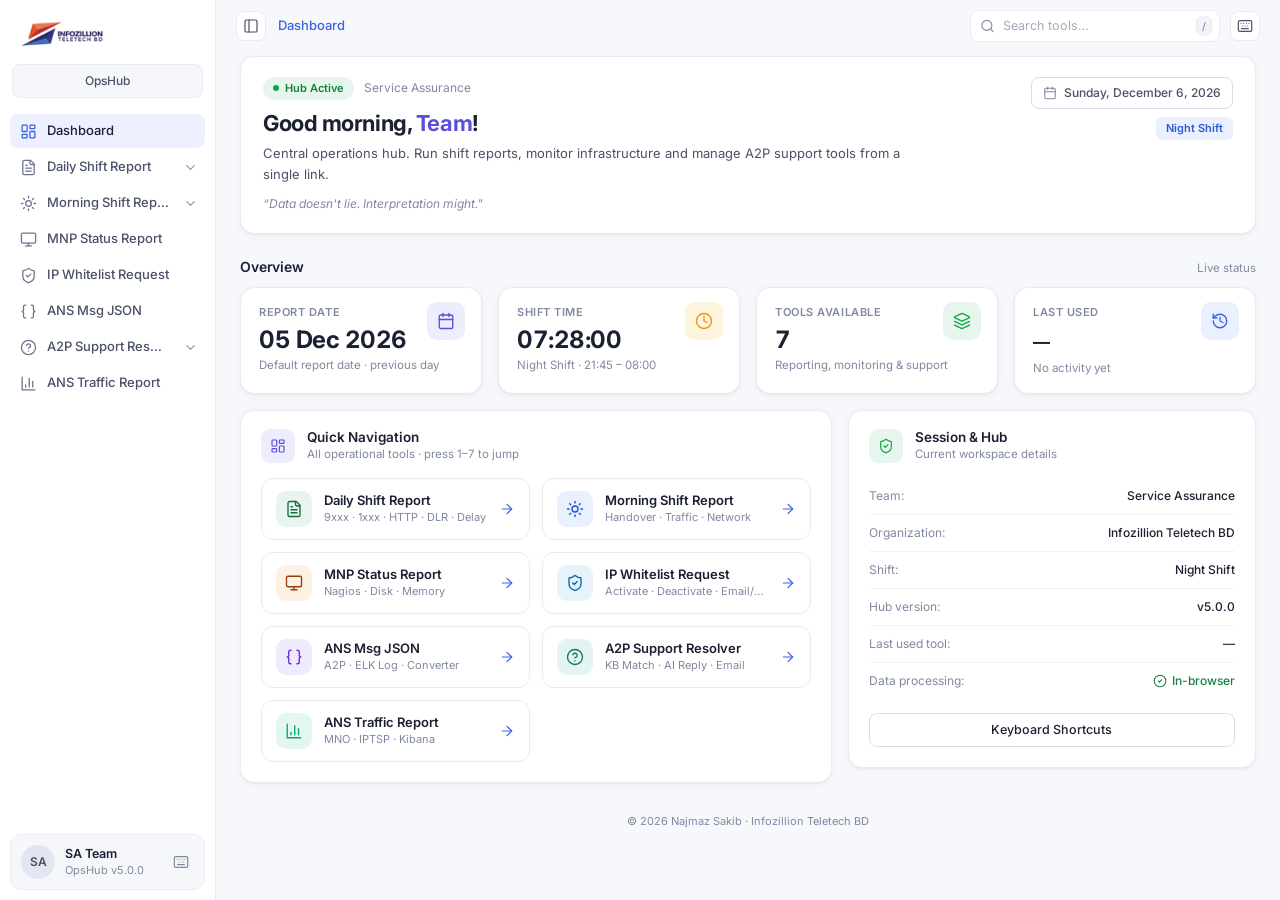
==== commit 1e3ea5a4: "Add files via upload" ====
--- a/index.html
+++ b/index.html
@@ -4,969 +4,388 @@
 <meta charset="UTF-8">
 <meta name="viewport" content="width=device-width, initial-scale=1.0">
 <title>OpsHub · Service Assurance — Infozillion Teletech</title>
+<link rel="icon" type="image/png" sizes="256x256" href="assets/favicon.png">
+<link rel="icon" type="image/x-icon" sizes="any" href="assets/favicon.ico">
+<link rel="apple-touch-icon" href="assets/apple-touch-icon.png">
 <link rel="preconnect" href="https://fonts.googleapis.com">
 <link rel="preconnect" href="https://fonts.gstatic.com" crossorigin>
-<link href="https://fonts.googleapis.com/css2?family=DM+Mono:wght@400;500&family=Instrument+Serif:ital@0;1&family=DM+Sans:opsz,wght@9..40,300;9..40,400;9..40,500;9..40,600&display=swap" rel="stylesheet">
+<link href="https://fonts.googleapis.com/css2?family=Inter:wght@400;500;600;700&display=swap" rel="stylesheet">
 <style>
-*,*::before,*::after{box-sizing:border-box;margin:0;padding:0}
+*,*::before,*::after{box-sizing:border-box}
 :root{
-  --bg:#F5F4F0;--surface:#FFFFFF;--surface-2:#F0EFE9;--surface-3:#E8E6DF;
-  --border:#E2E0D8;--border-md:#C8C6BC;
-  --text:#1A1916;--text-2:#6B6860;--text-3:#A8A69E;
-  --c-daily:#1A6B3C;--c-daily-bg:#EBF7F1;--c-daily-bdr:#B4DEC9;
-  --c-morning:#1D4ED8;--c-morning-bg:#EFF6FF;--c-morning-bdr:#BDD0FD;
-  --c-mnp:#92400E;--c-mnp-bg:#FFFBEB;--c-mnp-bdr:#FCD34D;
-  --c-ans:#00A878;--c-ans-bg:#F0FDF9;--c-ans-bdr:#86EFCD;
-  --c-cp:#6D28D9;--c-cp-bg:#F3F0FF;--c-cp-bdr:#C4B5FD;
-  --c-ip:#0369A1;--c-ip-bg:#EFF8FF;--c-ip-bdr:#BAE0FD;
-  --c-support:#0D7A6C;--c-support-bg:#F0F8F6;--c-support-bdr:#A9D8D1;
-  --font:'DM Sans',system-ui,sans-serif;
-  --serif:'Instrument Serif',Georgia,serif;
-  --mono:'DM Mono','Courier New',monospace;
-  --r:12px;--r-sm:8px;
-  --sh:0 1px 3px rgba(0,0,0,0.06),0 4px 16px rgba(0,0,0,0.06);
-  --sh-lg:0 8px 32px rgba(0,0,0,0.10),0 2px 8px rgba(0,0,0,0.06);
-  --topbar:56px;--sidebar-w:260px;
-}
-html{height:100%}
-body{font-family:var(--font);background:var(--bg);color:var(--text);min-height:100vh;-webkit-font-smoothing:antialiased;font-size:14px;display:flex;flex-direction:column}
-
-/* ── HEADER ── */
-.hub-header{position:fixed;top:0;left:0;right:0;height:var(--topbar);background:var(--text);display:flex;align-items:center;justify-content:space-between;padding:0 20px;z-index:400;border-bottom:1px solid rgba(255,255,255,0.06)}
-.hub-brand{display:flex;align-items:center;gap:12px}
-.hub-brand-mark{display:flex;align-items:center;justify-content:center;width:28px;height:28px;color:#fff;opacity:0.9;flex-shrink:0}
-.hub-brand-text{display:flex;flex-direction:column;gap:1px}
-.hub-brand-name{font-size:13px;font-weight:600;color:#fff;letter-spacing:-0.01em;line-height:1.2}
-.hub-brand-sub{font-size:11px;color:rgba(255,255,255,0.45);letter-spacing:0.01em;font-family:var(--mono)}
-.hub-header-center{flex:1;display:flex;justify-content:center;padding:0 16px}
-/* search */
-.hub-search-wrap{position:relative;width:100%;max-width:320px}
-.hub-search-wrap svg{position:absolute;left:10px;top:50%;transform:translateY(-50%);width:14px;height:14px;color:rgba(255,255,255,0.35);pointer-events:none}
-#hubSearch{width:100%;background:rgba(255,255,255,0.08);border:1px solid rgba(255,255,255,0.12);border-radius:8px;padding:7px 12px 7px 32px;font-family:var(--mono);font-size:12px;color:#fff;outline:none;transition:background 0.15s,border-color 0.15s}
-#hubSearch::placeholder{color:rgba(255,255,255,0.3)}
-#hubSearch:focus{background:rgba(255,255,255,0.13);border-color:rgba(255,255,255,0.25)}
-.hub-header-right{display:flex;align-items:center;gap:10px;flex-shrink:0}
-.hub-clock{font-family:var(--mono);font-size:12px;color:rgba(255,255,255,0.5);letter-spacing:0.04em}
-.hub-version{font-family:var(--mono);font-size:10px;background:rgba(255,255,255,0.08);border:1px solid rgba(255,255,255,0.12);color:rgba(255,255,255,0.5);padding:3px 8px;border-radius:20px;letter-spacing:0.04em}
-.hub-shortcut-btn{display:flex;align-items:center;justify-content:center;width:28px;height:28px;background:rgba(255,255,255,0.08);border:1px solid rgba(255,255,255,0.12);border-radius:6px;cursor:pointer;color:rgba(255,255,255,0.5);font-family:var(--mono);font-size:12px;transition:background 0.15s}
-.hub-shortcut-btn:hover{background:rgba(255,255,255,0.15);color:#fff}
-
-/* ── LAYOUT ── */
-.hub-layout{display:flex;height:100vh;padding-top:var(--topbar)}
-
-/* ── SIDEBAR ── */
-.hub-sidebar{width:var(--sidebar-w);flex-shrink:0;background:var(--surface);border-right:1px solid var(--border);display:flex;flex-direction:column;overflow-y:auto;position:sticky;top:var(--topbar);height:calc(100vh - var(--topbar))}
-.sidebar-section-label{font-size:10px;font-weight:600;letter-spacing:0.1em;text-transform:uppercase;color:var(--text-3);font-family:var(--mono);padding:18px 20px 8px}
-.tool-nav-item{display:flex;align-items:center;gap:12px;padding:10px 20px;cursor:pointer;transition:background 0.15s,border-left-color 0.15s;border-left:3px solid transparent;position:relative}
-.tool-nav-item:hover{background:var(--surface-2)}
-.tool-nav-item.active{border-left-color:var(--active-color,var(--text));background:var(--surface-2)}
-.tool-nav-dot{width:8px;height:8px;border-radius:50%;background:var(--dot-color,var(--text-3));flex-shrink:0;transition:transform 0.2s,box-shadow 0.2s}
-.tool-nav-item.active .tool-nav-dot{transform:scale(1.35);box-shadow:0 0 0 3px color-mix(in srgb, var(--dot-color,var(--text-3)) 20%, transparent)}
-.tool-nav-info{flex:1;min-width:0}
-.tool-nav-name{font-size:13px;font-weight:500;color:var(--text);line-height:1.3;white-space:nowrap;overflow:hidden;text-overflow:ellipsis}
-.tool-nav-desc{font-size:11px;color:var(--text-3);line-height:1.4;margin-top:1px;white-space:nowrap;overflow:hidden;text-overflow:ellipsis}
-.tool-nav-item.active .tool-nav-name{color:var(--active-color,var(--text));font-weight:600}
-.tool-nav-shortcut{font-family:var(--mono);font-size:10px;color:var(--text-3);background:var(--surface-2);border:1px solid var(--border);border-radius:4px;padding:1px 5px;opacity:0;transition:opacity 0.15s;flex-shrink:0}
-.tool-nav-item:hover .tool-nav-shortcut{opacity:1}
-.sidebar-divider{height:1px;background:var(--border);margin:6px 16px}
-
-/* ── SUB-NAV (expandable) ── */
-.sub-nav{overflow:hidden;max-height:0;transition:max-height 0.25s ease,opacity 0.2s ease;opacity:0}
-.sub-nav.open{max-height:200px;opacity:1}
-.sub-nav-item{display:flex;align-items:center;gap:8px;padding:5px 20px 5px 40px;font-size:12px;color:var(--text-2);cursor:pointer;transition:color 0.12s,background 0.12s;border-left:3px solid transparent}
-.sub-nav-item:hover{color:var(--text);background:var(--surface-2)}
-.sub-nav-item.active{color:var(--sub-accent,var(--text));font-weight:500}
-.sub-nav-item::before{content:'';width:4px;height:4px;border-radius:50%;background:currentColor;flex-shrink:0;opacity:0.5}
-.sub-nav-item.active::before{opacity:1}
-
-/* sidebar footer — shift info */
-.sidebar-footer{margin-top:auto;border-top:1px solid var(--border)}
-.sidebar-shift-info{padding:14px 20px;display:flex;flex-direction:column;gap:4px}
-.shift-label{font-family:var(--mono);font-size:10px;letter-spacing:0.08em;text-transform:uppercase;color:var(--text-3);margin-bottom:2px}
-.shift-date{font-size:13px;font-weight:600;color:var(--text);letter-spacing:-0.01em}
-.shift-time{font-family:var(--mono);font-size:11px;color:var(--text-2)}
-.sidebar-copyright{padding:10px 20px 16px;font-size:10px;color:var(--text-3);font-family:var(--mono);line-height:1.6;border-top:1px solid var(--border)}
-
-/* ── STATS BAR ── */
-.stats-bar{background:var(--surface);border-bottom:1px solid var(--border);padding:0 28px;display:flex;align-items:center;gap:0;position:sticky;top:0;z-index:50;height:56px}
-.stat-pill{display:flex;flex-direction:column;justify-content:center;padding:0 24px;flex-shrink:0;min-width:120px}
-.stat-pill:first-child{padding-left:4px}
-.stat-divider{width:1px;height:32px;background:var(--border);flex-shrink:0}
-.sp-label{font-family:var(--mono);font-size:10px;letter-spacing:0.08em;text-transform:uppercase;color:var(--text-3);line-height:1;margin-bottom:5px}
-.sp-value{font-size:15px;font-weight:600;color:var(--text);letter-spacing:-0.02em;line-height:1;display:flex;align-items:baseline;gap:6px}
-.sp-sub{font-family:var(--mono);font-size:11px;color:var(--text-3);font-weight:400;margin-top:3px;display:block}
-.stats-bar-right{margin-left:auto;padding-left:24px;display:flex;flex-direction:column;align-items:flex-end;justify-content:center;gap:3px}
-.greeting-line{font-size:14px;font-weight:600;color:var(--text);letter-spacing:-0.01em}
-.quote-line{font-size:11px;color:var(--text-3);font-style:italic;line-height:1.5;cursor:pointer;transition:color 0.2s;max-width:300px;text-align:right}
-.quote-line:hover{color:var(--text-2)}
-.greeting-wrap{text-align:right;max-width:340px}
-.greeting-line{font-size:13px;font-weight:600;color:var(--text);letter-spacing:-0.01em;margin-bottom:3px}
-.quote-line{font-size:11px;color:var(--text-3);font-style:italic;line-height:1.5;cursor:pointer;transition:color 0.2s}
-.quote-line:hover{color:var(--text-2)}
-
-/* card hover color wash */
-.tool-card-body{display:flex;flex-direction:column;flex:1}
-.tool-card:hover .tool-card-body{background:color-mix(in srgb, var(--card-bg,var(--surface-2)) 40%, var(--surface) 60%)}
-.tool-card:hover .tool-card-name{color:var(--card-accent,var(--text))}
-
-/* ── MAIN ── */
-.hub-main{flex:1;display:flex;flex-direction:column;min-width:0;overflow:hidden}
-.hub-dashboard{flex:1;overflow-y:auto}
-.hub-dashboard.hidden{display:none}
-
-/* dashboard content */
-.dash-content{padding:16px 28px 20px}
-.dashboard-hero{margin-bottom:20px;padding-bottom:16px;border-bottom:1px solid var(--border)}
-.dashboard-hero-left{display:flex;flex-direction:column;gap:6px}
-.hero-eyebrow{display:inline-flex;align-items:center;gap:6px;font-family:var(--mono);font-size:10px;letter-spacing:0.12em;text-transform:uppercase;color:var(--text-3)}
-.hero-dot{width:5px;height:5px;border-radius:50%;background:var(--text-3);flex-shrink:0}
-.dashboard-headline{font-family:var(--serif);font-size:26px;line-height:1.2;color:var(--text);letter-spacing:-0.01em}
-.dashboard-headline em{font-style:italic;color:var(--text-2)}
-.dashboard-sub{font-size:12px;color:var(--text-3);line-height:1.65;margin-top:2px}
-
-/* search results */
-.search-results-label{font-family:var(--mono);font-size:10px;letter-spacing:0.1em;text-transform:uppercase;color:var(--text-3);margin-bottom:14px;display:none}
-.search-results-label.show{display:block}
-
-/* tools grid */
-.tools-grid{display:grid;grid-template-columns:repeat(4,1fr);grid-template-rows:auto auto auto;gap:10px;margin-bottom:24px}
-.tool-card{background:var(--surface);border:0.5px solid var(--border);border-radius:12px;padding:16px;cursor:pointer;transition:border-color .18s,transform .18s;position:relative;overflow:hidden;display:flex;flex-direction:column;gap:10px}
-.tool-card::after{content:'';position:absolute;inset:0;border-radius:14px;box-shadow:inset 0 0 0 1px rgba(0,0,0,0);transition:box-shadow 0.15s}
-.tool-card:hover{border-color:var(--card-bdr,var(--border-md));transform:translateY(-2px);box-shadow:0 8px 24px rgba(0,0,0,0.08)}
-.tool-card.hidden{display:none}
-.tool-card.tc1{grid-column:1;grid-row:1}
-.tool-card.tc2{grid-column:2;grid-row:1}
-.tool-card.tc3{grid-column:3;grid-row:1}
-.tool-card.tc4{grid-column:1;grid-row:2}
-.tool-card.tc5{grid-column:4;grid-row:1}
-.tool-card.tc6{grid-column:2;grid-row:2}
-.tool-card.tc7{grid-column:3/5;grid-row:2}
-.tool-card.tc7 .tc7-inner{display:flex;align-items:center;gap:20px;flex:1}
-.tool-card.tc7 .tool-card-features{flex-wrap:nowrap}
-/* card color strip */
-.tool-card-strip{position:absolute;top:0;left:0;right:0;height:3px;border-radius:12px 12px 0 0;background:var(--card-accent,var(--text))}
-
-.tool-card-header{display:flex;align-items:flex-start;justify-content:space-between;margin-bottom:14px}
-.tool-card-icon{width:38px;height:38px;border-radius:9px;display:flex;align-items:center;justify-content:center;background:var(--card-bg,var(--surface-2));color:var(--card-accent,var(--text));flex-shrink:0;border:0.5px solid var(--card-bdr,var(--border))}
-.tool-card-icon svg{width:18px;height:18px}
-.tool-card-header-right{display:flex;flex-direction:column;align-items:flex-end;gap:5px}
-.tool-card-badge{font-family:var(--mono);font-size:10px;padding:3px 9px;border-radius:20px;background:var(--card-bg,var(--surface-2));color:var(--card-accent,var(--text-2));border:1px solid var(--card-bdr,var(--border));font-weight:500;letter-spacing:0.02em}
-.tool-card-last-used{font-family:var(--mono);font-size:9px;color:var(--text-3);text-align:right;letter-spacing:0.02em}
-.tool-card-name{font-size:14px;font-weight:500;color:var(--text);letter-spacing:-0.01em;margin-bottom:2px;line-height:1.3}
-.tool-card-tagline{font-size:11px;color:var(--text-3);font-family:var(--mono);margin-bottom:6px;letter-spacing:0.02em}
-.tool-card-desc{display:none}
-.tool-card-features{display:flex;flex-wrap:wrap;gap:4px;margin-bottom:0;margin-top:4px}
-.feature-pill{font-size:10px;background:var(--surface-2);color:var(--text-2);border:0.5px solid var(--border);border-radius:4px;padding:2px 7px;font-weight:400}
-.tool-card-cta{display:flex;align-items:center;justify-content:space-between;padding-top:8px;border-top:0.5px solid var(--border);margin-top:auto}
-.tool-card-open{font-size:12px;font-weight:600;color:var(--card-accent,var(--text));display:flex;align-items:center;gap:5px}
-.tool-card-open svg{width:13px;height:13px;transition:transform 0.15s}
-.tool-card:hover .tool-card-open svg{transform:translateX(4px)}
-.tool-card-shortcut{font-family:var(--mono);font-size:10px;color:var(--text-3);background:var(--surface-2);border:1px solid var(--border);border-radius:4px;padding:2px 7px;letter-spacing:0.04em}
-
-/* no results */
-.no-results{display:none;text-align:center;padding:48px 20px;color:var(--text-3);font-family:var(--mono);font-size:13px}
-.no-results.show{display:block}
-
-/* ── TOOL VIEWER ── */
-.tool-viewer{flex:1;display:none;flex-direction:column;min-height:0}
-.tool-viewer.active{display:flex}
-.tool-viewer-bar{display:flex;align-items:center;gap:10px;padding:8px 16px;background:var(--surface);border-bottom:1px solid var(--border);flex-shrink:0}
-.tool-viewer-back{display:flex;align-items:center;gap:5px;font-size:12px;font-weight:500;color:var(--text-2);cursor:pointer;padding:5px 10px;border-radius:6px;border:1px solid var(--border);background:var(--surface);transition:all 0.15s;white-space:nowrap}
-.tool-viewer-back:hover{background:var(--surface-2);color:var(--text)}
-.tool-viewer-back svg{width:13px;height:13px}
-.breadcrumb{display:flex;align-items:center;gap:6px;font-family:var(--mono);font-size:11px;color:var(--text-3)}
-.breadcrumb-sep{opacity:0.4}
-.breadcrumb-current{color:var(--text-2);font-weight:500}
-.tool-viewer-bar-right{margin-left:auto;display:flex;align-items:center;gap:8px}
-.viewer-reset-btn{display:flex;align-items:center;gap:5px;font-family:var(--mono);font-size:11px;font-weight:500;color:var(--text-2);cursor:pointer;padding:5px 12px;border-radius:6px;border:1px solid var(--border);background:var(--surface);transition:all 0.15s;white-space:nowrap}
-.viewer-reset-btn:hover{background:var(--surface-2);color:var(--text);border-color:var(--border-md)}
-.viewer-reset-btn svg{width:12px;height:12px}
-.tool-viewer-dot{width:7px;height:7px;border-radius:50%;background:var(--viewer-color,var(--text));flex-shrink:0}
-.tool-viewer-name{font-size:13px;font-weight:600;color:var(--text)}
-.tool-viewer-sub{font-size:11px;color:var(--text-3);font-family:var(--mono)}
-.tool-iframe-wrap{flex:1;position:relative;min-height:0}
-.tool-iframe{width:100%;height:100%;border:none;display:block}
-
-/* loading skeleton */
-.iframe-loading{position:absolute;inset:0;background:var(--bg);display:flex;flex-direction:column;align-items:center;justify-content:center;gap:20px;z-index:10;pointer-events:none;opacity:1;transition:opacity 0.4s}
-.iframe-loading.hidden{opacity:0;pointer-events:none}
-.skeleton-wrap{display:flex;flex-direction:column;gap:12px;width:280px}
-.skeleton{background:linear-gradient(90deg,var(--surface-2) 25%,var(--surface-3) 50%,var(--surface-2) 75%);background-size:200% 100%;animation:shimmer 1.4s infinite;border-radius:6px}
-.skeleton.sk-title{height:20px;width:60%}
-.skeleton.sk-line{height:12px}
-.skeleton.sk-line.w80{width:80%}
-.skeleton.sk-line.w60{width:60%}
-.skeleton.sk-box{height:80px;border-radius:8px;margin-top:4px}
+  --bg:#F7F8FC; --surface:#FFFFFF;
+  --border:#E8EBF3; --border-strong:#D9DDEA;
+  --text:#1B2133; --text-2:#4A5168; --muted:#8089A1;
+  --indigo:#5B4FD9; --indigo-soft:#EEEDFE;
+  --blue:#3B63E0; --blue-soft:#EAF0FE; --active-bg:#EDF0FF;
+  --green:#16A34A; --green-soft:#E7F6EC; --green-text:#15803D;
+  --amber:#E8930C; --amber-soft:#FEF3DC;
+  --sidebar-w:216px; --topbar-h:52px;
+  --shadow:0 1px 2px rgba(20,28,60,.04),0 2px 8px rgba(20,28,60,.04);
+  --font:'Inter',system-ui,-apple-system,'Segoe UI',Roboto,'Helvetica Neue',Arial,sans-serif;
+}
+html,body{height:100%;margin:0}
+body{font-family:var(--font);font-size:13px;line-height:1.5;color:var(--text);background:var(--bg);-webkit-font-smoothing:antialiased;overflow:hidden}
+button{font-family:inherit}
+.ic{width:16px;height:16px;fill:none;stroke:currentColor;stroke-width:1.8;stroke-linecap:round;stroke-linejoin:round;flex-shrink:0;display:block}
+
+/* ───────── layout ───────── */
+.app{display:flex;height:100vh;overflow:hidden}
+.main{flex:1;min-width:0;display:flex;flex-direction:column}
+.stage{flex:1;min-height:0;position:relative}
+
+/* ───────── sidebar ───────── */
+.sidebar{width:var(--sidebar-w);flex-shrink:0;background:#fff;border-right:1px solid var(--border);display:flex;flex-direction:column;transition:margin-left .22s ease;z-index:60}
+body.sb-collapsed .sidebar{margin-left:calc(-1 * var(--sidebar-w))}
+.sb-logo{padding:16px 16px 12px}
+.sb-logo img{display:block;height:36px;width:auto}
+.sb-ctx{margin:0 12px 10px;padding:7px 10px;text-align:center;font-size:12px;font-weight:500;color:var(--text-2);background:#F6F7FB;border:1px solid var(--border);border-radius:8px}
+.sb-nav{flex:1;overflow-y:auto;padding:6px 10px 12px}
+.nav-row{display:flex;align-items:center;gap:10px;height:34px;padding:0 10px;margin-bottom:2px;border-radius:8px;cursor:pointer;color:var(--text-2);font-weight:500;user-select:none;transition:background .12s,color .12s}
+.nav-row:hover{background:#F4F6FB}
+.nav-row .ic{width:17px;height:17px;color:#6B7390}
+.nav-row .label{flex:1;white-space:nowrap;overflow:hidden;text-overflow:ellipsis}
+.nav-row .chev-wrap{display:flex;align-items:center;justify-content:center;width:22px;height:22px;margin-right:-6px;border-radius:6px;color:#8A93AB}
+.nav-row .chev-wrap:hover{background:#E9ECF6}
+.nav-row .chev{width:15px;height:15px;color:inherit;transition:transform .2s}
+.nav-row.active{background:var(--active-bg);color:var(--text)}
+.nav-row.active .ic{color:var(--blue)}
+.nav-group.open .chev{transform:rotate(180deg)}
+.nav-group.is-current>.nav-row{color:var(--blue)}
+.nav-group.is-current>.nav-row .ic,.nav-group.is-current>.nav-row .chev-wrap{color:var(--blue)}
+.sub-nav{display:none;padding:0 0 4px}
+.nav-group.open .sub-nav{display:block}
+.sub-item{display:block;padding:6px 10px 6px 37px;margin-bottom:1px;font-size:12.5px;color:var(--text-2);border-radius:8px;cursor:pointer;transition:background .12s,color .12s}
+.sub-item:hover{color:var(--text);background:#F4F6FB}
+.sub-item.active{color:var(--blue);font-weight:600}
+.sb-user{margin:10px;padding:10px;background:#F6F7FB;border:1px solid var(--border);border-radius:12px;display:flex;align-items:center;gap:10px}
+.avatar{width:34px;height:34px;border-radius:50%;background:#E3E6F0;color:#4A5168;display:flex;align-items:center;justify-content:center;font-weight:600;font-size:12px;flex-shrink:0}
+.u-meta{flex:1;min-width:0}
+.u-name{font-weight:600;font-size:12.5px;line-height:1.25;white-space:nowrap;overflow:hidden;text-overflow:ellipsis}
+.u-sub{font-size:11px;color:var(--muted);white-space:nowrap;overflow:hidden;text-overflow:ellipsis}
+.u-btn{margin-left:auto;flex-shrink:0;background:none;border:0;color:var(--muted);cursor:pointer;padding:5px;border-radius:6px;display:flex;align-items:center;justify-content:center}
+.u-btn:hover{background:#E9ECF6;color:var(--text)}
+.sb-backdrop{display:none}
+
+/* ───────── topbar ───────── */
+.topbar{height:var(--topbar-h);flex-shrink:0;display:flex;align-items:center;gap:12px;padding:0 20px;background:var(--bg);border-bottom:1px solid transparent}
+body.view-tool .topbar{background:#fff;border-bottom-color:var(--border)}
+.icon-btn{width:30px;height:30px;display:flex;align-items:center;justify-content:center;background:#fff;border:1px solid var(--border);border-radius:8px;color:var(--text-2);cursor:pointer;flex-shrink:0;transition:background .12s,border-color .12s}
+.icon-btn:hover{background:#F4F6FB;border-color:var(--border-strong)}
+.crumbs{display:flex;align-items:center;gap:8px;font-size:13px;font-weight:500;min-width:0}
+.crumbs .root{color:var(--blue);cursor:pointer;white-space:nowrap}
+.crumbs .sep,.crumbs .cur{display:none}
+body.view-tool .crumbs .root{color:var(--muted)}
+body.view-tool .crumbs .root:hover{color:var(--text)}
+body.view-tool .crumbs .sep{display:inline;color:#B6BCCD}
+body.view-tool .crumbs .cur{display:inline;color:var(--blue);font-weight:600;white-space:nowrap}
+.topbar-right{margin-left:auto;display:flex;align-items:center;gap:10px}
+.ver-pill,.btn-outline{display:none}
+body.view-tool .ver-pill{display:inline-flex}
+body.view-tool .btn-outline{display:inline-flex}
+.ver-pill{align-items:center;height:26px;padding:0 10px;font-size:11px;font-weight:600;color:var(--text-2);background:#F1F3F9;border-radius:20px;white-space:nowrap}
+.btn-outline{align-items:center;gap:6px;height:30px;padding:0 12px;font-size:12.5px;font-weight:500;color:var(--text);background:#fff;border:1px solid var(--border-strong);border-radius:8px;cursor:pointer}
+.btn-outline:hover{background:#F4F6FB}
+.btn-outline .ic{width:14px;height:14px}
+.search{position:relative;width:250px}
+.search .ic{position:absolute;left:10px;top:50%;transform:translateY(-50%);width:15px;height:15px;color:var(--muted);pointer-events:none}
+.search input{width:100%;height:32px;border:1px solid var(--border);border-radius:8px;background:#fff;padding:0 32px 0 32px;font:inherit;font-size:12.5px;color:var(--text);outline:none;transition:border-color .12s,box-shadow .12s}
+.search input::placeholder{color:#A3AABF}
+.search input:focus{border-color:#B9C3F5;box-shadow:0 0 0 3px rgba(91,79,217,.10)}
+.search kbd{position:absolute;right:8px;top:50%;transform:translateY(-50%);font:inherit;font-size:10.5px;font-weight:500;color:var(--muted);background:#F1F3F9;border:1px solid var(--border);border-radius:5px;padding:0 5px;line-height:17px;pointer-events:none}
+
+/* ───────── dashboard ───────── */
+.dash{position:absolute;top:0;left:0;right:0;bottom:0;overflow-y:auto;padding:4px 24px 24px}
+.dash.hidden{display:none}
+.dash-inner{max-width:1400px;margin:0 auto}
+.card{background:var(--surface);border:1px solid var(--border);border-radius:14px;box-shadow:var(--shadow)}
+.pad{padding:18px 20px 20px}
+.welcome{padding:20px 22px;display:flex;justify-content:space-between;align-items:flex-start;gap:20px}
+.w-top{display:flex;align-items:center;gap:10px;margin-bottom:10px}
+.pill-green{white-space:nowrap;display:inline-flex;align-items:center;gap:6px;background:var(--green-soft);color:var(--green-text);font-size:11px;font-weight:600;padding:3px 10px;border-radius:20px}
+.pill-green i{width:6px;height:6px;border-radius:50%;background:var(--green);display:block}
+.muted{color:var(--muted)}
+.w-top .muted{font-size:12px}
+.w-title{font-size:22px;font-weight:700;letter-spacing:-.02em;margin:0 0 6px;line-height:1.25}
+.accent{color:var(--indigo)}
+.w-desc{margin:0;color:var(--text-2);max-width:640px;line-height:1.6}
+.quote{margin:10px 0 0;font-size:12px;color:var(--muted);font-style:italic;cursor:pointer;max-width:640px}
+.quote:hover{color:var(--text-2)}
+.w-right{display:flex;flex-direction:column;align-items:flex-end;gap:8px;flex-shrink:0}
+.date-pill{display:inline-flex;align-items:center;gap:7px;border:1px solid var(--border-strong);border-radius:8px;padding:6px 11px;font-size:12px;font-weight:500;color:var(--text-2);background:#fff;white-space:nowrap}
+.date-pill .ic{width:14px;height:14px;color:var(--muted)}
+.pill-blue{white-space:nowrap;background:var(--blue-soft);color:#2F5BD3;font-size:11px;font-weight:600;padding:3px 10px;border-radius:6px}
+
+.sec-head{display:flex;align-items:baseline;justify-content:space-between;margin:22px 0 10px}
+.sec-head h2{margin:0;font-size:14px;font-weight:600;letter-spacing:-.01em}
+.sec-head .muted{font-size:11.5px}
+
+.stats{display:grid;grid-template-columns:repeat(4,1fr);gap:16px}
+.stat{position:relative;padding:16px 18px 16px}
+.s-label{font-size:11px;font-weight:600;letter-spacing:.05em;text-transform:uppercase;color:var(--muted)}
+.s-value{font-size:24px;font-weight:700;letter-spacing:-.02em;margin:6px 0 2px;line-height:1.2;font-variant-numeric:tabular-nums;white-space:nowrap;overflow:hidden;text-overflow:ellipsis;padding-right:46px}
+.s-value.sm{font-size:17px;line-height:1.55;margin:9px 0 4px}
+.s-cap{font-size:11.5px;color:var(--muted)}
+.s-ic{position:absolute;right:16px;top:14px;width:38px;height:38px;border-radius:10px;display:flex;align-items:center;justify-content:center}
+.s-ic .ic{width:18px;height:18px}
+
+.grid2{display:grid;grid-template-columns:1.45fr 1fr;gap:16px;margin-top:16px;align-items:start}
+.c-head{display:flex;align-items:center;gap:12px;margin-bottom:14px}
+.c-ic{width:34px;height:34px;border-radius:9px;display:flex;align-items:center;justify-content:center;flex-shrink:0}
+.c-title{font-size:13.5px;font-weight:600;line-height:1.3}
+.c-sub{font-size:11.5px;color:var(--muted)}
+
+.tiles{display:grid;grid-template-columns:repeat(2,minmax(0,1fr));gap:12px}
+.tile{display:flex;align-items:center;gap:12px;width:100%;padding:12px 14px;border:1px solid var(--border);border-radius:12px;background:#fff;cursor:pointer;text-align:left;font:inherit;color:inherit;transition:border-color .15s,box-shadow .15s}
+.tile:hover{border-color:#C6D0F6;box-shadow:0 4px 14px rgba(59,99,224,.10)}
+.tile:focus-visible{outline:2px solid #B9C3F5;outline-offset:1px}
+.t-ic{width:36px;height:36px;border-radius:10px;display:flex;align-items:center;justify-content:center;flex-shrink:0}
+.t-ic .ic{width:18px;height:18px}
+.t-body{min-width:0;flex:1;display:flex;flex-direction:column}
+.t-title{font-weight:600;font-size:13px;line-height:1.3;white-space:nowrap;overflow:hidden;text-overflow:ellipsis}
+.t-sub{font-size:11px;color:var(--muted);margin-top:1px;white-space:nowrap;overflow:hidden;text-overflow:ellipsis}
+.t-meta{display:flex;align-items:center;gap:6px;flex-shrink:0}
+.t-ver{font-size:10.5px;font-weight:500;color:var(--muted);background:#F3F5FA;border-radius:5px;padding:1px 6px}
+.t-kbd{font-size:10.5px;font-weight:500;color:var(--muted);border:1px solid var(--border);border-radius:5px;padding:0 5px;line-height:16px;opacity:0;transition:opacity .15s}
+.tile:hover .t-kbd{opacity:1}
+.t-arrow{width:16px;height:16px;color:var(--blue);flex-shrink:0}
+.no-res{display:none;text-align:center;color:var(--muted);padding:26px 10px;font-size:12.5px}
+
+.kv{display:flex;justify-content:space-between;align-items:center;gap:12px;padding:9px 0;border-bottom:1px solid #F1F3F8;font-size:12px}
+.kv:last-of-type{border-bottom:0}
+.kv .k{color:var(--muted)}
+.kv .v{color:var(--text);font-weight:500;text-align:right;min-width:0}
+.kv .v.ok{white-space:nowrap;color:var(--green-text);display:inline-flex;align-items:center;gap:5px}
+.kv .v.ok .ic{width:14px;height:14px}
+.btn-wide{width:100%;margin-top:14px;height:34px;border:1px solid var(--border-strong);border-radius:8px;background:#fff;font-size:12.5px;font-weight:500;color:var(--text);cursor:pointer}
+.btn-wide:hover{background:#F4F6FB}
+.foot{text-align:center;color:var(--muted);font-size:11px;padding:30px 0 4px}
+
+/* ───────── tool viewer ───────── */
+.tool-viewer{position:absolute;top:0;left:0;right:0;bottom:0;display:none;background:#fff}
+.tool-viewer.active{display:block}
+.tool-iframe{width:100%;height:100%;border:0;display:block}
+.iframe-loading{position:absolute;top:0;left:0;right:0;bottom:0;background:var(--bg);display:flex;flex-direction:column;align-items:center;justify-content:center;gap:18px;z-index:5;pointer-events:none;transition:opacity .35s,visibility .35s}
+.iframe-loading.hidden{opacity:0;visibility:hidden}
+.sk-wrap{display:flex;flex-direction:column;gap:12px;width:280px}
+.sk{border-radius:7px;background:linear-gradient(90deg,#ECEFF7 25%,#E1E5F0 50%,#ECEFF7 75%);background-size:200% 100%;animation:shimmer 1.4s infinite}
+.sk-t{height:20px;width:58%}.sk-l{height:12px}.sk-l.w80{width:80%}.sk-b{height:78px;border-radius:10px}
+.load-hint{font-size:12px;color:var(--muted)}
 @keyframes shimmer{0%{background-position:200% 0}100%{background-position:-200% 0}}
-.loading-hint{font-family:var(--mono);font-size:11px;color:var(--text-3)}
-
-/* ── KEYBOARD SHORTCUT MODAL ── */
-.shortcut-overlay{position:fixed;inset:0;background:rgba(26,25,22,0.5);z-index:500;display:none;align-items:center;justify-content:center;backdrop-filter:blur(4px)}
-.shortcut-overlay.show{display:flex}
-.shortcut-modal{background:var(--surface);border:1px solid var(--border);border-radius:16px;padding:28px;width:480px;max-width:90vw;box-shadow:var(--sh-lg)}
-.shortcut-modal-header{display:flex;align-items:center;justify-content:space-between;margin-bottom:20px}
-.shortcut-modal-title{font-size:16px;font-weight:600;color:var(--text);letter-spacing:-0.01em}
-.shortcut-modal-close{width:28px;height:28px;border-radius:6px;background:var(--surface-2);border:1px solid var(--border);display:flex;align-items:center;justify-content:center;cursor:pointer;color:var(--text-2);font-size:16px;line-height:1}
-.shortcut-modal-close:hover{background:var(--surface-3)}
-.shortcut-section-label{font-family:var(--mono);font-size:10px;letter-spacing:0.1em;text-transform:uppercase;color:var(--text-3);margin-bottom:10px}
-.shortcut-list{display:flex;flex-direction:column;gap:6px;margin-bottom:20px}
-.shortcut-row{display:flex;align-items:center;justify-content:space-between;padding:8px 12px;border-radius:8px;background:var(--surface-2)}
-.shortcut-desc{font-size:13px;color:var(--text-2)}
-.shortcut-keys{display:flex;align-items:center;gap:4px}
-.kbd{font-family:var(--mono);font-size:11px;background:var(--surface);border:1px solid var(--border-md);border-bottom-width:2px;border-radius:4px;padding:2px 7px;color:var(--text);font-weight:500}
-.shortcut-modal-footer{font-family:var(--mono);font-size:11px;color:var(--text-3);text-align:center;padding-top:14px;border-top:1px solid var(--border)}
-
-/* ── TOAST ── */
-.hub-toast-host{position:fixed;bottom:20px;right:20px;z-index:600;display:flex;flex-direction:column;gap:8px;pointer-events:none}
-.hub-toast{font-family:var(--font);font-size:13px;font-weight:500;padding:11px 16px;border-radius:10px;background:var(--text);color:#fff;display:flex;align-items:center;gap:9px;box-shadow:0 8px 28px rgba(0,0,0,0.2);animation:toast-in 0.22s cubic-bezier(0.34,1.56,0.64,1);pointer-events:none;border:1px solid rgba(255,255,255,0.08)}
-.hub-toast svg{width:15px;height:15px;flex-shrink:0}
-.hub-toast.success{background:#1A6B3C;border-color:rgba(255,255,255,0.12)}
-.hub-toast.error{background:#B91C1C;border-color:rgba(255,255,255,0.12)}
-.hub-toast.info{background:#1D4ED8;border-color:rgba(255,255,255,0.12)}
-.hub-toast.warning{background:#92400E;border-color:rgba(255,255,255,0.12)}
-@keyframes toast-in{from{opacity:0;transform:translateY(16px) scale(0.95)}to{opacity:1;transform:translateY(0) scale(1)}}
-
-@keyframes spin{to{transform:rotate(360deg)}}
-
-
+
+/* ───────── shortcuts modal + toast ───────── */
+.sc-overlay{position:fixed;top:0;left:0;right:0;bottom:0;background:rgba(27,33,51,.45);z-index:200;display:none;align-items:center;justify-content:center;backdrop-filter:blur(3px)}
+.sc-overlay.show{display:flex}
+.sc-modal{background:#fff;border:1px solid var(--border);border-radius:16px;padding:22px 24px;width:460px;max-width:92vw;max-height:88vh;overflow-y:auto;box-shadow:0 20px 60px rgba(20,28,60,.25)}
+.sc-head{display:flex;align-items:center;justify-content:space-between;margin-bottom:14px}
+.sc-head h3{margin:0;font-size:15px;font-weight:700}
+.sc-sec{font-size:10.5px;font-weight:600;letter-spacing:.06em;text-transform:uppercase;color:var(--muted);margin:14px 0 8px}
+.sc-row{display:flex;align-items:center;justify-content:space-between;padding:7px 11px;border-radius:8px;background:#F6F7FB;margin-bottom:5px;font-size:12.5px;color:var(--text-2)}
+.kbd{font-size:11px;font-weight:600;color:var(--text);background:#fff;border:1px solid var(--border-strong);border-bottom-width:2px;border-radius:5px;padding:0 7px;line-height:19px}
+.toast-host{position:fixed;bottom:20px;right:20px;z-index:300;display:flex;flex-direction:column;gap:8px;pointer-events:none}
+.toast{display:flex;align-items:center;gap:9px;background:#1B2133;color:#fff;font-size:12.5px;font-weight:500;padding:10px 15px;border-radius:10px;box-shadow:0 8px 24px rgba(20,28,60,.22);animation:toast-in .2s ease-out}
+.toast .ic{width:15px;height:15px}
+.toast.success .ic{color:#6EE7A8}.toast.warning .ic{color:#FCD34D}.toast.error .ic{color:#FCA5A5}
+@keyframes toast-in{from{opacity:0;transform:translateY(10px)}to{opacity:1;transform:none}}
+
+/* ───────── responsive ───────── */
+@media (max-width:1180px){.stats{grid-template-columns:repeat(2,minmax(0,1fr))}}
+@media (max-width:980px){.grid2{grid-template-columns:1fr}.search{width:190px}}
+@media (max-width:820px){
+  .sidebar{position:fixed;top:0;bottom:0;left:0;margin-left:calc(-1 * var(--sidebar-w))}
+  body.sb-open .sidebar{margin-left:0;box-shadow:0 0 40px rgba(20,28,60,.25)}
+  body.sb-open .sb-backdrop{display:block;position:fixed;top:0;left:0;right:0;bottom:0;background:rgba(27,33,51,.35);z-index:50}
+  .welcome{flex-direction:column}.w-right{align-items:flex-start}
+  .tiles{grid-template-columns:1fr}.search{width:130px}.search kbd{display:none}
+  .dash{padding:4px 14px 20px}
+}
 </style>
 </head>
 <body>
 
-<!-- HEADER -->
-<header class="hub-header">
-  <div class="hub-brand">
-    <div class="hub-brand-mark">
-      <svg width="22" height="22" viewBox="0 0 24 24" fill="none">
-        <rect x="2" y="2" width="9" height="9" rx="2" fill="currentColor" opacity="1"/>
-        <rect x="13" y="2" width="9" height="9" rx="2" fill="currentColor" opacity="0.55"/>
-        <rect x="2" y="13" width="9" height="9" rx="2" fill="currentColor" opacity="0.55"/>
-        <rect x="13" y="13" width="9" height="9" rx="2" fill="currentColor" opacity="0.25"/>
-      </svg>
-    </div>
-    <div class="hub-brand-text">
-      <span class="hub-brand-name">Infozillion Teletech Bd Ltd</span>
-      <span class="hub-brand-sub">Service Assurance · OpsHub</span>
-    </div>
-  </div>
-  <div class="hub-header-center">
-    <div class="hub-search-wrap">
-      <svg viewBox="0 0 24 24" fill="none" stroke="currentColor" stroke-width="2" stroke-linecap="round"><circle cx="11" cy="11" r="8"/><path d="m21 21-4.35-4.35"/></svg>
-      <input id="hubSearch" type="text" placeholder="Search tools… (Press / to focus)" autocomplete="off">
-    </div>
-  </div>
-  <div class="hub-header-right">
-    <button class="hub-shortcut-btn" onclick="showShortcuts()" title="Keyboard shortcuts (?)">?</button>
-    <span class="hub-version">v3.0.0</span>
-  </div>
-</header>
-
-<div class="hub-layout">
-  <!-- SIDEBAR -->
-  <aside class="hub-sidebar">
-    <div class="sidebar-section-label">Navigation</div>
-
-    <div class="tool-nav-item active" id="nav-home" style="--active-color:#1A1916;" onclick="showDashboard()">
-      <div class="tool-nav-dot" style="background:#1A1916"></div>
-      <div class="tool-nav-info">
-        <div class="tool-nav-name">Dashboard</div>
-        <div class="tool-nav-desc">All tools overview</div>
+<!-- icon sprite -->
+<svg width="0" height="0" style="position:absolute" aria-hidden="true" focusable="false"><defs>
+  <symbol id="i-grid" viewBox="0 0 24 24"><rect width="7" height="9" x="3" y="3" rx="1"/><rect width="7" height="5" x="14" y="3" rx="1"/><rect width="7" height="9" x="14" y="12" rx="1"/><rect width="7" height="5" x="3" y="16" rx="1"/></symbol>
+  <symbol id="i-file-text" viewBox="0 0 24 24"><path d="M15 2H6a2 2 0 0 0-2 2v16a2 2 0 0 0 2 2h12a2 2 0 0 0 2-2V7Z"/><path d="M14 2v4a2 2 0 0 0 2 2h4"/><path d="M10 9H8"/><path d="M16 13H8"/><path d="M16 17H8"/></symbol>
+  <symbol id="i-sun" viewBox="0 0 24 24"><circle cx="12" cy="12" r="4"/><path d="M12 2v2"/><path d="M12 20v2"/><path d="m4.93 4.93 1.41 1.41"/><path d="m17.66 17.66 1.41 1.41"/><path d="M2 12h2"/><path d="M20 12h2"/><path d="m6.34 17.66-1.41 1.41"/><path d="m19.07 4.93-1.41 1.41"/></symbol>
+  <symbol id="i-monitor" viewBox="0 0 24 24"><rect width="20" height="14" x="2" y="3" rx="2"/><path d="M8 21h8"/><path d="M12 17v4"/></symbol>
+  <symbol id="i-shield-check" viewBox="0 0 24 24"><path d="M20 13c0 5-3.5 7.5-7.66 8.95a1 1 0 0 1-.67-.01C7.5 20.5 4 18 4 13V6a1 1 0 0 1 1-1c2 0 4.5-1.2 6.24-2.72a1.17 1.17 0 0 1 1.52 0C14.51 3.81 17 5 19 5a1 1 0 0 1 1 1z"/><path d="m9 12 2 2 4-4"/></symbol>
+  <symbol id="i-braces" viewBox="0 0 24 24"><path d="M8 3H7a2 2 0 0 0-2 2v5a2 2 0 0 1-2 2 2 2 0 0 1 2 2v5c0 1.1.9 2 2 2h1"/><path d="M16 21h1a2 2 0 0 0 2-2v-5c0-1.1.9-2 2-2a2 2 0 0 1-2-2V5a2 2 0 0 0-2-2h-1"/></symbol>
+  <symbol id="i-help-circle" viewBox="0 0 24 24"><circle cx="12" cy="12" r="10"/><path d="M9.09 9a3 3 0 0 1 5.83 1c0 2-3 3-3 3"/><path d="M12 17h.01"/></symbol>
+  <symbol id="i-bar-chart" viewBox="0 0 24 24"><path d="M3 3v18h18"/><path d="M18 17V9"/><path d="M13 17V5"/><path d="M8 17v-3"/></symbol>
+  <symbol id="i-chevron-down" viewBox="0 0 24 24"><path d="m6 9 6 6 6-6"/></symbol>
+  <symbol id="i-search" viewBox="0 0 24 24"><circle cx="11" cy="11" r="8"/><path d="m21 21-4.3-4.3"/></symbol>
+  <symbol id="i-calendar" viewBox="0 0 24 24"><path d="M8 2v4"/><path d="M16 2v4"/><rect width="18" height="18" x="3" y="4" rx="2"/><path d="M3 10h18"/></symbol>
+  <symbol id="i-clock" viewBox="0 0 24 24"><circle cx="12" cy="12" r="10"/><polyline points="12 6 12 12 16 14"/></symbol>
+  <symbol id="i-layers" viewBox="0 0 24 24"><path d="m12.83 2.18a2 2 0 0 0-1.66 0L2.6 6.08a1 1 0 0 0 0 1.83l8.58 3.91a2 2 0 0 0 1.66 0l8.58-3.9a1 1 0 0 0 0-1.83Z"/><path d="m22 17.65-9.17 4.16a2 2 0 0 1-1.66 0L2 17.65"/><path d="m22 12.65-9.17 4.16a2 2 0 0 1-1.66 0L2 12.65"/></symbol>
+  <symbol id="i-history" viewBox="0 0 24 24"><path d="M3 12a9 9 0 1 0 9-9 9.75 9.75 0 0 0-6.74 2.74L3 8"/><path d="M3 3v5h5"/><path d="M12 7v5l4 2"/></symbol>
+  <symbol id="i-keyboard" viewBox="0 0 24 24"><rect width="20" height="16" x="2" y="4" rx="2"/><path d="M6 8h.001"/><path d="M10 8h.001"/><path d="M14 8h.001"/><path d="M18 8h.001"/><path d="M8 12h.001"/><path d="M12 12h.001"/><path d="M16 12h.001"/><path d="M7 16h10"/></symbol>
+  <symbol id="i-arrow-right" viewBox="0 0 24 24"><path d="M5 12h14"/><path d="m12 5 7 7-7 7"/></symbol>
+  <symbol id="i-panel-left" viewBox="0 0 24 24"><rect width="18" height="18" x="3" y="3" rx="2"/><path d="M9 3v18"/></symbol>
+  <symbol id="i-rotate-ccw" viewBox="0 0 24 24"><path d="M3 12a9 9 0 1 0 9-9 9.75 9.75 0 0 0-6.74 2.74L3 8"/><path d="M3 3v5h5"/></symbol>
+  <symbol id="i-check-circle" viewBox="0 0 24 24"><circle cx="12" cy="12" r="10"/><path d="m9 12 2 2 4-4"/></symbol>
+  <symbol id="i-alert" viewBox="0 0 24 24"><circle cx="12" cy="12" r="10"/><path d="M12 8v4"/><path d="M12 16h.01"/></symbol>
+  <symbol id="i-x" viewBox="0 0 24 24"><path d="M18 6 6 18"/><path d="m6 6 12 12"/></symbol>
+</defs></svg>
+
+<div class="app">
+
+  <!-- ═════════ SIDEBAR ═════════ -->
+  <aside class="sidebar" id="sidebar">
+    <div class="sb-logo"><img src="assets/infozillion-logo.png" alt="Infozillion Teletech BD"></div>
+    <div class="sb-ctx">OpsHub</div>
+    <nav class="sb-nav" id="sbNav" aria-label="Tools"></nav>
+    <div class="sb-user">
+      <div class="avatar">SA</div>
+      <div class="u-meta">
+        <div class="u-name">SA Team</div>
+        <div class="u-sub">OpsHub v5.0.0</div>
       </div>
-      <span class="tool-nav-shortcut">Esc</span>
-    </div>
-
-    <div class="sidebar-divider"></div>
-    <div class="sidebar-section-label" style="padding-top:10px">Tools</div>
-
-    <div class="tool-nav-item" id="nav-daily" style="--active-color:#1A6B3C;" onclick="openTool('daily')">
-      <div class="tool-nav-dot" style="background:var(--c-daily)"></div>
-      <div class="tool-nav-info">
-        <div class="tool-nav-name">Daily Shift Report</div>
-        <div class="tool-nav-desc">9xxx · 1xxx · HTTP · DLR</div>
-      </div>
-      <span class="tool-nav-shortcut">1</span>
-    </div>
-    <div class="sub-nav" id="sub-daily">
-      <div class="sub-nav-item" style="--sub-accent:var(--c-daily)" onclick="openToolTab('daily','9xxx')">9xxx Report</div>
-      <div class="sub-nav-item" style="--sub-accent:var(--c-daily)" onclick="openToolTab('daily','1xxx')">1xxx Report</div>
-      <div class="sub-nav-item" style="--sub-accent:var(--c-daily)" onclick="openToolTab('daily','4xx5xx')">4xx/5xx Report</div>
-      <div class="sub-nav-item" style="--sub-accent:var(--c-daily)" onclick="openToolTab('daily','dlr')">DLR Report</div>
-      <div class="sub-nav-item" style="--sub-accent:var(--c-daily)" onclick="openToolTab('daily','delay')">Delay Report</div>
-    </div>
-
-    <div class="tool-nav-item" id="nav-morning" style="--active-color:#1D4ED8;" onclick="openTool('morning')">
-      <div class="tool-nav-dot" style="background:var(--c-morning)"></div>
-      <div class="tool-nav-info">
-        <div class="tool-nav-name">Morning Shift Report</div>
-        <div class="tool-nav-desc">Handover · Traffic · Network</div>
-      </div>
-      <span class="tool-nav-shortcut">2</span>
-    </div>
-    <div class="sub-nav" id="sub-morning">
-      <div class="sub-nav-item" style="--sub-accent:var(--c-morning)" onclick="openToolTab('morning','http')">HTTP Status</div>
-      <div class="sub-nav-item" style="--sub-accent:var(--c-morning)" onclick="openToolTab('morning','dlr')">Delay / DLR</div>
-      <div class="sub-nav-item" style="--sub-accent:var(--c-morning)" onclick="openToolTab('morning','network')">Network P2P</div>
-      <div class="sub-nav-item" style="--sub-accent:var(--c-morning)" onclick="openToolTab('morning','comms')">Client Comms</div>
-      <div class="sub-nav-item" style="--sub-accent:var(--c-morning)" onclick="openToolTab('morning','traffic')">Traffic Trend</div>
-    </div>
-
-    <div class="tool-nav-item" id="nav-mnp" style="--active-color:#92400E;" onclick="openTool('mnp')">
-      <div class="tool-nav-dot" style="background:var(--c-mnp)"></div>
-      <div class="tool-nav-info">
-        <div class="tool-nav-name">MNP Status Report</div>
-        <div class="tool-nav-desc">Nagios · Disk · Memory</div>
-      </div>
-      <span class="tool-nav-shortcut">3</span>
-    </div>
-
-    <div class="tool-nav-item" id="nav-ip" style="--active-color:#0369A1;" onclick="openTool('ip')">
-      <div class="tool-nav-dot" style="background:var(--c-ip)"></div>
-      <div class="tool-nav-info">
-        <div class="tool-nav-name">IP Whitelist Request</div>
-        <div class="tool-nav-desc">Activate · Deactivate · Email/WA</div>
-      </div>
-      <span class="tool-nav-shortcut">4</span>
-    </div>
-
-    <div class="tool-nav-item" id="nav-cp" style="--active-color:#6D28D9;" onclick="openTool('cp')">
-      <div class="tool-nav-dot" style="background:var(--c-cp)"></div>
-      <div class="tool-nav-info">
-        <div class="tool-nav-name">ANS Msg JSON</div>
-        <div class="tool-nav-desc">A2P · ELK Log · Converter</div>
-      </div>
-      <span class="tool-nav-shortcut">5</span>
-    </div>
-
-    <div class="tool-nav-item" id="nav-support" style="--active-color:#0D7A6C;" onclick="openTool('support')">
-      <div class="tool-nav-dot" style="background:var(--c-support)"></div>
-      <div class="tool-nav-info">
-        <div class="tool-nav-name">A2P Support Resolver</div>
-        <div class="tool-nav-desc">KB Match · AI Reply · Email</div>
-      </div>
-      <span class="tool-nav-shortcut">6</span>
-    </div>
-    <div class="sub-nav" id="sub-support">
-      <div class="sub-nav-item" style="--sub-accent:var(--c-support)" onclick="openToolTab('support','resolver')">Quick Resolver</div>
-      <div class="sub-nav-item" style="--sub-accent:var(--c-support)" onclick="openToolTab('support','email')">Email Composer</div>
-    </div>
-
-    <div class="tool-nav-item" id="nav-ans" style="--active-color:#00A878;" onclick="openTool('ans')">
-      <div class="tool-nav-dot" style="background:var(--c-ans)"></div>
-      <div class="tool-nav-info">
-        <div class="tool-nav-name">ANS Traffic Report</div>
-        <div class="tool-nav-desc">MNO · IPTSP · Kibana</div>
-      </div>
-      <span class="tool-nav-shortcut">7</span>
-    </div>
-
-    <div class="sidebar-footer">
-      <div class="sidebar-shift-info">
-        <div class="shift-label">Current Date &amp; Time</div>
-        <div class="shift-date" id="sidebar-date">—</div>
-        <div class="shift-time" id="sidebar-time">—</div>
-      </div>
-      <div class="sidebar-copyright">© 2026 Najmaz Sakib<br>Infozillion Teletech Bd Ltd</div>
+      <button class="u-btn" id="scBtnSide" title="Keyboard shortcuts (?)" aria-label="Keyboard shortcuts"><i data-ic="keyboard"></i></button>
     </div>
   </aside>
-
-  <main class="hub-main">
-
-    <!-- DASHBOARD -->
-    <div class="hub-dashboard" id="dashboard">
-
-      <!-- STATS BAR -->
-      <div class="stats-bar">
-        <div class="stat-pill">
-          <span class="sp-label">
-            <svg width="10" height="10" viewBox="0 0 24 24" fill="none" stroke="currentColor" stroke-width="2" stroke-linecap="round" style="vertical-align:middle;margin-right:4px"><rect x="3" y="4" width="18" height="18" rx="2"/><path d="M16 2v4M8 2v4M3 10h18"/></svg>
-            Report Date
-          </span>
-          <span class="sp-value" id="stat-date">—</span>
+  <div class="sb-backdrop" id="sbBackdrop"></div>
+
+  <!-- ═════════ MAIN ═════════ -->
+  <div class="main">
+    <header class="topbar">
+      <button class="icon-btn" id="sbToggle" title="Toggle sidebar" aria-label="Toggle sidebar"><i data-ic="panel-left"></i></button>
+      <nav class="crumbs" aria-label="Breadcrumb">
+        <a class="root" id="crumbRoot">Dashboard</a><span class="sep">/</span><span class="cur" id="crumbCur"></span>
+      </nav>
+      <div class="topbar-right">
+        <span class="ver-pill" id="verPill"></span>
+        <button class="btn-outline" id="resetBtn" type="button"><i data-ic="rotate-ccw"></i>Reset</button>
+        <div class="search">
+          <i data-ic="search"></i>
+          <input id="hubSearch" type="text" placeholder="Search tools…" autocomplete="off" aria-label="Search tools">
+          <kbd>/</kbd>
         </div>
-        <div class="stat-divider"></div>
-        <div class="stat-pill">
-          <span class="sp-label">
-            <svg width="10" height="10" viewBox="0 0 24 24" fill="none" stroke="currentColor" stroke-width="2" stroke-linecap="round" style="vertical-align:middle;margin-right:4px"><circle cx="12" cy="12" r="10"/><path d="M12 6v6l4 2"/></svg>
-            Shift Time
-          </span>
-          <span class="sp-value" id="stat-time">—</span>
-          <span class="sp-sub" id="stat-shift">—</span>
+        <button class="icon-btn" id="scBtn" title="Keyboard shortcuts (?)" aria-label="Keyboard shortcuts"><i data-ic="keyboard"></i></button>
+      </div>
+    </header>
+
+    <div class="stage" id="stage">
+
+      <!-- ═════════ DASHBOARD ═════════ -->
+      <section class="dash" id="dashboard">
+        <div class="dash-inner">
+
+          <div class="card welcome">
+            <div class="w-left">
+              <div class="w-top"><span class="pill-green"><i></i>Hub Active</span><span class="muted">Service Assurance</span></div>
+              <h1 class="w-title" id="greeting">Welcome back, <span class="accent">Team</span>!</h1>
+              <p class="w-desc">Central operations hub. Run shift reports, monitor infrastructure and manage A2P support tools from a single link.</p>
+              <p class="quote" id="quote" title="Click for a new quote"></p>
+            </div>
+            <div class="w-right">
+              <div class="date-pill"><i data-ic="calendar"></i><span id="dateText">—</span></div>
+              <span class="pill-blue" id="shiftPill">—</span>
+            </div>
+          </div>
+
+          <div class="sec-head"><h2>Overview</h2><span class="muted">Live status</span></div>
+          <div class="stats">
+            <div class="card stat">
+              <div class="s-label">Report Date</div>
+              <div class="s-value" id="stReport">—</div>
+              <div class="s-cap">Default report date · previous day</div>
+              <span class="s-ic" style="background:var(--indigo-soft);color:var(--indigo)"><i data-ic="calendar"></i></span>
+            </div>
+            <div class="card stat">
+              <div class="s-label">Shift Time</div>
+              <div class="s-value" id="stTime">—</div>
+              <div class="s-cap" id="stShift">—</div>
+              <span class="s-ic" style="background:var(--amber-soft);color:var(--amber)"><i data-ic="clock"></i></span>
+            </div>
+            <div class="card stat">
+              <div class="s-label">Tools Available</div>
+              <div class="s-value" id="stTools">7</div>
+              <div class="s-cap">Reporting, monitoring &amp; support</div>
+              <span class="s-ic" style="background:var(--green-soft);color:var(--green)"><i data-ic="layers"></i></span>
+            </div>
+            <div class="card stat">
+              <div class="s-label">Last Used</div>
+              <div class="s-value sm" id="stLast">—</div>
+              <div class="s-cap" id="stLastCap">No activity yet</div>
+              <span class="s-ic" style="background:var(--blue-soft);color:var(--blue)"><i data-ic="history"></i></span>
+            </div>
+          </div>
+
+          <div class="grid2">
+            <div class="card pad">
+              <div class="c-head">
+                <span class="c-ic" style="background:var(--indigo-soft);color:var(--indigo)"><i data-ic="grid"></i></span>
+                <div><div class="c-title">Quick Navigation</div><div class="c-sub">All operational tools · press 1–7 to jump</div></div>
+              </div>
+              <div class="tiles" id="tiles"></div>
+              <div class="no-res" id="noRes">No tools match “<span id="noResQ"></span>”</div>
+            </div>
+
+            <div class="card pad">
+              <div class="c-head">
+                <span class="c-ic" style="background:var(--green-soft);color:var(--green)"><i data-ic="shield-check"></i></span>
+                <div><div class="c-title">Session &amp; Hub</div><div class="c-sub">Current workspace details</div></div>
+              </div>
+              <div class="kv"><span class="k">Team:</span><span class="v">Service Assurance</span></div>
+              <div class="kv"><span class="k">Organization:</span><span class="v">Infozillion Teletech BD</span></div>
+              <div class="kv"><span class="k">Shift:</span><span class="v" id="kvShift">—</span></div>
+              <div class="kv"><span class="k">Hub version:</span><span class="v">v5.0.0</span></div>
+              <div class="kv"><span class="k">Last used tool:</span><span class="v" id="kvLast">—</span></div>
+              <div class="kv"><span class="k">Data processing:</span><span class="v ok"><i data-ic="check-circle"></i>In-browser</span></div>
+              <button class="btn-wide" id="scWide" type="button">Keyboard Shortcuts</button>
+            </div>
+          </div>
+
+          <div class="foot">© 2026 Najmaz Sakib · Infozillion Teletech BD</div>
         </div>
-        <div class="stat-divider"></div>
-        <div class="stat-pill">
-          <span class="sp-label">
-            <svg width="10" height="10" viewBox="0 0 24 24" fill="none" stroke="currentColor" stroke-width="2" stroke-linecap="round" style="vertical-align:middle;margin-right:4px"><path d="M12 2L2 7l10 5 10-5-10-5zM2 17l10 5 10-5M2 12l10 5 10-5"/></svg>
-            Total Tools
-          </span>
-          <span class="sp-value">7 <span class="sp-sub" style="font-size:11px">Available</span></span>
-        </div>
-        <div class="stat-divider"></div>
-        <div class="stat-pill">
-          <span class="sp-label">
-            <svg width="10" height="10" viewBox="0 0 24 24" fill="none" stroke="currentColor" stroke-width="2" stroke-linecap="round" style="vertical-align:middle;margin-right:4px"><path d="M17 21v-2a4 4 0 0 0-4-4H5a4 4 0 0 0-4 4v2"/><circle cx="9" cy="7" r="4"/><path d="M23 21v-2a4 4 0 0 0-3-3.87M16 3.13a4 4 0 0 1 0 7.75"/></svg>
-            Team
-          </span>
-          <span class="sp-value">Service Assurance</span>
-          <span class="sp-sub" id="stat-last-used">—</span>
-        </div>
-        <div class="stats-bar-right">
-          <div class="greeting-wrap">
-            <div class="greeting-line" id="greeting-line">—</div>
-            <div class="quote-line" id="quote-text"></div>
-          </div>
-        </div>
-      </div>
-
-      <div class="dash-content">
-        <div class="dashboard-hero">
-          <div class="dashboard-hero-left">
-            <div>
-              <div class="dashboard-eyebrow">Service Assurance · Operations Hub</div>
-              <h1 class="dashboard-headline">Built for ops. <em>Made to move fast.</em></h1>
-            </div>
-            <p class="dashboard-sub">Shift reports, monitoring, traffic analytics, and A2P log tools — all in one place.</p>
-          </div>
-        </div>
-
-        <div class="search-results-label" id="searchResultsLabel"></div>
-
-        <div class="tools-grid" id="toolsGrid">
-
-          <div class="tool-card tc1" data-search="daily shift report elk csv 9xxx 1xxx 4xx 5xx dlr delay drive backup" style="--card-accent:#1A6B3C;--card-bg:#EBF7F1;--card-bdr:#B4DEC9;" onclick="openTool('daily')">
-            <div class="tool-card-strip"></div>
-            <div class="tool-card-header">
-              <div class="tool-card-icon"><svg viewBox="0 0 24 24" fill="none" stroke="currentColor" stroke-width="1.8" stroke-linecap="round" stroke-linejoin="round"><path d="M9 17H7a2 2 0 0 1-2-2V5a2 2 0 0 1 2-2h10a2 2 0 0 1 2 2v3"/><path d="M13 21H17m-2-2v2m-4-8h8m-8 3h4"/><rect x="13" y="13" width="8" height="8" rx="1.5"/></svg></div>
-              <div class="tool-card-header-right">
-                <span class="tool-card-badge">v2.9.0</span>
-                <span class="tool-card-last-used" id="lu-daily">Never used</span>
-              </div>
-            </div>
-            <div class="tool-card-name">Daily Shift Report</div>
-            <div class="tool-card-tagline">Shift Report Tool · ELK CSV</div>
-            <div class="tool-card-desc">Processes ELK CSV exports into pivot-table reports with auto-status detection. Generates WhatsApp-ready report cards for each operator.</div>
-            <div class="tool-card-features"><span class="feature-pill">9xxx</span><span class="feature-pill">1xxx</span><span class="feature-pill">4xx/5xx HTTP</span><span class="feature-pill">DLR</span><span class="feature-pill">Delay</span><span class="feature-pill">Drive Backup</span></div>
-            <div class="tool-card-cta">
-              <span class="tool-card-open">Open Tool <svg viewBox="0 0 16 16" fill="none" stroke="currentColor" stroke-width="2" stroke-linecap="round" stroke-linejoin="round"><path d="M3 8h10M9 4l4 4-4 4"/></svg></span>
-              <span class="tool-card-shortcut">Press 1</span>
-            </div>
-          </div>
-
-          <div class="tool-card tc2" data-search="morning shift report handover google sheets traffic network p2p dlr delay auto-save" style="--card-accent:#1D4ED8;--card-bg:#EFF6FF;--card-bdr:#BDD0FD;" onclick="openTool('morning')">
-            <div class="tool-card-strip"></div>
-            <div class="tool-card-header">
-              <div class="tool-card-icon"><svg viewBox="0 0 24 24" fill="none" stroke="currentColor" stroke-width="1.8" stroke-linecap="round" stroke-linejoin="round"><path d="M12 3v1m0 16v1M4.22 4.22l.7.7m12.16 12.16.7.7M3 12h1m16 0h1M4.22 19.78l.7-.7m12.16-12.16.7-.7"/><circle cx="12" cy="12" r="4"/></svg></div>
-              <div class="tool-card-header-right">
-                <span class="tool-card-badge">v2.8.0</span>
-                <span class="tool-card-last-used" id="lu-morning">Never used</span>
-              </div>
-            </div>
-            <div class="tool-card-name">Morning Shift Report</div>
-            <div class="tool-card-tagline">Shift Handover · Google Sheets</div>
-            <div class="tool-card-desc">Generates structured morning handover reports with Google Sheets sync, auto-save, and report history.</div>
-            <div class="tool-card-features"><span class="feature-pill">1xx MNO/IPTSP</span><span class="feature-pill">HTTP 5xx</span><span class="feature-pill">DLR/Delay</span><span class="feature-pill">Network P2P</span><span class="feature-pill">Auto-save</span></div>
-            <div class="tool-card-cta">
-              <span class="tool-card-open">Open Tool <svg viewBox="0 0 16 16" fill="none" stroke="currentColor" stroke-width="2" stroke-linecap="round" stroke-linejoin="round"><path d="M3 8h10M9 4l4 4-4 4"/></svg></span>
-              <span class="tool-card-shortcut">Press 2</span>
-            </div>
-          </div>
-
-          <div class="tool-card tc3" data-search="mnp status report nagios disk memory swap infrastructure monitoring" style="--card-accent:#92400E;--card-bg:#FFFBEB;--card-bdr:#FCD34D;" onclick="openTool('mnp')">
-            <div class="tool-card-strip"></div>
-            <div class="tool-card-header">
-              <div class="tool-card-icon"><svg viewBox="0 0 24 24" fill="none" stroke="currentColor" stroke-width="1.8" stroke-linecap="round" stroke-linejoin="round"><rect x="2" y="3" width="20" height="14" rx="2.5"/><path d="M8 21h8M12 17v4M6 7h4M6 11h8"/></svg></div>
-              <div class="tool-card-header-right">
-                <span class="tool-card-badge">v1.6</span>
-                <span class="tool-card-last-used" id="lu-mnp">Never used</span>
-              </div>
-            </div>
-            <div class="tool-card-name">MNP Status Report</div>
-            <div class="tool-card-tagline">Infrastructure Monitoring</div>
-            <div class="tool-card-desc">Parses raw Nagios output into a structured dashboard with disk, memory, and swap status. Exports WhatsApp-ready reports instantly.</div>
-            <div class="tool-card-features"><span class="feature-pill">Disk ≤ 20%</span><span class="feature-pill">Memory</span><span class="feature-pill">Swap</span><span class="feature-pill">WA Copy</span><span class="feature-pill">Filter</span></div>
-            <div class="tool-card-cta">
-              <span class="tool-card-open">Open Tool <svg viewBox="0 0 16 16" fill="none" stroke="currentColor" stroke-width="2" stroke-linecap="round" stroke-linejoin="round"><path d="M3 8h10M9 4l4 4-4 4"/></svg></span>
-              <span class="tool-card-shortcut">Press 3</span>
-            </div>
-          </div>
-
-          <div class="tool-card tc4" data-search="ans msg json a2p elk log converter mno iptsp syntax highlight clipboard" style="--card-accent:#6D28D9;--card-bg:#F3F0FF;--card-bdr:#C4B5FD;" onclick="openTool('cp')">
-            <div class="tool-card-strip"></div>
-            <div class="tool-card-header">
-              <div class="tool-card-icon"><svg viewBox="0 0 24 24" fill="none" stroke="currentColor" stroke-width="1.8" stroke-linecap="round" stroke-linejoin="round"><path d="M8 6H6a2 2 0 0 0-2 2v10a2 2 0 0 0 2 2h12a2 2 0 0 0 2-2V8a2 2 0 0 0-2-2h-2"/><rect x="8" y="2" width="8" height="6" rx="1.5"/><path d="M9 14l2 2 4-4"/></svg></div>
-              <div class="tool-card-header-right">
-                <span class="tool-card-badge">v2.4</span>
-                <span class="tool-card-last-used" id="lu-cp">Never used</span>
-              </div>
-            </div>
-            <div class="tool-card-name">ANS Msg JSON</div>
-            <div class="tool-card-tagline">A2P Log Conversion · ELK · MNO/IPTSP</div>
-            <div class="tool-card-desc">Paste an A2P Trans MNO or IPTSP raw log from ELK → ANS message request JSON generated instantly.</div>
-            <div class="tool-card-features"><span class="feature-pill">ELK Log</span><span class="feature-pill">MNO/IPTSP</span><span class="feature-pill">JSON Convert</span><span class="feature-pill">Syntax Highlight</span></div>
-            <div class="tool-card-cta">
-              <span class="tool-card-open">Open Tool <svg viewBox="0 0 16 16" fill="none" stroke="currentColor" stroke-width="2" stroke-linecap="round" stroke-linejoin="round"><path d="M3 8h10M9 4l4 4-4 4"/></svg></span>
-              <span class="tool-card-shortcut">Press 5</span>
-            </div>
-          </div>
-
-          <div class="tool-card tc5" data-search="ip whitelist request activate deactivate geo verify screenshot email wa message bulk" style="--card-accent:#0369A1;--card-bg:#EFF8FF;--card-bdr:#BAE0FD;" onclick="openTool('ip')">
-            <div class="tool-card-strip"></div>
-            <div class="tool-card-header">
-              <div class="tool-card-icon"><svg viewBox="0 0 24 24" fill="none" stroke="currentColor" stroke-width="1.8" stroke-linecap="round" stroke-linejoin="round"><path d="M12 22s8-4 8-10V5l-8-3-8 3v7c0 6 8 10 8 10z"/><path d="m9 12 2 2 4-4"/></svg></div>
-              <div class="tool-card-header-right">
-                <span class="tool-card-badge">v1.6.0</span>
-                <span class="tool-card-last-used" id="lu-ip">Never used</span>
-              </div>
-            </div>
-            <div class="tool-card-name">IP Whitelist Request</div>
-            <div class="tool-card-tagline">Activate · Deactivate · Notification</div>
-            <div class="tool-card-desc">Handles IP activation and deactivation workflows with bulk geolocation checks, screenshot capture, and auto-generated email and WhatsApp notifications.</div>
-            <div class="tool-card-features"><span class="feature-pill">Bulk IP</span><span class="feature-pill">Geo Verify</span><span class="feature-pill">Screenshot</span><span class="feature-pill">Email</span><span class="feature-pill">WA</span></div>
-            <div class="tool-card-cta">
-              <span class="tool-card-open">Open Tool <svg viewBox="0 0 16 16" fill="none" stroke="currentColor" stroke-width="2" stroke-linecap="round" stroke-linejoin="round"><path d="M3 8h10M9 4l4 4-4 4"/></svg></span>
-              <span class="tool-card-shortcut">Press 4</span>
-            </div>
-          </div>
-
-          <div class="tool-card tc6" data-search="a2p support resolver kb knowledge base ai reply email composer 9xxx 1xxx error code faq" style="--card-accent:#0D7A6C;--card-bg:#F0F8F6;--card-bdr:#A9D8D1;" onclick="openTool('support')">
-            <div class="tool-card-strip"></div>
-            <div class="tool-card-header">
-              <div class="tool-card-icon"><svg viewBox="0 0 24 24" fill="none" stroke="currentColor" stroke-width="1.8" stroke-linecap="round" stroke-linejoin="round"><circle cx="12" cy="12" r="10"/><path d="M9.09 9a3 3 0 0 1 5.83 1c0 2-3 3-3 3"/><path d="M12 17h.01"/></svg></div>
-              <div class="tool-card-header-right">
-                <span class="tool-card-badge">v1.7</span>
-                <span class="tool-card-last-used" id="lu-support">Never used</span>
-              </div>
-            </div>
-            <div class="tool-card-name">A2P Support Resolver</div>
-            <div class="tool-card-tagline">KB Match · AI Reply · Email Composer</div>
-            <div class="tool-card-desc">Matches client error codes and queries against the internal knowledge base. Generates AI-powered professional replies and email drafts.</div>
-            <div class="tool-card-features"><span class="feature-pill">45 KB Entries</span><span class="feature-pill">AI Reply</span><span class="feature-pill">Email Draft</span><span class="feature-pill">9xxx/1xxx</span></div>
-            <div class="tool-card-cta">
-              <span class="tool-card-open">Open Tool <svg viewBox="0 0 16 16" fill="none" stroke="currentColor" stroke-width="2" stroke-linecap="round" stroke-linejoin="round"><path d="M3 8h10M9 4l4 4-4 4"/></svg></span>
-              <span class="tool-card-shortcut">Press 6</span>
-            </div>
-          </div>
-
-          <div class="tool-card tc7" data-search="ans traffic report mno iptsp kibana cdr google sheets daily success error" style="--card-accent:#00A878;--card-bg:#F0FDF9;--card-bdr:#86EFCD;" onclick="openTool('ans')">
-            <div class="tool-card-strip"></div>
-            <div class="tc7-inner">
-              <div class="tool-card-icon" style="width:42px;height:42px;font-size:22px"><svg viewBox="0 0 24 24" fill="none" stroke="currentColor" stroke-width="1.8" stroke-linecap="round" stroke-linejoin="round"><path d="M3 3v18h18"/><path d="m7 16 4-4 4 4 4-4"/></svg></div>
-              <div style="flex:1;min-width:0">
-                <div class="tool-card-name">ANS Traffic Report</div>
-                <div class="tool-card-tagline">MNO · IPTSP · Daily CDR · Kibana</div>
-                <div class="tool-card-features" style="flex-wrap:nowrap"><span class="feature-pill">4 MNO</span><span class="feature-pill">18 IPTSP</span><span class="feature-pill">Success/Error</span><span class="feature-pill">Sheets Copy</span><span class="feature-pill">CSV Export</span></div>
-              </div>
-              <div class="tool-card-header-right" style="align-self:flex-start;flex-shrink:0">
-                <span class="tool-card-badge">v2.4</span>
-                <span class="tool-card-last-used" id="lu-ans">Never used</span>
-              </div>
-            </div>
-            <div class="tool-card-cta">
-              <span class="tool-card-open">Open Tool <svg viewBox="0 0 16 16" fill="none" stroke="currentColor" stroke-width="2" stroke-linecap="round" stroke-linejoin="round"><path d="M3 8h10M9 4l4 4-4 4"/></svg></span>
-              <span class="tool-card-shortcut">Press 7</span>
-            </div>
-          </div>
-
-        </div>
-
-        <div class="no-results" id="noResults">No tools match "<span id="noResultsQuery"></span>"</div>
-
-      </div>
-    </div><!-- /dashboard -->
-
-    <!-- VIEWERS -->
-    <div class="tool-viewer" id="viewer-daily">
-      <div class="tool-viewer-bar">
-        <button class="tool-viewer-back" onclick="showDashboard()"><svg viewBox="0 0 16 16" fill="none" stroke="currentColor" stroke-width="2" stroke-linecap="round" stroke-linejoin="round"><path d="M10 4L6 8l4 4"/></svg>Dashboard</button>
-        <div class="breadcrumb"><span>OpsHub</span><span class="breadcrumb-sep">›</span><span class="breadcrumb-current">Daily Shift Report</span></div>
-        <div class="tool-viewer-bar-right"><div class="tool-viewer-dot" style="background:var(--c-daily)"></div><span class="tool-viewer-sub">v2.9.0 · ELK CSV</span><button class="viewer-reset-btn" onclick="resetTool('daily')"><svg viewBox="0 0 24 24" fill="none" stroke="currentColor" stroke-width="2.5" stroke-linecap="round" stroke-linejoin="round"><path d="M3 12a9 9 0 1 0 3-6.7"/><path d="M3 4v5h5"/></svg>Reset</button></div>
-      </div>
-      <div class="tool-iframe-wrap">
-        <div class="iframe-loading" id="loading-daily"><div class="skeleton-wrap"><div class="skeleton sk-title"></div><div class="skeleton sk-line"></div><div class="skeleton sk-line w80"></div><div class="skeleton sk-box"></div><div class="skeleton sk-line w60"></div></div><div class="loading-hint">Loading Daily Shift Report…</div></div>
-        <iframe class="tool-iframe" id="iframe-daily" title="Daily Shift Report" onload="onLoad('daily')" allow="clipboard-write; clipboard-read"></iframe>
-      </div>
-    </div>
-
-    <div class="tool-viewer" id="viewer-morning">
-      <div class="tool-viewer-bar">
-        <button class="tool-viewer-back" onclick="showDashboard()"><svg viewBox="0 0 16 16" fill="none" stroke="currentColor" stroke-width="2" stroke-linecap="round" stroke-linejoin="round"><path d="M10 4L6 8l4 4"/></svg>Dashboard</button>
-        <div class="breadcrumb"><span>OpsHub</span><span class="breadcrumb-sep">›</span><span class="breadcrumb-current">Morning Shift Report</span></div>
-        <div class="tool-viewer-bar-right"><div class="tool-viewer-dot" style="background:var(--c-morning)"></div><span class="tool-viewer-sub">v2.8.0 · Shift Handover</span><button class="viewer-reset-btn" onclick="resetTool('morning')"><svg viewBox="0 0 24 24" fill="none" stroke="currentColor" stroke-width="2.5" stroke-linecap="round" stroke-linejoin="round"><path d="M3 12a9 9 0 1 0 3-6.7"/><path d="M3 4v5h5"/></svg>Reset</button></div>
-      </div>
-      <div class="tool-iframe-wrap">
-        <div class="iframe-loading" id="loading-morning"><div class="skeleton-wrap"><div class="skeleton sk-title"></div><div class="skeleton sk-line"></div><div class="skeleton sk-line w80"></div><div class="skeleton sk-box"></div><div class="skeleton sk-line w60"></div></div><div class="loading-hint">Loading Morning Shift Report…</div></div>
-        <iframe class="tool-iframe" id="iframe-morning" title="Morning Shift Report" onload="onLoad('morning')" allow="clipboard-write; clipboard-read"></iframe>
-      </div>
-    </div>
-
-    <div class="tool-viewer" id="viewer-mnp">
-      <div class="tool-viewer-bar">
-        <button class="tool-viewer-back" onclick="showDashboard()"><svg viewBox="0 0 16 16" fill="none" stroke="currentColor" stroke-width="2" stroke-linecap="round" stroke-linejoin="round"><path d="M10 4L6 8l4 4"/></svg>Dashboard</button>
-        <div class="breadcrumb"><span>OpsHub</span><span class="breadcrumb-sep">›</span><span class="breadcrumb-current">MNP Status Report</span></div>
-        <div class="tool-viewer-bar-right"><div class="tool-viewer-dot" style="background:var(--c-mnp)"></div><span class="tool-viewer-sub">v1.6 · Nagios · Disk / Memory</span><button class="viewer-reset-btn" onclick="resetTool('mnp')"><svg viewBox="0 0 24 24" fill="none" stroke="currentColor" stroke-width="2.5" stroke-linecap="round" stroke-linejoin="round"><path d="M3 12a9 9 0 1 0 3-6.7"/><path d="M3 4v5h5"/></svg>Reset</button></div>
-      </div>
-      <div class="tool-iframe-wrap">
-        <div class="iframe-loading" id="loading-mnp"><div class="skeleton-wrap"><div class="skeleton sk-title"></div><div class="skeleton sk-line"></div><div class="skeleton sk-line w80"></div><div class="skeleton sk-box"></div><div class="skeleton sk-line w60"></div></div><div class="loading-hint">Loading MNP Status Report…</div></div>
-        <iframe class="tool-iframe" id="iframe-mnp" title="MNP Status Report" onload="onLoad('mnp')" allow="clipboard-write; clipboard-read"></iframe>
-      </div>
-    </div>
-
-    <div class="tool-viewer" id="viewer-cp">
-      <div class="tool-viewer-bar">
-        <button class="tool-viewer-back" onclick="showDashboard()"><svg viewBox="0 0 16 16" fill="none" stroke="currentColor" stroke-width="2" stroke-linecap="round" stroke-linejoin="round"><path d="M10 4L6 8l4 4"/></svg>Dashboard</button>
-        <div class="breadcrumb"><span>OpsHub</span><span class="breadcrumb-sep">›</span><span class="breadcrumb-current">ANS Msg JSON</span></div>
-        <div class="tool-viewer-bar-right"><div class="tool-viewer-dot" style="background:var(--c-cp)"></div><span class="tool-viewer-sub">v2.4 · ELK · MNO/IPTSP</span><button class="viewer-reset-btn" onclick="resetTool('cp')"><svg viewBox="0 0 24 24" fill="none" stroke="currentColor" stroke-width="2.5" stroke-linecap="round" stroke-linejoin="round"><path d="M3 12a9 9 0 1 0 3-6.7"/><path d="M3 4v5h5"/></svg>Reset</button></div>
-      </div>
-      <div class="tool-iframe-wrap">
-        <div class="iframe-loading" id="loading-cp"><div class="skeleton-wrap"><div class="skeleton sk-title"></div><div class="skeleton sk-line"></div><div class="skeleton sk-line w80"></div><div class="skeleton sk-box"></div></div><div class="loading-hint">Loading ANS Msg JSON…</div></div>
-        <iframe class="tool-iframe" id="iframe-cp" title="ANS Msg JSON" onload="onLoad('cp')" allow="clipboard-write; clipboard-read"></iframe>
-      </div>
-    </div>
-
-    <div class="tool-viewer" id="viewer-ip">
-      <div class="tool-viewer-bar">
-        <button class="tool-viewer-back" onclick="showDashboard()"><svg viewBox="0 0 16 16" fill="none" stroke="currentColor" stroke-width="2" stroke-linecap="round" stroke-linejoin="round"><path d="M10 4L6 8l4 4"/></svg>Dashboard</button>
-        <div class="breadcrumb"><span>OpsHub</span><span class="breadcrumb-sep">›</span><span class="breadcrumb-current">IP Whitelist Request</span></div>
-        <div class="tool-viewer-bar-right"><div class="tool-viewer-dot" style="background:var(--c-ip)"></div><span class="tool-viewer-sub">v1.6.0 · Activate / Deactivate</span><button class="viewer-reset-btn" onclick="resetTool('ip')"><svg viewBox="0 0 24 24" fill="none" stroke="currentColor" stroke-width="2.5" stroke-linecap="round" stroke-linejoin="round"><path d="M3 12a9 9 0 1 0 3-6.7"/><path d="M3 4v5h5"/></svg>Reset</button></div>
-      </div>
-      <div class="tool-iframe-wrap">
-        <div class="iframe-loading" id="loading-ip"><div class="skeleton-wrap"><div class="skeleton sk-title"></div><div class="skeleton sk-line"></div><div class="skeleton sk-line w80"></div><div class="skeleton sk-box"></div></div><div class="loading-hint">Loading IP Whitelist Request…</div></div>
-        <iframe class="tool-iframe" id="iframe-ip" title="IP Whitelist Request" onload="onLoad('ip')" allow="clipboard-write; clipboard-read"></iframe>
-      </div>
-    </div>
-
-    <div class="tool-viewer" id="viewer-support">
-      <div class="tool-viewer-bar">
-        <button class="tool-viewer-back" onclick="showDashboard()"><svg viewBox="0 0 16 16" fill="none" stroke="currentColor" stroke-width="2" stroke-linecap="round" stroke-linejoin="round"><path d="M10 4L6 8l4 4"/></svg>Dashboard</button>
-        <div class="breadcrumb"><span>OpsHub</span><span class="breadcrumb-sep">›</span><span class="breadcrumb-current">A2P Support Resolver</span></div>
-        <div class="tool-viewer-bar-right"><div class="tool-viewer-dot" style="background:var(--c-support)"></div><span class="tool-viewer-sub">v1.7 · KB · AI Reply · Email</span><button class="viewer-reset-btn" onclick="resetTool('support')"><svg viewBox="0 0 24 24" fill="none" stroke="currentColor" stroke-width="2.5" stroke-linecap="round" stroke-linejoin="round"><path d="M3 12a9 9 0 1 0 3-6.7"/><path d="M3 4v5h5"/></svg>Reset</button></div>
-      </div>
-      <div class="tool-iframe-wrap">
-        <div class="iframe-loading" id="loading-support"><div class="skeleton-wrap"><div class="skeleton sk-title"></div><div class="skeleton sk-line"></div><div class="skeleton sk-line w80"></div><div class="skeleton sk-box"></div></div><div class="loading-hint">Loading A2P Support Resolver…</div></div>
-        <iframe class="tool-iframe" id="iframe-support" title="A2P Support Resolver" onload="onLoad('support')" allow="clipboard-write; clipboard-read"></iframe>
-      </div>
-    </div>
-
-    <div class="tool-viewer" id="viewer-ans">
-      <div class="tool-viewer-bar">
-        <button class="tool-viewer-back" onclick="showDashboard()"><svg viewBox="0 0 16 16" fill="none" stroke="currentColor" stroke-width="2" stroke-linecap="round" stroke-linejoin="round"><path d="M10 4L6 8l4 4"/></svg>Dashboard</button>
-        <div class="breadcrumb"><span>OpsHub</span><span class="breadcrumb-sep">›</span><span class="breadcrumb-current">ANS Traffic Report</span></div>
-        <div class="tool-viewer-bar-right"><div class="tool-viewer-dot" style="background:var(--c-ans)"></div><span class="tool-viewer-sub">v2.4 · Kibana · MNO/IPTSP</span><button class="viewer-reset-btn" onclick="resetTool('ans')"><svg viewBox="0 0 24 24" fill="none" stroke="currentColor" stroke-width="2.5" stroke-linecap="round" stroke-linejoin="round"><path d="M3 12a9 9 0 1 0 3-6.7"/><path d="M3 4v5h5"/></svg>Reset</button></div>
-      </div>
-      <div class="tool-iframe-wrap">
-        <div class="iframe-loading" id="loading-ans"><div class="skeleton-wrap"><div class="skeleton sk-title"></div><div class="skeleton sk-line"></div><div class="skeleton sk-line w80"></div><div class="skeleton sk-box"></div></div><div class="loading-hint">Loading ANS Traffic Report…</div></div>
-        <iframe class="tool-iframe" id="iframe-ans" title="ANS Traffic Report" onload="onLoad('ans')" allow="clipboard-write; clipboard-read"></iframe>
-      </div>
-    </div>
-
-  </main>
-</div>
-
-<!-- KEYBOARD SHORTCUT MODAL -->
-<div class="shortcut-overlay" id="shortcutOverlay" onclick="hideShortcuts(event)">
-  <div class="shortcut-modal">
-    <div class="shortcut-modal-header">
-      <span class="shortcut-modal-title">Keyboard Shortcuts</span>
-      <button class="shortcut-modal-close" onclick="hideShortcuts()">×</button>
-    </div>
-    <div class="shortcut-section-label">Navigation</div>
-    <div class="shortcut-list">
-      <div class="shortcut-row"><span class="shortcut-desc">Go to Dashboard</span><div class="shortcut-keys"><span class="kbd">Esc</span></div></div>
-      <div class="shortcut-row"><span class="shortcut-desc">Focus search</span><div class="shortcut-keys"><span class="kbd">/</span></div></div>
-      <div class="shortcut-row"><span class="shortcut-desc">Show shortcuts</span><div class="shortcut-keys"><span class="kbd">?</span></div></div>
-    </div>
-    <div class="shortcut-section-label">Open Tools</div>
-    <div class="shortcut-list">
-      <div class="shortcut-row"><span class="shortcut-desc">Daily Shift Report</span><div class="shortcut-keys"><span class="kbd">1</span></div></div>
-      <div class="shortcut-row"><span class="shortcut-desc">Morning Shift Report</span><div class="shortcut-keys"><span class="kbd">2</span></div></div>
-      <div class="shortcut-row"><span class="shortcut-desc">MNP Status Report</span><div class="shortcut-keys"><span class="kbd">3</span></div></div>
-      <div class="shortcut-row"><span class="shortcut-desc">IP Whitelist Request</span><div class="shortcut-keys"><span class="kbd">4</span></div></div>
-      <div class="shortcut-row"><span class="shortcut-desc">ANS Msg JSON</span><div class="shortcut-keys"><span class="kbd">5</span></div></div>
-      <div class="shortcut-row"><span class="shortcut-desc">A2P Support Resolver</span><div class="shortcut-keys"><span class="kbd">6</span></div></div>
-      <div class="shortcut-row"><span class="shortcut-desc">ANS Traffic Report</span><div class="shortcut-keys"><span class="kbd">7</span></div></div>
-    </div>
-    <div class="shortcut-modal-footer">OpsHub v3.0.0 · Infozillion Teletech Bd Ltd · Service Assurance</div>
+      </section>
+
+    </div><!-- /stage -->
+  </div><!-- /main -->
+</div><!-- /app -->
+
+<!-- shortcuts modal -->
+<div class="sc-overlay" id="scOverlay">
+  <div class="sc-modal" role="dialog" aria-label="Keyboard shortcuts">
+    <div class="sc-head"><h3>Keyboard Shortcuts</h3><button class="icon-btn" id="scClose" aria-label="Close"><i data-ic="x"></i></button></div>
+    <div class="sc-sec">Navigation</div>
+    <div class="sc-row"><span>Go to Dashboard</span><span class="kbd">Esc</span></div>
+    <div class="sc-row"><span>Focus search</span><span class="kbd">/</span></div>
+    <div class="sc-row"><span>Show shortcuts</span><span class="kbd">?</span></div>
+    <div class="sc-sec">Open tools</div>
+    <div id="scTools"></div>
   </div>
 </div>
 
-<!-- TOAST HOST -->
-<div class="hub-toast-host" id="toastHost"></div>
+<div class="toast-host" id="toastHost"></div>
 
 <script>
-/* ═══════════════════════════════════════
-   TOOLS CONFIG
-═══════════════════════════════════════ */
-const TOOLS = {
-  daily:   {path:'daily_report/index.html',    nav:'nav-daily',   sub:'sub-daily'},
-  morning: {path:'morning_shift/index.html',   nav:'nav-morning', sub:'sub-morning'},
-  mnp:     {path:'mnp_status/index.html',      nav:'nav-mnp',     sub:null},
-  cp:      {path:'cp_mno_json/index.html',     nav:'nav-cp',      sub:null},
-  ip:      {path:'ip_whitelist/index.html',    nav:'nav-ip',      sub:null},
-  support: {path:'support_resolver/index.html',nav:'nav-support', sub:'sub-support'},
-  ans:     {path:'ans_traffic/index.html',     nav:'nav-ans',     sub:null},
-};
-const loaded = {};
-const LS_PREFIX = 'opshub_lu_';
-
-/* ── SUB-NAV ── */
-function closeAllSubNavs() {
-  document.querySelectorAll('.sub-nav').forEach(s => s.classList.remove('open'));
-}
-function openSubNav(key) {
-  closeAllSubNavs();
-  const t = TOOLS[key];
-  if (t && t.sub) {
-    const el = document.getElementById(t.sub);
-    if (el) el.classList.add('open');
-  }
-}
-
-/* ── NAV ── */
-function setNav(id) {
-  document.querySelectorAll('.tool-nav-item').forEach(e => e.classList.remove('active'));
-  const el = document.getElementById(id);
-  if (el) el.classList.add('active');
-}
-function hideViewers() {
-  document.querySelectorAll('.tool-viewer').forEach(v => v.classList.remove('active'));
-}
-function showDashboard() {
-  hideViewers();
-  closeAllSubNavs();
-  document.getElementById('dashboard').classList.remove('hidden');
-  setNav('nav-home');
-  document.title = 'OpsHub · Service Assurance — Infozillion Teletech';
-  document.getElementById('hubSearch').value = '';
-  filterTools('');
-}
-function openTool(key) {
-  const t = TOOLS[key]; if (!t) return;
-  document.getElementById('dashboard').classList.add('hidden');
-  hideViewers();
-  document.getElementById('viewer-' + key).classList.add('active');
-  if (!loaded[key]) {
-    document.getElementById('iframe-' + key).src = t.path;
-    loaded[key] = true;
-  }
-  setNav(t.nav);
-  openSubNav(key);
-  localStorage.setItem(LS_PREFIX + key, Date.now());
-  updateLastUsed();
-  document.title = document.querySelector('#viewer-' + key + ' .breadcrumb-current').textContent + ' · OpsHub';
-}
-
-/* ── OPEN TOOL + SWITCH TAB ── */
-function openToolTab(key, tab) {
-  openTool(key);
-  const trySwitch = () => {
-    const iframe = document.getElementById('iframe-' + key);
-    if (!iframe || !iframe.contentWindow) return;
-    try {
-      const win = iframe.contentWindow;
-      if (key === 'morning') {
-        // Morning Shift Report uses collapsible cards, not tabs — scroll to + expand the section
-        const card = win.document.getElementById('card-' + tab);
-        if (card) {
-          card.classList.remove('collapsed');
-          card.scrollIntoView({ behavior: 'smooth', block: 'start' });
-        }
-      } else if (typeof win.switchTab === 'function') {
-        win.switchTab(tab);
-      }
-    } catch(e) {}
-    // highlight active sub-nav item
-    const subNav = document.getElementById('sub-' + key);
-    if (subNav) {
-      subNav.querySelectorAll('.sub-nav-item').forEach(el => {
-        el.classList.toggle('active', el.textContent.trim().toLowerCase().replace(/[^a-z0-9]/g,'').includes(tab.toLowerCase().replace(/[^a-z0-9]/g,'')));
-      });
-    }
-  };
-  setTimeout(trySwitch, loaded[key] ? 150 : 900);
-}
-function hideToolHeader(key) {
-  const iframe = document.getElementById('iframe-' + key);
-  if (!iframe) return false;
-  try {
-    const win = iframe.contentWindow;
-    if (!win || !win.document || !win.document.body) return false;
-    const doc = win.document;
-    let hidden = false;
-    // Try class-based hide first (cleanest)
-    ['.unified-header','.site-header','.app-header','.app-bar','.page-header'].forEach(sel => {
-      const el = doc.querySelector(sel);
-      if (el) {
-        el.classList.add('hub-hidden');
-        el.style.cssText = 'display:none!important;height:0!important;overflow:hidden!important;margin:0!important;padding:0!important;border:none!important';
-        hidden = true;
-      }
-    });
-    // Daily: move tab-nav to top since header gone
-    const tabNav = doc.querySelector('.tab-nav');
-    if (tabNav) { tabNav.style.top = '0'; tabNav.style.position = 'sticky'; }
-    // MNP: reset topbar var so layout recalculates
-    doc.documentElement.style.setProperty('--topbar', '0px');
-    // ANS Traffic: remove dot grid padding that assumed header
-    const app = doc.querySelector('.app');
-    if (app && key === 'ans') app.style.paddingTop = '1rem';
-    return hidden;
-  } catch(e) { return false; }
-}
-
-function onLoad(key) {
-  // Hide skeleton
-  const loadEl = document.getElementById('loading-' + key);
-  if (loadEl) loadEl.classList.add('hidden');
-
-  // Retry hiding header until it works (iframe JS may not be ready yet)
-  let attempts = 0;
-  const tryHide = () => {
-    const done = hideToolHeader(key);
-    if (!done && attempts < 20) {
-      attempts++;
-      setTimeout(tryHide, 150);
-    }
-  };
-  setTimeout(tryHide, 50);
-}
-
-/* ── LAST USED ── */
-function timeAgo(ts) {
-  if (!ts) return 'Never used';
-  const diff = Date.now() - ts;
-  const mins = Math.floor(diff / 60000);
-  const hrs  = Math.floor(diff / 3600000);
-  const days = Math.floor(diff / 86400000);
-  if (mins < 1)  return 'Just now';
-  if (mins < 60) return `${mins}m ago`;
-  if (hrs < 24)  return `${hrs}h ago`;
-  return `${days}d ago`;
-}
-function updateLastUsed() {
-  Object.keys(TOOLS).forEach(key => {
-    const ts = localStorage.getItem(LS_PREFIX + key);
-    const el = document.getElementById('lu-' + key);
-    if (el) el.textContent = timeAgo(ts ? parseInt(ts) : null);
-  });
-  // update stat bar last used
-  const entries = Object.keys(TOOLS).map(k => ({key:k, ts: parseInt(localStorage.getItem(LS_PREFIX+k)||'0')})).filter(e=>e.ts>0).sort((a,b)=>b.ts-a.ts);
-  const statEl = document.getElementById('stat-last-used');
-  if (statEl && entries.length) {
-    const names = {daily:'Daily Shift',morning:'Morning Shift',mnp:'MNP Status',cp:'ANS Msg JSON',ip:'IP Whitelist',support:'Support Resolver',ans:'ANS Traffic'};
-    statEl.textContent = 'Last: ' + (names[entries[0].key] || entries[0].key);
-  }
-}
-
-/* ── CLOCK & DATE ── */
-const MONTHS = ['Jan','Feb','Mar','Apr','May','Jun','Jul','Aug','Sep','Oct','Nov','Dec'];
-const DAYS   = ['Sunday','Monday','Tuesday','Wednesday','Thursday','Friday','Saturday'];
-function updateClock() {
-  const n = new Date();
-  const hh = String(n.getHours()).padStart(2,'0');
-  const mm = String(n.getMinutes()).padStart(2,'0');
-  const ss = String(n.getSeconds()).padStart(2,'0');
-  const timeStr = `${hh}:${mm}:${ss}`;
-
-  const el = document.getElementById('clock');
-  if (el) el.textContent = timeStr;
-
-  // sidebar
-  const sdate = document.getElementById('sidebar-date');
-  const stime = document.getElementById('sidebar-time');
-  if (sdate) sdate.textContent = `${DAYS[n.getDay()]}, ${n.getDate()} ${MONTHS[n.getMonth()]} ${n.getFullYear()}`;
-  if (stime) stime.textContent = timeStr;
-
-  // stats bar
-  const statDate = document.getElementById('stat-date');
-  const statTime = document.getElementById('stat-time');
-  const statShift = document.getElementById('stat-shift');
-  if (statDate) statDate.textContent = `${n.getDate()} ${MONTHS[n.getMonth()]} ${n.getFullYear()}`;
-  if (statTime) statTime.textContent = timeStr;
-  if (statShift) {
-    const h = n.getHours();
-    statShift.textContent = h >= 8 && h < 20 ? 'Day Shift' : 'Night Shift';
-  }
-
-  // quote — updated on page load only, not every second
-
-}
-updateClock();
-setInterval(updateClock, 1000);
-setInterval(updateLastUsed, 30000);
-updateLastUsed();
-
-/* ── SEARCH ── */
-function filterTools(query) {
-  const q = query.toLowerCase().trim();
-  const cards = document.querySelectorAll('#toolsGrid .tool-card');
-  const label = document.getElementById('searchResultsLabel');
-  const noRes = document.getElementById('noResults');
-  let visible = 0;
-  cards.forEach(card => {
-    const text = (card.dataset.search || '') + ' ' + card.querySelector('.tool-card-name').textContent.toLowerCase();
-    const match = !q || text.includes(q);
-    card.classList.toggle('hidden', !match);
-    if (match) visible++;
-  });
-  if (q) {
-    label.textContent = `${visible} result${visible !== 1 ? 's' : ''} for "${query}"`;
-    label.classList.add('show');
-    noRes.classList.toggle('show', visible === 0);
-    document.getElementById('noResultsQuery').textContent = query;
-  } else {
-    label.classList.remove('show');
-    noRes.classList.remove('show');
-  }
-}
-
-const searchEl = document.getElementById('hubSearch');
-searchEl.addEventListener('input', e => filterTools(e.target.value));
-searchEl.addEventListener('keydown', e => {
-  if (e.key === 'Escape') { searchEl.value = ''; filterTools(''); searchEl.blur(); }
-});
-
-/* ── KEYBOARD SHORTCUTS ── */
-document.addEventListener('keydown', e => {
-  if (e.target.tagName === 'INPUT' || e.target.tagName === 'TEXTAREA') return;
-  const map = {'1':'daily','2':'morning','3':'mnp','4':'ip','5':'cp','6':'support','7':'ans'};
-  if (map[e.key]) openTool(map[e.key]);
-  else if (e.key === 'Escape') { showDashboard(); hideShortcuts(); }
-  else if (e.key === '?') showShortcuts();
-  else if (e.key === '/') { e.preventDefault(); showDashboard(); searchEl.focus(); }
-});
-
-function showShortcuts() {
-  document.getElementById('shortcutOverlay').classList.add('show');
-}
-function hideShortcuts(e) {
-  if (!e || e.target === document.getElementById('shortcutOverlay')) {
-    document.getElementById('shortcutOverlay').classList.remove('show');
-  }
-}
-
-/* ── TOAST ── */
-const TOAST_ICONS = {
-  success: '<svg viewBox="0 0 24 24" fill="none" stroke="currentColor" stroke-width="2.5" stroke-linecap="round"><path d="M20 6 9 17l-5-5"/></svg>',
-  error:   '<svg viewBox="0 0 24 24" fill="none" stroke="currentColor" stroke-width="2.5" stroke-linecap="round"><circle cx="12" cy="12" r="10"/><path d="M12 8v4M12 16h.01"/></svg>',
-  info:    '<svg viewBox="0 0 24 24" fill="none" stroke="currentColor" stroke-width="2.5" stroke-linecap="round"><circle cx="12" cy="12" r="10"/><path d="M12 16v-4M12 8h.01"/></svg>',
-  warning: '<svg viewBox="0 0 24 24" fill="none" stroke="currentColor" stroke-width="2.5" stroke-linecap="round"><path d="M10.29 3.86 1.82 18a2 2 0 0 0 1.71 3h16.94a2 2 0 0 0 1.71-3L13.71 3.86a2 2 0 0 0-3.42 0z"/><path d="M12 9v4M12 17h.01"/></svg>',
-};
-function showToast(msg, type = 'info', duration = 2800) {
-  const host = document.getElementById('toastHost');
-  const el = document.createElement('div');
-  el.className = `hub-toast ${type}`;
-  el.innerHTML = `${TOAST_ICONS[type] || TOAST_ICONS.info}<span>${msg}</span>`;
-  host.appendChild(el);
-  setTimeout(() => {
-    el.style.transition = 'opacity .3s ease, transform .3s ease';
-    el.style.opacity = '0';
-    el.style.transform = 'translateY(8px)';
-    setTimeout(() => el.remove(), 300);
-  }, duration);
-}
-
-/* ── ROTATING QUOTES ── */
+/* ═══════════════════════════════════════════════════════════
+   OpsHub v5.0.0 — hub shell
+   ═══════════════════════════════════════════════════════════ */
+const TOOLS = [
+  { key:'daily',   name:'Daily Shift Report',   tag:'9xxx · 1xxx · HTTP · DLR · Delay',  ver:'v2.9.0', path:'daily_report/index.html',     icon:'file-text',    color:'#1A6B3C', soft:'#E8F5EE',
+    search:'daily shift report elk csv 9xxx 1xxx 4xx 5xx http dlr delay drive backup', defaultTab:'9xxx',
+    subs:[{tab:'9xxx',label:'9xxx Report'},{tab:'1xxx',label:'1xxx Report'},{tab:'4xx5xx',label:'4xx/5xx Report'},{tab:'dlr',label:'DLR Report'},{tab:'delay',label:'Delay Report'}] },
+  { key:'morning', name:'Morning Shift Report', tag:'Handover · Traffic · Network',      ver:'v2.8.0', path:'morning_shift/index.html',    icon:'sun',          color:'#1D4ED8', soft:'#E9F0FE',
+    search:'morning shift report handover google sheets traffic network p2p dlr delay',
+    subs:[{tab:'http',label:'HTTP Status'},{tab:'dlr',label:'Delay / DLR'},{tab:'network',label:'Network P2P'},{tab:'comms',label:'Client Comms'},{tab:'traffic',label:'Traffic Trend'}] },
+  { key:'mnp',     name:'MNP Status Report',    tag:'Nagios · Disk · Memory',            ver:'v1.6',   path:'mnp_status/index.html',       icon:'monitor',      color:'#92400E', soft:'#FDF1E3',
+    search:'mnp status report nagios disk memory swap monitoring' },
+  { key:'ip',      name:'IP Whitelist Request', tag:'Activate · Deactivate · Email/WA',  ver:'v1.6.0', path:'ip_whitelist/index.html',     icon:'shield-check', color:'#0369A1', soft:'#E6F3FB',
+    search:'ip whitelist request activate deactivate geo verify screenshot email wa' },
+  { key:'cp',      name:'ANS Msg JSON',         tag:'A2P · ELK Log · Converter',         ver:'v2.4',   path:'cp_mno_json/index.html',      icon:'braces',       color:'#6D28D9', soft:'#F0EAFD',
+    search:'ans msg json a2p elk log converter mno iptsp' },
+  { key:'support', name:'A2P Support Resolver', tag:'KB Match · AI Reply · Email',       ver:'v1.7',   path:'support_resolver/index.html', icon:'help-circle',  color:'#0D7A6C', soft:'#E4F4F1',
+    search:'a2p support resolver kb knowledge base ai reply email composer error code faq', defaultTab:'resolver',
+    subs:[{tab:'resolver',label:'Quick Resolver'},{tab:'email',label:'Email Composer'}] },
+  { key:'ans',     name:'ANS Traffic Report',   tag:'MNO · IPTSP · Kibana',              ver:'v2.4',   path:'ans_traffic/index.html',      icon:'bar-chart',    color:'#00A878', soft:'#E3F6F0',
+    search:'ans traffic report mno iptsp kibana cdr google sheets daily success error' },
+];
+const T = {}; TOOLS.forEach(t => T[t.key] = t);
+
 const QUOTES = [
-  "The strength of a team is each individual member. The strength of each member is the team.",
   "Quality is not an act, it is a habit.",
   "Every system is perfectly designed to get the results it gets.",
   "Reliability is the foundation of every great service.",
@@ -977,69 +396,296 @@
   "Data doesn't lie. Interpretation might.",
   "A smooth operation is the result of relentless preparation.",
   "Excellence is doing ordinary things extraordinarily well.",
-  "The goal is to turn data into information, and information into insight.",
-  "In operations, speed and accuracy are not trade-offs — they are standards.",
   "One team, one mission, zero downtime.",
   "Good monitoring saves hours of debugging.",
 ];
 
-function initQuote() {
-  // greeting
-  const greet = document.getElementById('greeting-line');
-  if (greet) {
-    const h = new Date().getHours();
-    let g;
-    if      (h >= 5  && h < 12) g = 'Good morning';
-    else if (h >= 12 && h < 13) g = 'Good noon';
-    else if (h >= 13 && h < 17) g = 'Good afternoon';
-    else if (h >= 17 && h < 21) g = 'Good evening';
-    else                         g = 'Good night';
-    greet.textContent = g + ', Team 👋';
+const LS_PREFIX = 'opshub_lu_';
+let current = null;        // open tool key (null = dashboard)
+let currentTab = null;
+const openGroups = new Set();
+
+/* ── helpers ── */
+const $ = id => document.getElementById(id);
+const ic = (name, cls = '') => `<svg class="ic ${cls}" viewBox="0 0 24 24" aria-hidden="true"><use href="#i-${name}"/></svg>`;
+const pad2 = n => String(n).padStart(2, '0');
+const MON = ['Jan','Feb','Mar','Apr','May','Jun','Jul','Aug','Sep','Oct','Nov','Dec'];
+function lsGet(k){ try { return localStorage.getItem(k); } catch(e){ return null; } }
+function lsSet(k,v){ try { localStorage.setItem(k,v); } catch(e){} }
+function esc(s){ return String(s).replace(/[&<>"']/g, c => ({'&':'&amp;','<':'&lt;','>':'&gt;','"':'&quot;',"'":'&#39;'}[c])); }
+
+/* ── sidebar nav ── */
+function renderNav(){
+  let h = `<div class="nav-row${current === null ? ' active' : ''}" data-act="home">${ic('grid')}<span class="label">Dashboard</span></div>`;
+  TOOLS.forEach(t => {
+    if (t.subs) {
+      const open = openGroups.has(t.key);
+      h += `<div class="nav-group${open ? ' open' : ''}${current === t.key ? ' is-current' : ''}">
+        <div class="nav-row" data-act="tool" data-key="${t.key}">${ic(t.icon)}<span class="label">${t.name}</span>
+          <span class="chev-wrap" data-act="toggle" data-key="${t.key}" title="Show sections">${ic('chevron-down','chev')}</span></div>
+        <div class="sub-nav">${t.subs.map(s =>
+          `<div class="sub-item${current === t.key && currentTab === s.tab ? ' active' : ''}" data-act="sub" data-key="${t.key}" data-tab="${s.tab}">${s.label}</div>`).join('')}</div>
+      </div>`;
+    } else {
+      h += `<div class="nav-row${current === t.key ? ' active' : ''}" data-act="tool" data-key="${t.key}">${ic(t.icon)}<span class="label">${t.name}</span></div>`;
+    }
+  });
+  $('sbNav').innerHTML = h;
+}
+
+$('sbNav').addEventListener('click', e => {
+  const el = e.target.closest('[data-act]'); if (!el) return;
+  const act = el.dataset.act, key = el.dataset.key;
+  if (act === 'home') { showDashboard(); }
+  else if (act === 'toggle') { openGroups.has(key) ? openGroups.delete(key) : openGroups.add(key); renderNav(); }
+  else if (act === 'tool') { openTool(key); }
+  else if (act === 'sub') { openTool(key, el.dataset.tab); }
+  if (window.innerWidth <= 820 && act !== 'toggle') document.body.classList.remove('sb-open');
+});
+
+/* ── tiles (Quick Navigation) ── */
+function renderTiles(){
+  $('tiles').innerHTML = TOOLS.map((t, i) => `
+    <div class="tile" role="button" tabindex="0" data-key="${t.key}" data-search="${esc((t.search + ' ' + t.name + ' ' + t.tag).toLowerCase())}">
+      <span class="t-ic" style="background:${t.soft};color:${t.color}">${ic(t.icon)}</span>
+      <span class="t-body"><span class="t-title">${t.name}</span><span class="t-sub">${t.tag}</span></span>
+      ${ic('arrow-right','t-arrow')}
+    </div>`).join('');
+}
+$('tiles').addEventListener('click', e => {
+  const el = e.target.closest('.tile'); if (el) openTool(el.dataset.key);
+});
+$('tiles').addEventListener('keydown', e => {
+  if (e.key !== 'Enter' && e.key !== ' ') return;
+  const el = e.target.closest('.tile'); if (!el) return;
+  e.preventDefault(); openTool(el.dataset.key);
+});
+
+function filterTools(q){
+  q = q.trim().toLowerCase();
+  let n = 0;
+  document.querySelectorAll('#tiles .tile').forEach(el => {
+    const m = !q || el.dataset.search.includes(q);
+    el.style.display = m ? '' : 'none';
+    if (m) n++;
+  });
+  $('noRes').style.display = (q && !n) ? 'block' : 'none';
+  $('noResQ').textContent = q;
+}
+
+/* ── views ── */
+function setCrumbs(){
+  const t = current ? T[current] : null;
+  $('crumbCur').textContent = t ? t.name : '';
+  $('verPill').textContent = t ? t.ver : '';
+  document.title = t ? `${t.name} · OpsHub` : 'OpsHub · Service Assurance — Infozillion Teletech';
+}
+
+function showDashboard(keepSearch){
+  document.body.classList.remove('view-tool');
+  document.querySelectorAll('.tool-viewer').forEach(v => v.classList.remove('active'));
+  $('dashboard').classList.remove('hidden');
+  current = null; currentTab = null;
+  if (!keepSearch) { $('hubSearch').value = ''; filterTools(''); }
+  renderNav(); setCrumbs(); updateLastUsed();
+}
+
+function ensureViewer(key){
+  if ($('viewer-' + key)) return false;
+  const t = T[key];
+  const v = document.createElement('div');
+  v.className = 'tool-viewer'; v.id = 'viewer-' + key;
+  v.innerHTML = `<div class="iframe-loading" id="loading-${key}">
+      <div class="sk-wrap"><div class="sk sk-t"></div><div class="sk sk-l"></div><div class="sk sk-l w80"></div><div class="sk sk-b"></div></div>
+      <div class="load-hint">Loading ${esc(t.name)}…</div></div>`;
+  const f = document.createElement('iframe');
+  f.className = 'tool-iframe'; f.id = 'iframe-' + key; f.title = t.name;
+  f.setAttribute('allow', 'clipboard-write; clipboard-read');
+  f.addEventListener('load', () => onToolLoad(key));
+  f.src = t.path;
+  v.appendChild(f);
+  $('stage').appendChild(v);
+  return true;
+}
+
+function onToolLoad(key){
+  setTimeout(() => { const l = $('loading-' + key); if (l) l.classList.add('hidden'); }, 250);
+}
+
+function openTool(key, tab){
+  const t = T[key]; if (!t) return;
+  hideShortcuts();
+  document.body.classList.add('view-tool');
+  $('dashboard').classList.add('hidden');
+  const created = ensureViewer(key);
+  document.querySelectorAll('.tool-viewer').forEach(v => v.classList.toggle('active', v.id === 'viewer-' + key));
+  current = key;
+  currentTab = tab || t.defaultTab || null;
+  if (t.subs) openGroups.add(key);
+  lsSet(LS_PREFIX + key, String(Date.now()));
+  renderNav(); setCrumbs(); updateLastUsed();
+  if (tab) setTimeout(() => applyTab(key, tab), created ? 1100 : 120);
+}
+
+/* jump to a tab / section inside the tool (works when the browser allows same-origin iframe access) */
+function applyTab(key, tab){
+  const iframe = $('iframe-' + key); if (!iframe) return;
+  try {
+    const win = iframe.contentWindow, doc = win.document;
+    if (key === 'morning') {
+      const card = doc.getElementById('card-' + tab);
+      if (card) { card.classList.remove('collapsed'); card.scrollIntoView({ behavior:'smooth', block:'start' }); }
+    } else if (typeof win.switchTab === 'function') {
+      const btn = doc.querySelector(`[onclick*="switchTab('${tab}'"]`);
+      win.switchTab(tab, btn || undefined);
+    }
+  } catch(e) { /* cross-origin (file://) — tool simply opens on its default tab */ }
+}
+
+/* reset = reload the tool fresh (morning also drops its saved draft) */
+function reloadTool(key){
+  const iframe = $('iframe-' + key); if (!iframe) return;
+  const t = T[key];
+  const l = $('loading-' + key); if (l) l.classList.remove('hidden');
+  iframe.src = t.path + '?_r=' + Date.now() + (key === 'morning' ? '&fresh=1' : '');
+  showToast('Reset done', 'success');
+}
+
+/* ── last used / stats ── */
+function timeAgo(ts){
+  if (!ts) return '';
+  const m = Math.floor((Date.now() - ts) / 60000), h = Math.floor(m / 60), d = Math.floor(h / 24);
+  if (m < 1) return 'Just now';
+  if (m < 60) return `${m}m ago`;
+  if (h < 24) return `${h}h ago`;
+  return `${d}d ago`;
+}
+function updateLastUsed(){
+  let best = null;
+  TOOLS.forEach(t => {
+    const ts = parseInt(lsGet(LS_PREFIX + t.key) || '0', 10);
+    if (ts > 0 && (!best || ts > best.ts)) best = { t, ts };
+  });
+  $('stLast').textContent = best ? best.t.name : '—';
+  $('stLastCap').textContent = best ? timeAgo(best.ts) : 'No activity yet';
+  $('kvLast').textContent = best ? `${best.t.name} · ${timeAgo(best.ts)}` : '—';
+}
+
+/* ── automatic shift detection (local device time) ──
+   Morning 08:00–16:00 · Swing 14:00–21:45 · Night 21:45–08:00
+   14:00–16:00 is the Morning/Swing handover overlap, so both are shown. */
+const SHIFTS = [
+  { name:'Morning Shift', start:8*60,       end:16*60,        range:'08:00 – 16:00' },
+  { name:'Swing Shift',   start:14*60,      end:21*60 + 45,   range:'14:00 – 21:45' },
+  { name:'Night Shift',   start:21*60 + 45, end:8*60,         range:'21:45 – 08:00' },
+];
+function getShift(d){
+  d = d || new Date();
+  const m = d.getHours() * 60 + d.getMinutes();
+  const act = SHIFTS.filter(s => s.start < s.end ? (m >= s.start && m < s.end) : (m >= s.start || m < s.end));
+  if (act.length > 1) {
+    const until = Math.min(...act.map(s => s.end));
+    return { label: act.map(s => s.name.replace(' Shift','')).join(' + ') + ' Shift', caption: `Overlap until ${pad2(Math.floor(until/60))}:${pad2(until%60)}`, overlap: true };
   }
-  // rotating quote
-  const el = document.getElementById('quote-text');
-  if (!el) return;
-  const idx = Math.floor(Math.random() * QUOTES.length);
-  el.textContent = '"' + QUOTES[idx] + '"';
-  el.title = 'Click for a new quote';
-  el.onclick = () => {
-    const next = Math.floor(Math.random() * QUOTES.length);
-    el.style.opacity = '0';
-    el.style.transition = 'opacity 0.3s';
-    setTimeout(() => {
-      el.textContent = '"' + QUOTES[next] + '"';
-      el.style.opacity = '1';
-    }, 300);
-  };
-}
-initQuote();
-
-
-
-
-/* ── RESET TOOL FROM HUB ── */
-function resetTool(key) {
-  const iframe = document.getElementById('iframe-' + key);
-  if (!iframe) { showToast('Tool not loaded yet', 'warning'); return; }
-
-  const t = TOOLS[key];
-  let path = t.path;
-
-  // Morning shift needs a fresh-start signal since it restores from localStorage on load
-  if (key === 'morning') {
-    path = t.path + '?fresh=1&_=' + Date.now();
+  return { label: act[0].name, caption: act[0].range, overlap: false };
+}
+
+function updateClock(){
+  const n = new Date();
+  const sh = getShift(n);
+  $('stTime').textContent = `${pad2(n.getHours())}:${pad2(n.getMinutes())}:${pad2(n.getSeconds())}`;
+  $('stShift').textContent = `${sh.label} · ${sh.caption}`;
+  $('shiftPill').textContent = sh.label;
+  $('kvShift').textContent = sh.label;
+  $('dateText').textContent = n.toLocaleDateString('en-US', { weekday:'long', year:'numeric', month:'long', day:'numeric' });
+  const y = new Date(n); y.setDate(y.getDate() - 1);
+  $('stReport').textContent = `${pad2(y.getDate())} ${MON[y.getMonth()]} ${y.getFullYear()}`;
+}
+
+function greetWord(h){
+  if (h >= 5 && h < 12) return 'Good morning';
+  if (h >= 12 && h < 13) return 'Good noon';
+  if (h >= 13 && h < 17) return 'Good afternoon';
+  if (h >= 17 && h < 21) return 'Good evening';
+  return 'Good night';
+}
+function initGreeting(){
+  $('greeting').innerHTML = `${greetWord(new Date().getHours())}, <span class="accent">Team</span>!`;
+  const q = $('quote');
+  const pick = () => '“' + QUOTES[Math.floor(Math.random() * QUOTES.length)] + '”';
+  q.textContent = pick();
+  q.addEventListener('click', () => {
+    q.style.transition = 'opacity .25s'; q.style.opacity = '0';
+    setTimeout(() => { q.textContent = pick(); q.style.opacity = '1'; }, 250);
+  });
+}
+
+/* ── shortcuts modal ── */
+function showShortcuts(){ $('scOverlay').classList.add('show'); }
+function hideShortcuts(){ $('scOverlay').classList.remove('show'); }
+function renderShortcutList(){
+  $('scTools').innerHTML = TOOLS.map((t, i) => `<div class="sc-row"><span>${t.name}</span><span class="kbd">${i + 1}</span></div>`).join('');
+}
+$('scOverlay').addEventListener('click', e => { if (e.target === $('scOverlay')) hideShortcuts(); });
+$('scClose').addEventListener('click', hideShortcuts);
+['scBtn','scBtnSide','scWide'].forEach(id => $(id).addEventListener('click', showShortcuts));
+
+/* ── toast ── */
+const TOAST_ICON = { success:'check-circle', info:'alert', warning:'alert', error:'alert' };
+function showToast(msg, type = 'info', duration = 2400){
+  const el = document.createElement('div');
+  el.className = 'toast ' + type;
+  el.innerHTML = `${ic(TOAST_ICON[type] || 'alert')}<span>${esc(msg)}</span>`;
+  $('toastHost').appendChild(el);
+  setTimeout(() => { el.style.transition = 'opacity .3s'; el.style.opacity = '0'; setTimeout(() => el.remove(), 320); }, duration);
+}
+
+/* ── sidebar toggle ── */
+function toggleSidebar(){
+  if (window.innerWidth <= 820) document.body.classList.toggle('sb-open');
+  else document.body.classList.toggle('sb-collapsed');
+}
+$('sbToggle').addEventListener('click', toggleSidebar);
+$('sbBackdrop').addEventListener('click', () => document.body.classList.remove('sb-open'));
+
+/* ── top bar actions ── */
+$('crumbRoot').addEventListener('click', () => showDashboard());
+$('resetBtn').addEventListener('click', () => { if (current) reloadTool(current); });
+
+/* ── search ── */
+const searchEl = $('hubSearch');
+searchEl.addEventListener('input', () => {
+  if (current !== null) showDashboard(true);
+  filterTools(searchEl.value);
+});
+
+/* ── keyboard ── */
+document.addEventListener('keydown', e => {
+  const typing = /^(INPUT|TEXTAREA|SELECT)$/.test(e.target.tagName);
+  if (e.key === 'Escape') {
+    if ($('scOverlay').classList.contains('show')) { hideShortcuts(); return; }
+    if (typing && e.target === searchEl) { searchEl.value = ''; filterTools(''); searchEl.blur(); return; }
+    showDashboard();
+    return;
   }
-
-  iframe.src = '';
-  setTimeout(() => {
-    iframe.src = path;
-    const loadEl = document.getElementById('loading-' + key);
-    if (loadEl) loadEl.classList.remove('hidden');
-  }, 50);
-
-  showToast('Reset done', 'success');
-}
-
+  if (typing || e.ctrlKey || e.metaKey || e.altKey) return;
+  if (e.key === '?') { showShortcuts(); return; }
+  if (e.key === '/') { e.preventDefault(); if (current !== null) showDashboard(true); searchEl.focus(); return; }
+  const idx = parseInt(e.key, 10);
+  if (idx >= 1 && idx <= TOOLS.length) openTool(TOOLS[idx - 1].key);
+});
+
+/* ── init ── */
+document.querySelectorAll('[data-ic]').forEach(el => { el.outerHTML = ic(el.dataset.ic, el.dataset.cls || ''); });
+renderNav();
+renderTiles();
+renderShortcutList();
+initGreeting();
+updateClock();
+updateLastUsed();
+setCrumbs();
+setInterval(updateClock, 1000);
+setInterval(updateLastUsed, 30000);
 </script>
 </body>
 </html>
